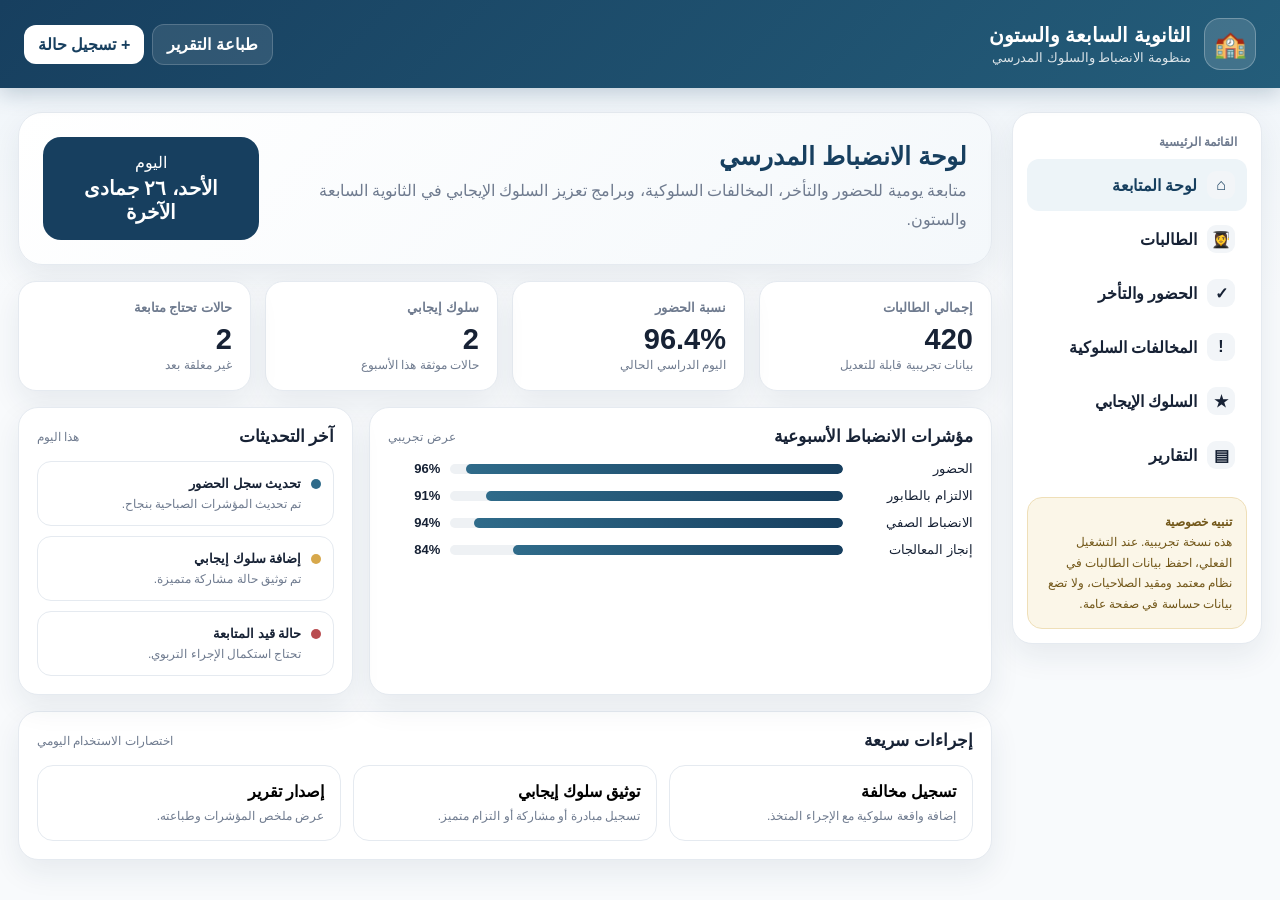
==== index.html @ 6b763555 "Add files via upload" ====
<!DOCTYPE html>
<html lang="ar" dir="rtl">
<head>
<meta charset="UTF-8" />
<meta name="viewport" content="width=device-width, initial-scale=1.0" />
<title>منظومة الانضباط المدرسي | الثانوية السابعة والستون</title>
<style>
  :root{
    --bg:#f4f7fb; --card:#ffffff; --text:#172235; --muted:#6f7b8f;
    --brand:#173f5f; --brand2:#2f6b8a; --accent:#d7a84b;
    --success:#2d8a60; --danger:#b94c50; --warning:#c78a26;
    --line:#e5eaf0; --shadow:0 12px 30px rgba(26,51,79,.08);
    --radius:20px;
  }
  *{box-sizing:border-box}
  body{margin:0;font-family:"Tajawal","Arial",sans-serif;background:linear-gradient(180deg,#eef4f9 0,#f8fafc 300px);color:var(--text)}
  button,input,select,textarea{font:inherit}
  .app{min-height:100vh}
  .topbar{
    background:linear-gradient(135deg,var(--brand),#245d7a);
    color:#fff;padding:18px 24px;position:sticky;top:0;z-index:20;
    box-shadow:0 6px 20px rgba(23,63,95,.22)
  }
  .topbar-inner{max-width:1300px;margin:auto;display:flex;align-items:center;justify-content:space-between;gap:16px}
  .brand{display:flex;align-items:center;gap:13px}
  .crest{width:52px;height:52px;border-radius:16px;background:rgba(255,255,255,.14);display:grid;place-items:center;border:1px solid rgba(255,255,255,.26);font-size:26px}
  .brand h1{font-size:20px;margin:0 0 3px;font-weight:800}
  .brand p{margin:0;font-size:13px;opacity:.84}
  .top-actions{display:flex;gap:8px;align-items:center}
  .btn{border:0;border-radius:12px;padding:10px 14px;cursor:pointer;transition:.2s;font-weight:700}
  .btn:hover{transform:translateY(-1px)}
  .btn-light{background:#fff;color:var(--brand)}
  .btn-ghost{background:rgba(255,255,255,.10);color:#fff;border:1px solid rgba(255,255,255,.18)}
  .layout{max-width:1300px;margin:24px auto;padding:0 18px;display:grid;grid-template-columns:250px 1fr;gap:20px}
  .sidebar{background:var(--card);border:1px solid var(--line);border-radius:var(--radius);padding:14px;box-shadow:var(--shadow);height:max-content;position:sticky;top:105px}
  .nav-title{font-size:12px;color:var(--muted);font-weight:800;padding:8px 10px}
  .nav button{width:100%;border:0;background:transparent;text-align:right;padding:12px 12px;border-radius:12px;color:var(--text);cursor:pointer;display:flex;align-items:center;gap:10px;font-weight:700;margin:2px 0}
  .nav button:hover,.nav button.active{background:#edf4f8;color:var(--brand)}
  .nav .ico{width:28px;height:28px;border-radius:9px;background:#f2f5f8;display:grid;place-items:center}
  .side-note{margin-top:16px;padding:14px;border-radius:15px;background:#fbf6e8;border:1px solid #efdfb8;color:#725719;font-size:12px;line-height:1.7}
  main{min-width:0}
  .hero{background:linear-gradient(135deg,#fff,#f4f8fb);border:1px solid var(--line);box-shadow:var(--shadow);border-radius:24px;padding:24px;display:flex;justify-content:space-between;gap:18px;align-items:center}
  .hero h2{margin:0 0 6px;font-size:25px;color:var(--brand)}
  .hero p{margin:0;color:var(--muted);line-height:1.8}
  .date-card{min-width:160px;background:var(--brand);color:#fff;border-radius:18px;padding:16px;text-align:center}
  .date-card b{display:block;font-size:20px;margin-top:4px}
  .cards{display:grid;grid-template-columns:repeat(4,1fr);gap:14px;margin-top:16px}
  .stat{background:var(--card);border:1px solid var(--line);border-radius:18px;padding:18px;box-shadow:var(--shadow)}
  .stat .label{color:var(--muted);font-size:13px;font-weight:700}
  .stat .value{font-size:29px;font-weight:900;margin:8px 0 2px}
  .stat .hint{font-size:12px;color:var(--muted)}
  .grid2{display:grid;grid-template-columns:1.3fr .7fr;gap:16px;margin-top:16px}
  .panel{background:var(--card);border:1px solid var(--line);border-radius:20px;padding:18px;box-shadow:var(--shadow)}
  .panel-head{display:flex;justify-content:space-between;align-items:center;gap:10px;margin-bottom:14px}
  .panel-head h3{margin:0;font-size:17px}
  .panel-head span{color:var(--muted);font-size:12px}
  .bars{display:grid;gap:12px}
  .bar-row{display:grid;grid-template-columns:120px 1fr 52px;gap:10px;align-items:center;font-size:13px}
  .track{height:10px;background:#eef1f4;border-radius:99px;overflow:hidden}
  .fill{height:100%;background:linear-gradient(90deg,var(--brand2),var(--brand));border-radius:99px}
  .feed{display:grid;gap:10px}
  .feed-item{padding:12px;border:1px solid var(--line);border-radius:14px;display:flex;gap:10px;align-items:flex-start}
  .dot{width:10px;height:10px;border-radius:50%;margin-top:5px;background:var(--brand2);flex:none}
  .feed-item b{font-size:13px}
  .feed-item p{font-size:12px;color:var(--muted);margin:3px 0 0;line-height:1.5}
  .toolbar{display:flex;gap:10px;flex-wrap:wrap;margin-bottom:14px}
  .field{border:1px solid var(--line);background:#fff;border-radius:12px;padding:10px 12px;min-width:180px;outline:none}
  .field:focus{border-color:#9eb9ca;box-shadow:0 0 0 3px rgba(47,107,138,.08)}
  .primary{background:var(--brand);color:#fff}
  .secondary{background:#edf4f8;color:var(--brand)}
  .danger{background:#fff0f0;color:var(--danger)}
  .success{background:#eaf6ef;color:var(--success)}
  table{width:100%;border-collapse:collapse;font-size:13px}
  th,td{padding:12px 10px;border-bottom:1px solid var(--line);text-align:right;white-space:nowrap}
  th{color:var(--muted);font-size:12px;background:#fafbfd}
  .table-wrap{overflow:auto;border:1px solid var(--line);border-radius:15px}
  .badge{display:inline-block;padding:5px 9px;border-radius:99px;font-size:11px;font-weight:800}
  .badge.green{background:#eaf6ef;color:#24704d}
  .badge.red{background:#fff0f0;color:#a33e44}
  .badge.amber{background:#fff7e8;color:#96691e}
  .badge.blue{background:#edf4f8;color:#285f7f}
  .section{display:none}
  .section.active{display:block}
  .empty{padding:28px;text-align:center;color:var(--muted)}
  .quick-grid{display:grid;grid-template-columns:repeat(3,1fr);gap:12px}
  .quick{padding:16px;border:1px solid var(--line);border-radius:16px;background:#fff;cursor:pointer;text-align:right}
  .quick:hover{border-color:#b9cbd7;box-shadow:0 8px 20px rgba(23,63,95,.07)}
  .quick b{display:block;margin-bottom:5px}
  .quick span{color:var(--muted);font-size:12px}
  .modal{position:fixed;inset:0;background:rgba(15,29,43,.46);display:none;align-items:center;justify-content:center;padding:18px;z-index:100}
  .modal.show{display:flex}
  .modal-card{width:min(560px,100%);background:#fff;border-radius:22px;padding:20px;box-shadow:0 25px 80px rgba(0,0,0,.25)}
  .modal-card h3{margin:0 0 14px}
  .form-grid{display:grid;grid-template-columns:1fr 1fr;gap:12px}
  .form-group{display:grid;gap:6px}
  .form-group.full{grid-column:1/-1}
  label{font-size:12px;font-weight:800;color:#526074}
  textarea.field{min-height:90px;resize:vertical}
  .modal-actions{display:flex;justify-content:flex-end;gap:8px;margin-top:16px}
  .print-only{display:none}
  @media (max-width:1000px){
    .layout{grid-template-columns:1fr}
    .sidebar{position:static;display:flex;overflow:auto;padding:8px}
    .nav-title,.side-note{display:none}
    .nav{display:flex;gap:4px}
    .nav button{min-width:max-content}
    .cards{grid-template-columns:repeat(2,1fr)}
    .grid2{grid-template-columns:1fr}
  }
  @media (max-width:650px){
    .topbar-inner{align-items:flex-start}
    .top-actions{display:none}
    .layout{margin-top:14px;padding:0 10px}
    .hero{align-items:flex-start;flex-direction:column}
    .date-card{width:100%}
    .cards{grid-template-columns:1fr 1fr;gap:8px}
    .stat{padding:14px}
    .stat .value{font-size:24px}
    .quick-grid{grid-template-columns:1fr}
    .form-grid{grid-template-columns:1fr}
    .form-group.full{grid-column:auto}
  }
  @media print{
    .topbar,.sidebar,.toolbar,.quick-grid,.btn,.side-note{display:none!important}
    .layout{display:block;max-width:none;margin:0;padding:0}
    body{background:#fff}
    .section{display:none!important}
    .section.active{display:block!important}
    .panel,.hero,.stat{box-shadow:none}
  }
</style>
</head>
<body>
<div class="app">
  <header class="topbar">
    <div class="topbar-inner">
      <div class="brand">
        <div class="crest">🏫</div>
        <div>
          <h1>الثانوية السابعة والستون</h1>
          <p>منظومة الانضباط والسلوك المدرسي</p>
        </div>
      </div>
      <div class="top-actions">
        <button class="btn btn-ghost" onclick="window.print()">طباعة التقرير</button>
        <button class="btn btn-light" onclick="openModal('incidentModal')">+ تسجيل حالة</button>
      </div>
    </div>
  </header>

  <div class="layout">
    <aside class="sidebar">
      <div class="nav-title">القائمة الرئيسية</div>
      <div class="nav" id="nav">
        <button class="active" data-section="dashboard"><span class="ico">⌂</span>لوحة المتابعة</button>
        <button data-section="students"><span class="ico">👩‍🎓</span>الطالبات</button>
        <button data-section="attendance"><span class="ico">✓</span>الحضور والتأخر</button>
        <button data-section="incidents"><span class="ico">!</span>المخالفات السلوكية</button>
        <button data-section="positive"><span class="ico">★</span>السلوك الإيجابي</button>
        <button data-section="reports"><span class="ico">▤</span>التقارير</button>
      </div>
      <div class="side-note">
        <b>تنبيه خصوصية</b><br>
        هذه نسخة تجريبية. عند التشغيل الفعلي، احفظ بيانات الطالبات في نظام معتمد ومقيد الصلاحيات، ولا تضع بيانات حساسة في صفحة عامة.
      </div>
    </aside>

    <main>
      <section id="dashboard" class="section active">
        <div class="hero">
          <div>
            <h2>لوحة الانضباط المدرسي</h2>
            <p>متابعة يومية للحضور والتأخر، المخالفات السلوكية، وبرامج تعزيز السلوك الإيجابي في الثانوية السابعة والستون.</p>
          </div>
          <div class="date-card">
            <span>اليوم</span>
            <b id="todayDate">—</b>
          </div>
        </div>

        <div class="cards">
          <div class="stat"><div class="label">إجمالي الطالبات</div><div class="value" id="kpiStudents">420</div><div class="hint">بيانات تجريبية قابلة للتعديل</div></div>
          <div class="stat"><div class="label">نسبة الحضور</div><div class="value">96.4%</div><div class="hint">اليوم الدراسي الحالي</div></div>
          <div class="stat"><div class="label">سلوك إيجابي</div><div class="value" id="kpiPositive">18</div><div class="hint">حالات موثقة هذا الأسبوع</div></div>
          <div class="stat"><div class="label">حالات تحتاج متابعة</div><div class="value" id="kpiOpen">4</div><div class="hint">غير مغلقة بعد</div></div>
        </div>

        <div class="grid2">
          <div class="panel">
            <div class="panel-head"><h3>مؤشرات الانضباط الأسبوعية</h3><span>عرض تجريبي</span></div>
            <div class="bars">
              <div class="bar-row"><span>الحضور</span><div class="track"><div class="fill" style="width:96%"></div></div><b>96%</b></div>
              <div class="bar-row"><span>الالتزام بالطابور</span><div class="track"><div class="fill" style="width:91%"></div></div><b>91%</b></div>
              <div class="bar-row"><span>الانضباط الصفي</span><div class="track"><div class="fill" style="width:94%"></div></div><b>94%</b></div>
              <div class="bar-row"><span>إنجاز المعالجات</span><div class="track"><div class="fill" style="width:84%"></div></div><b>84%</b></div>
            </div>
          </div>
          <div class="panel">
            <div class="panel-head"><h3>آخر التحديثات</h3><span>هذا اليوم</span></div>
            <div class="feed" id="feed">
              <div class="feed-item"><span class="dot"></span><div><b>تحديث سجل الحضور</b><p>تم تحديث المؤشرات الصباحية بنجاح.</p></div></div>
              <div class="feed-item"><span class="dot" style="background:#d7a84b"></span><div><b>إضافة سلوك إيجابي</b><p>تم توثيق حالة مشاركة متميزة.</p></div></div>
              <div class="feed-item"><span class="dot" style="background:#b94c50"></span><div><b>حالة قيد المتابعة</b><p>تحتاج استكمال الإجراء التربوي.</p></div></div>
            </div>
          </div>
        </div>

        <div class="panel" style="margin-top:16px">
          <div class="panel-head"><h3>إجراءات سريعة</h3><span>اختصارات الاستخدام اليومي</span></div>
          <div class="quick-grid">
            <button class="quick" onclick="openModal('incidentModal')"><b>تسجيل مخالفة</b><span>إضافة واقعة سلوكية مع الإجراء المتخذ.</span></button>
            <button class="quick" onclick="openModal('positiveModal')"><b>توثيق سلوك إيجابي</b><span>تسجيل مبادرة أو مشاركة أو التزام متميز.</span></button>
            <button class="quick" onclick="goTo('reports')"><b>إصدار تقرير</b><span>عرض ملخص المؤشرات وطباعته.</span></button>
          </div>
        </div>
      </section>

      <section id="students" class="section">
        <div class="panel">
          <div class="panel-head"><h3>سجل الطالبات</h3><span>نموذج تجريبي</span></div>
          <div class="toolbar">
            <input id="studentSearch" class="field" placeholder="بحث بالرقم أو الصف..." oninput="renderStudents()">
            <select id="classFilter" class="field" onchange="renderStudents()">
              <option value="">كل الصفوف</option><option>الأول الثانوي</option><option>الثاني الثانوي</option><option>الثالث الثانوي</option>
            </select>
          </div>
          <div class="table-wrap">
            <table>
              <thead><tr><th>رقم الطالبة</th><th>الصف</th><th>الفصل</th><th>الحضور</th><th>الحالة</th></tr></thead>
              <tbody id="studentsBody"></tbody>
            </table>
          </div>
        </div>
      </section>

      <section id="attendance" class="section">
        <div class="panel">
          <div class="panel-head"><h3>الحضور والتأخر</h3><span>المؤشرات اليومية</span></div>
          <div class="cards" style="margin:0 0 16px">
            <div class="stat"><div class="label">حاضرات</div><div class="value">405</div><div class="hint">من أصل 420</div></div>
            <div class="stat"><div class="label">غياب</div><div class="value">15</div><div class="hint">يحتاج توثيق العذر</div></div>
            <div class="stat"><div class="label">تأخر صباحي</div><div class="value">7</div><div class="hint">اليوم</div></div>
            <div class="stat"><div class="label">التزام الطابور</div><div class="value">91%</div><div class="hint">الأسبوع الحالي</div></div>
          </div>
          <div class="table-wrap">
            <table>
              <thead><tr><th>الرقم</th><th>الصف</th><th>الحالة</th><th>الوقت</th><th>ملاحظة</th></tr></thead>
              <tbody>
                <tr><td>ST-014</td><td>الثاني الثانوي</td><td><span class="badge amber">تأخر</span></td><td>07:19</td><td>متابعة أولية</td></tr>
                <tr><td>ST-031</td><td>الأول الثانوي</td><td><span class="badge red">غياب</span></td><td>—</td><td>بانتظار العذر</td></tr>
                <tr><td>ST-008</td><td>الثالث الثانوي</td><td><span class="badge green">حضور</span></td><td>06:56</td><td>—</td></tr>
              </tbody>
            </table>
          </div>
        </div>
      </section>

      <section id="incidents" class="section">
        <div class="panel">
          <div class="panel-head"><h3>المخالفات السلوكية</h3><button class="btn primary" onclick="openModal('incidentModal')">+ تسجيل مخالفة</button></div>
          <div class="toolbar">
            <input id="incidentSearch" class="field" placeholder="بحث..." oninput="renderIncidents()">
            <select id="incidentStatus" class="field" onchange="renderIncidents()"><option value="">كل الحالات</option><option>قيد المتابعة</option><option>مغلقة</option></select>
          </div>
          <div class="table-wrap">
            <table>
              <thead><tr><th>رقم الحالة</th><th>رقم الطالبة</th><th>التصنيف</th><th>الدرجة</th><th>الإجراء</th><th>الحالة</th></tr></thead>
              <tbody id="incidentsBody"></tbody>
            </table>
          </div>
        </div>
      </section>

      <section id="positive" class="section">
        <div class="panel">
          <div class="panel-head"><h3>السلوك الإيجابي</h3><button class="btn primary" onclick="openModal('positiveModal')">+ إضافة توثيق</button></div>
          <div class="table-wrap">
            <table>
              <thead><tr><th>رقم الطالبة</th><th>نوع السلوك</th><th>الوصف</th><th>التاريخ</th><th>نقاط تعزيز</th></tr></thead>
              <tbody id="positiveBody"></tbody>
            </table>
          </div>
        </div>
      </section>

      <section id="reports" class="section">
        <div class="hero">
          <div>
            <h2>ملخص التقرير التنفيذي</h2>
            <p>ملخص سريع للقيادة المدرسية حول الانضباط، الحضور، الحالات المفتوحة، والسلوك الإيجابي.</p>
          </div>
          <button class="btn primary" onclick="window.print()">طباعة / حفظ PDF</button>
        </div>
        <div class="cards">
          <div class="stat"><div class="label">نسبة الحضور</div><div class="value">96.4%</div><div class="hint">اليوم</div></div>
          <div class="stat"><div class="label">المخالفات المسجلة</div><div class="value" id="reportIncidents">6</div><div class="hint">الفترة الحالية</div></div>
          <div class="stat"><div class="label">المعالجة المنجزة</div><div class="value">84%</div><div class="hint">من الإجراءات المفتوحة</div></div>
          <div class="stat"><div class="label">السلوك الإيجابي</div><div class="value" id="reportPositive">18</div><div class="hint">هذا الأسبوع</div></div>
        </div>
        <div class="panel" style="margin-top:16px">
          <div class="panel-head"><h3>ملاحظات وتوصيات تشغيلية</h3><span>نموذج قابل للتخصيص</span></div>
          <ul style="line-height:2;color:#445267;margin:0;padding-right:22px">
            <li>متابعة حالات التأخر الصباحي المتكررة وفق الإجراء التربوي المعتمد.</li>
            <li>تعزيز السلوك الإيجابي عبر التوثيق المنتظم والتحفيز داخل الصف.</li>
            <li>مراجعة الحالات المفتوحة أسبوعيًا وإغلاق ما تم استكمال إجراءاته.</li>
            <li>إصدار تقرير دوري مختصر للإدارة المدرسية عن الاتجاهات والاحتياج.</li>
          </ul>
        </div>
      </section>
    </main>
  </div>
</div>

<!-- Incident modal -->
<div class="modal" id="incidentModal">
  <div class="modal-card">
    <h3>تسجيل مخالفة سلوكية</h3>
    <div class="form-grid">
      <div class="form-group"><label>رقم الطالبة</label><input id="iStudent" class="field" placeholder="مثال ST-021"></div>
      <div class="form-group"><label>التصنيف</label><select id="iType" class="field"><option>تأخر صباحي</option><option>عدم التزام بالتعليمات</option><option>سلوك صفي</option><option>أخرى</option></select></div>
      <div class="form-group"><label>درجة المخالفة</label><select id="iLevel" class="field"><option>الأولى</option><option>الثانية</option><option>الثالثة</option></select></div>
      <div class="form-group"><label>الحالة</label><select id="iStatus" class="field"><option>قيد المتابعة</option><option>مغلقة</option></select></div>
      <div class="form-group full"><label>الإجراء التربوي</label><textarea id="iAction" class="field" placeholder="اكتب الإجراء المتخذ..."></textarea></div>
    </div>
    <div class="modal-actions"><button class="btn secondary" onclick="closeModal('incidentModal')">إلغاء</button><button class="btn primary" onclick="addIncident()">حفظ الحالة</button></div>
  </div>
</div>

<!-- Positive modal -->
<div class="modal" id="positiveModal">
  <div class="modal-card">
    <h3>توثيق سلوك إيجابي</h3>
    <div class="form-grid">
      <div class="form-group"><label>رقم الطالبة</label><input id="pStudent" class="field" placeholder="مثال ST-011"></div>
      <div class="form-group"><label>نوع السلوك</label><select id="pType" class="field"><option>انضباط متميز</option><option>مبادرة</option><option>تعاون</option><option>مشاركة مدرسية</option><option>أخرى</option></select></div>
      <div class="form-group full"><label>الوصف</label><textarea id="pDesc" class="field" placeholder="وصف مختصر للسلوك..."></textarea></div>
      <div class="form-group"><label>نقاط التعزيز</label><input id="pPoints" class="field" type="number" min="1" max="20" value="5"></div>
    </div>
    <div class="modal-actions"><button class="btn secondary" onclick="closeModal('positiveModal')">إلغاء</button><button class="btn primary" onclick="addPositive()">حفظ التوثيق</button></div>
  </div>
</div>

<script>
const baseStudents = [
  {id:'ST-001',grade:'الأول الثانوي',cls:'1/1',attendance:'98%',status:'منتظمة'},
  {id:'ST-008',grade:'الثالث الثانوي',cls:'3/2',attendance:'97%',status:'منتظمة'},
  {id:'ST-014',grade:'الثاني الثانوي',cls:'2/1',attendance:'93%',status:'متابعة'},
  {id:'ST-021',grade:'الأول الثانوي',cls:'1/3',attendance:'96%',status:'منتظمة'},
  {id:'ST-031',grade:'الأول الثانوي',cls:'1/2',attendance:'91%',status:'متابعة'}
];

let incidents = JSON.parse(localStorage.getItem('s67_incidents') || 'null') || [
  {id:'INC-001',student:'ST-014',type:'تأخر صباحي',level:'الأولى',action:'تنبيه تربوي ومتابعة',status:'قيد المتابعة'},
  {id:'INC-002',student:'ST-031',type:'عدم التزام بالتعليمات',level:'الأولى',action:'جلسة توجيه فردية',status:'مغلقة'},
  {id:'INC-003',student:'ST-021',type:'سلوك صفي',level:'الأولى',action:'تعهد سلوكي ومتابعة',status:'قيد المتابعة'}
];

let positives = JSON.parse(localStorage.getItem('s67_positive') || 'null') || [
  {student:'ST-001',type:'انضباط متميز',desc:'التزام كامل بالحضور والطابور',date:new Date().toLocaleDateString('ar-SA'),points:5},
  {student:'ST-008',type:'مبادرة',desc:'المشاركة في تنظيم نشاط مدرسي',date:new Date().toLocaleDateString('ar-SA'),points:8}
];

function setDate(){
  const d=new Date();
  document.getElementById('todayDate').innerText=d.toLocaleDateString('ar-SA',{weekday:'long',day:'numeric',month:'long'});
}
function goTo(id){
  document.querySelectorAll('.section').forEach(s=>s.classList.remove('active'));
  document.getElementById(id).classList.add('active');
  document.querySelectorAll('.nav button').forEach(b=>b.classList.toggle('active',b.dataset.section===id));
  window.scrollTo({top:0,behavior:'smooth'});
}
document.querySelectorAll('.nav button').forEach(b=>b.addEventListener('click',()=>goTo(b.dataset.section)));

function renderStudents(){
  const q=(document.getElementById('studentSearch')?.value||'').trim();
  const f=document.getElementById('classFilter')?.value||'';
  const rows=baseStudents.filter(x=>(!q || [x.id,x.grade,x.cls].join(' ').includes(q)) && (!f||x.grade===f));
  document.getElementById('studentsBody').innerHTML=rows.map(x=>`
    <tr><td>${x.id}</td><td>${x.grade}</td><td>${x.cls}</td><td>${x.attendance}</td>
    <td><span class="badge ${x.status==='منتظمة'?'green':'amber'}">${x.status}</span></td></tr>`).join('') || '<tr><td colspan="5" class="empty">لا توجد نتائج</td></tr>';
}
function renderIncidents(){
  const q=(document.getElementById('incidentSearch')?.value||'').trim();
  const st=document.getElementById('incidentStatus')?.value||'';
  const rows=incidents.filter(x=>(!q || Object.values(x).join(' ').includes(q)) && (!st||x.status===st));
  document.getElementById('incidentsBody').innerHTML=rows.map(x=>`
    <tr><td>${x.id}</td><td>${x.student}</td><td>${x.type}</td><td>${x.level}</td><td>${x.action}</td>
    <td><span class="badge ${x.status==='مغلقة'?'green':'amber'}">${x.status}</span></td></tr>`).join('') || '<tr><td colspan="6" class="empty">لا توجد حالات</td></tr>';
  document.getElementById('reportIncidents').innerText=incidents.length;
  document.getElementById('kpiOpen').innerText=incidents.filter(x=>x.status==='قيد المتابعة').length;
}
function renderPositive(){
  document.getElementById('positiveBody').innerHTML=positives.map(x=>`
    <tr><td>${x.student}</td><td>${x.type}</td><td>${x.desc}</td><td>${x.date}</td><td><span class="badge blue">${x.points}</span></td></tr>`).join('') || '<tr><td colspan="5" class="empty">لا توجد سجلات</td></tr>';
  document.getElementById('reportPositive').innerText=positives.length;
  document.getElementById('kpiPositive').innerText=positives.length;
}
function openModal(id){document.getElementById(id).classList.add('show')}
function closeModal(id){document.getElementById(id).classList.remove('show')}
function addIncident(){
  const student=document.getElementById('iStudent').value.trim()||'غير محدد';
  const type=document.getElementById('iType').value;
  const level=document.getElementById('iLevel').value;
  const status=document.getElementById('iStatus').value;
  const action=document.getElementById('iAction').value.trim()||'قيد الاستكمال';
  incidents.unshift({id:'INC-'+String(incidents.length+1).padStart(3,'0'),student,type,level,action,status});
  localStorage.setItem('s67_incidents',JSON.stringify(incidents));
  renderIncidents(); closeModal('incidentModal'); goTo('incidents');
}
function addPositive(){
  const student=document.getElementById('pStudent').value.trim()||'غير محدد';
  const type=document.getElementById('pType').value;
  const desc=document.getElementById('pDesc').value.trim()||'توثيق سلوك إيجابي';
  const points=document.getElementById('pPoints').value||5;
  positives.unshift({student,type,desc,date:new Date().toLocaleDateString('ar-SA'),points});
  localStorage.setItem('s67_positive',JSON.stringify(positives));
  renderPositive(); closeModal('positiveModal'); goTo('positive');
}
window.addEventListener('click',e=>{ if(e.target.classList.contains('modal')) e.target.classList.remove('show'); });
setDate(); renderStudents(); renderIncidents(); renderPositive();
</script>
</body>
</html>
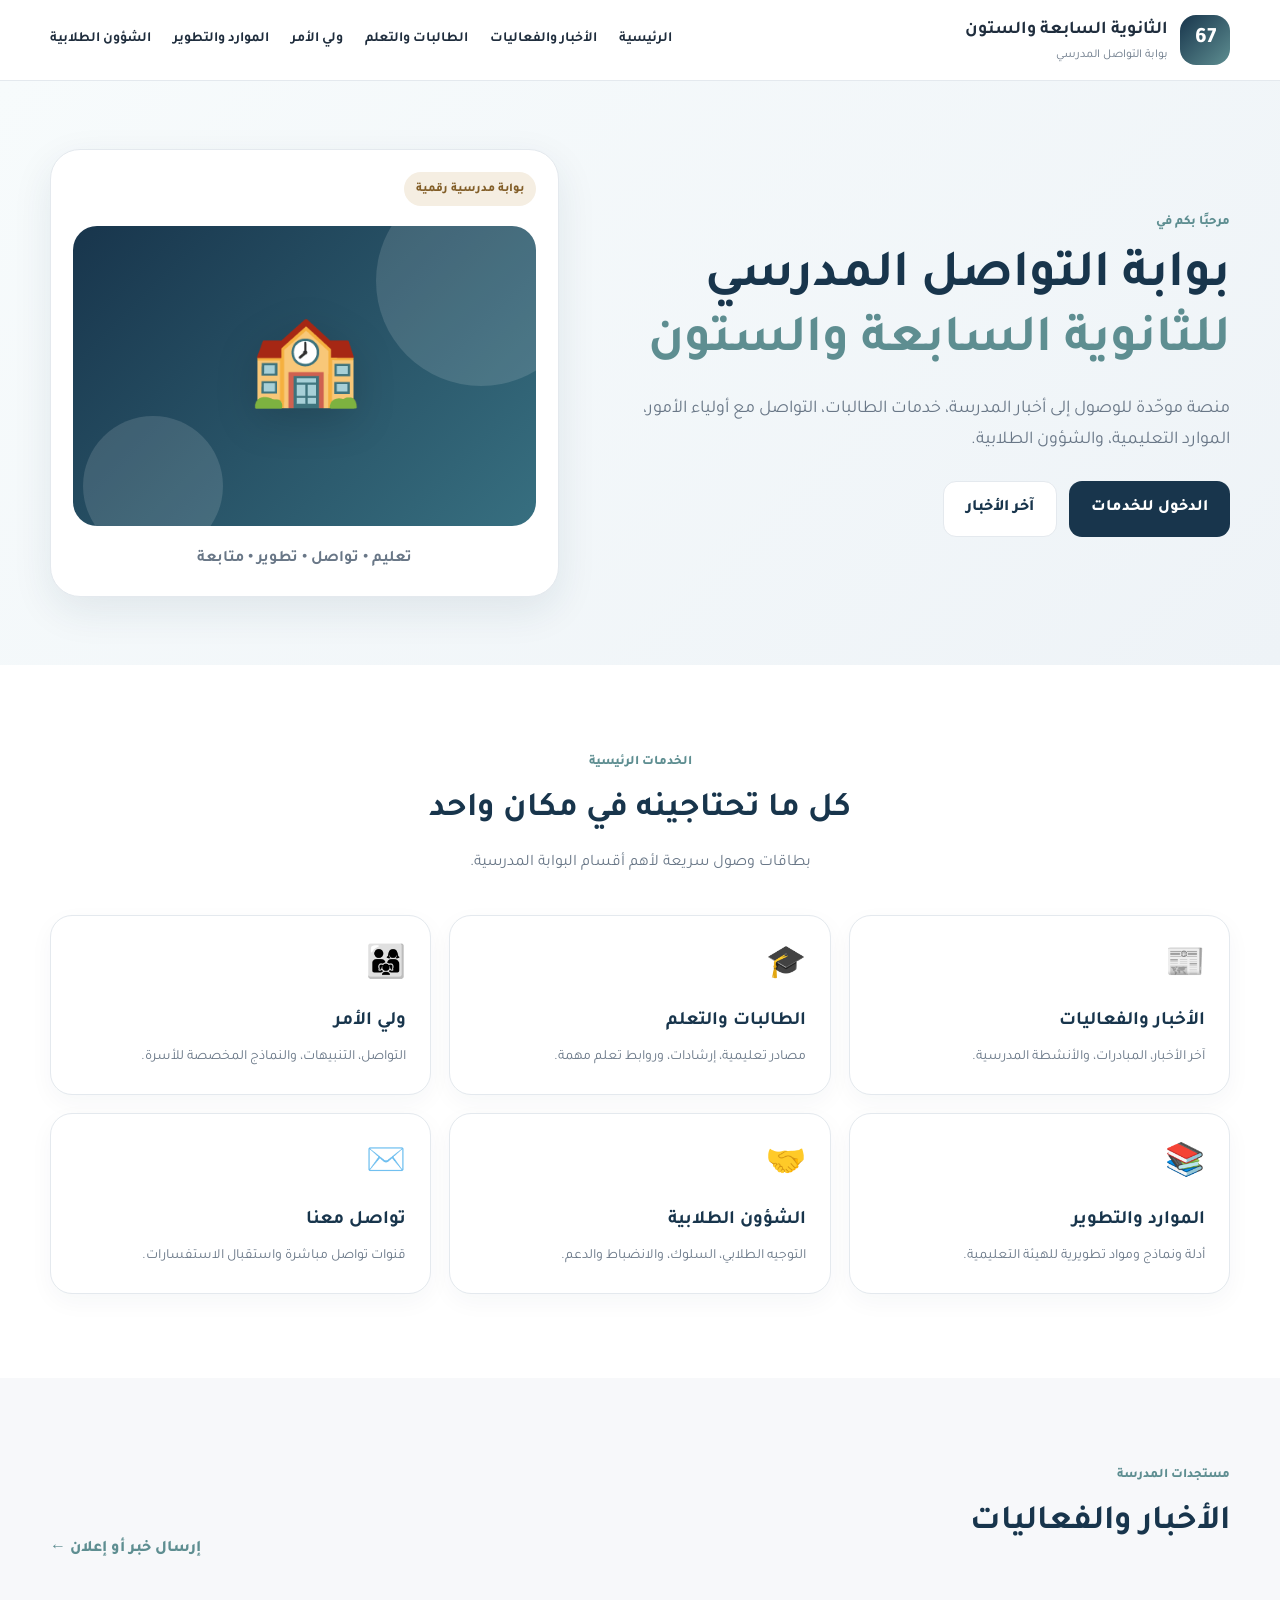
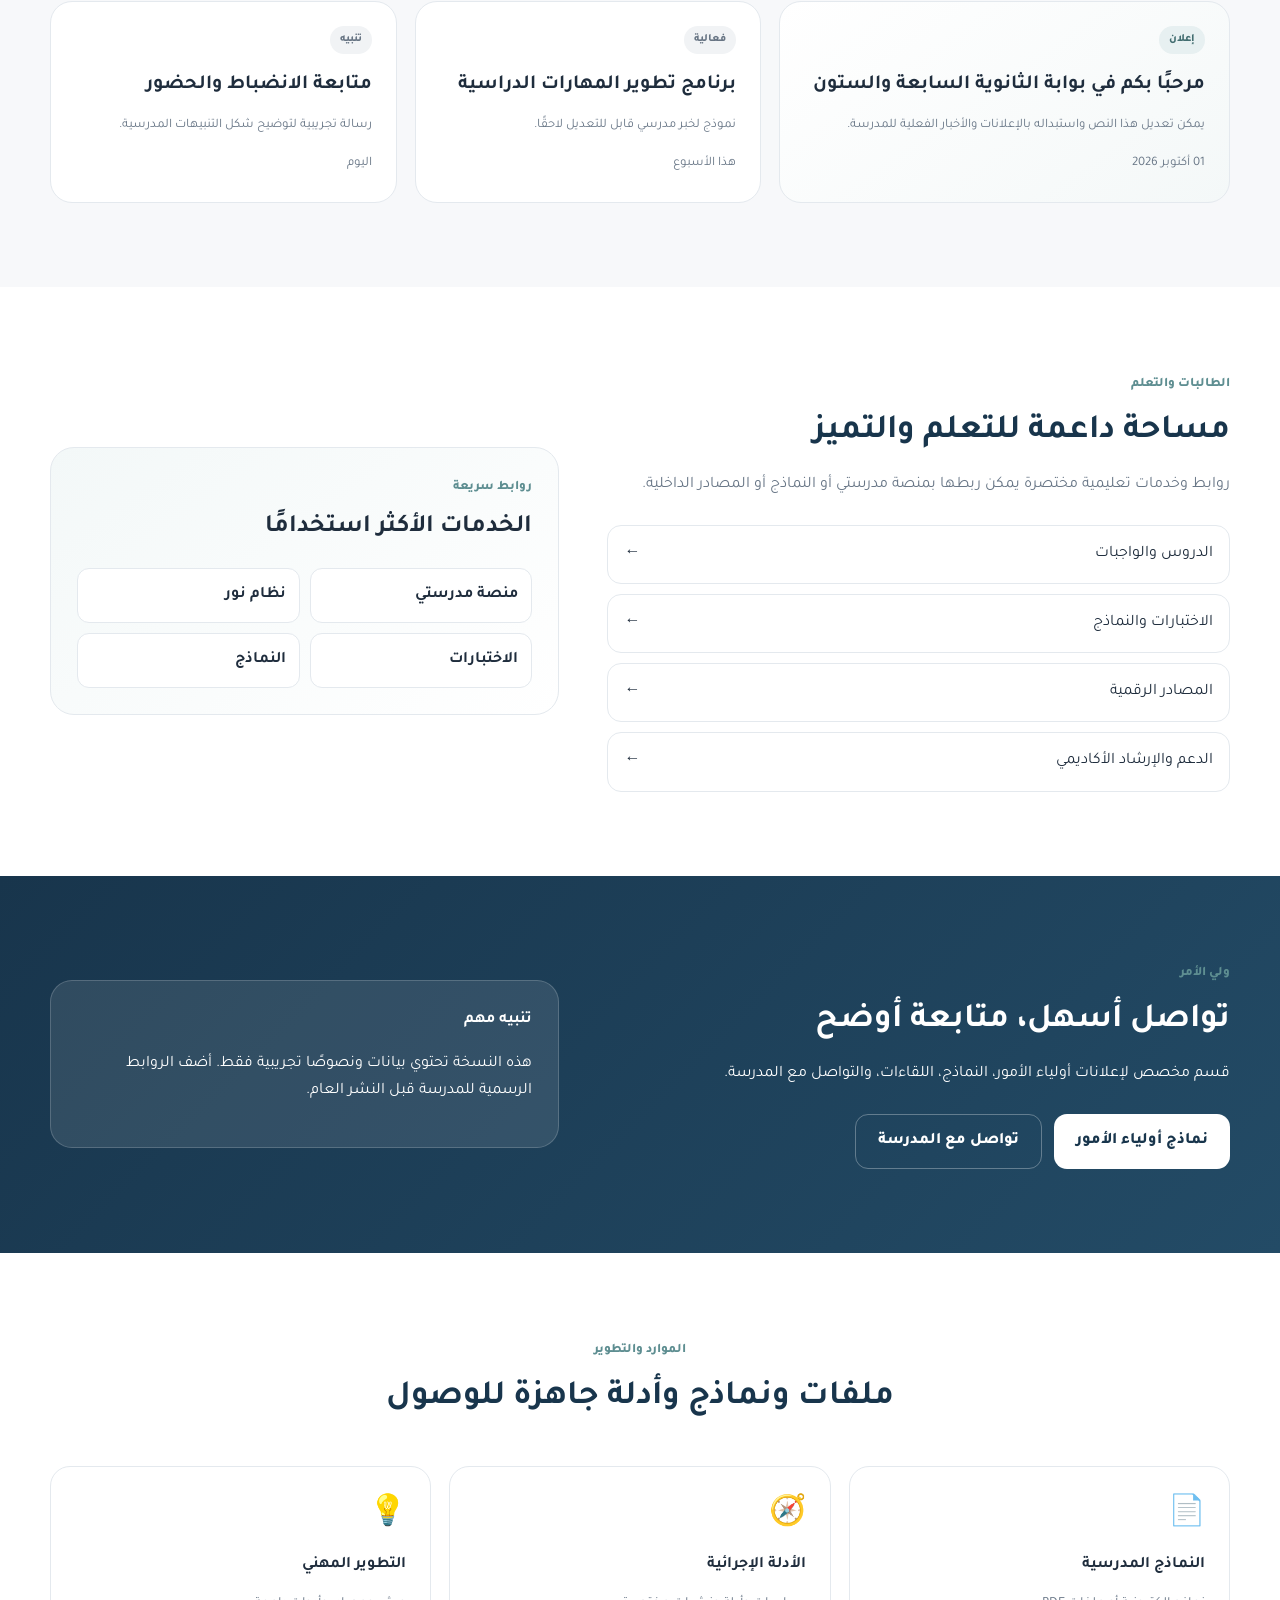
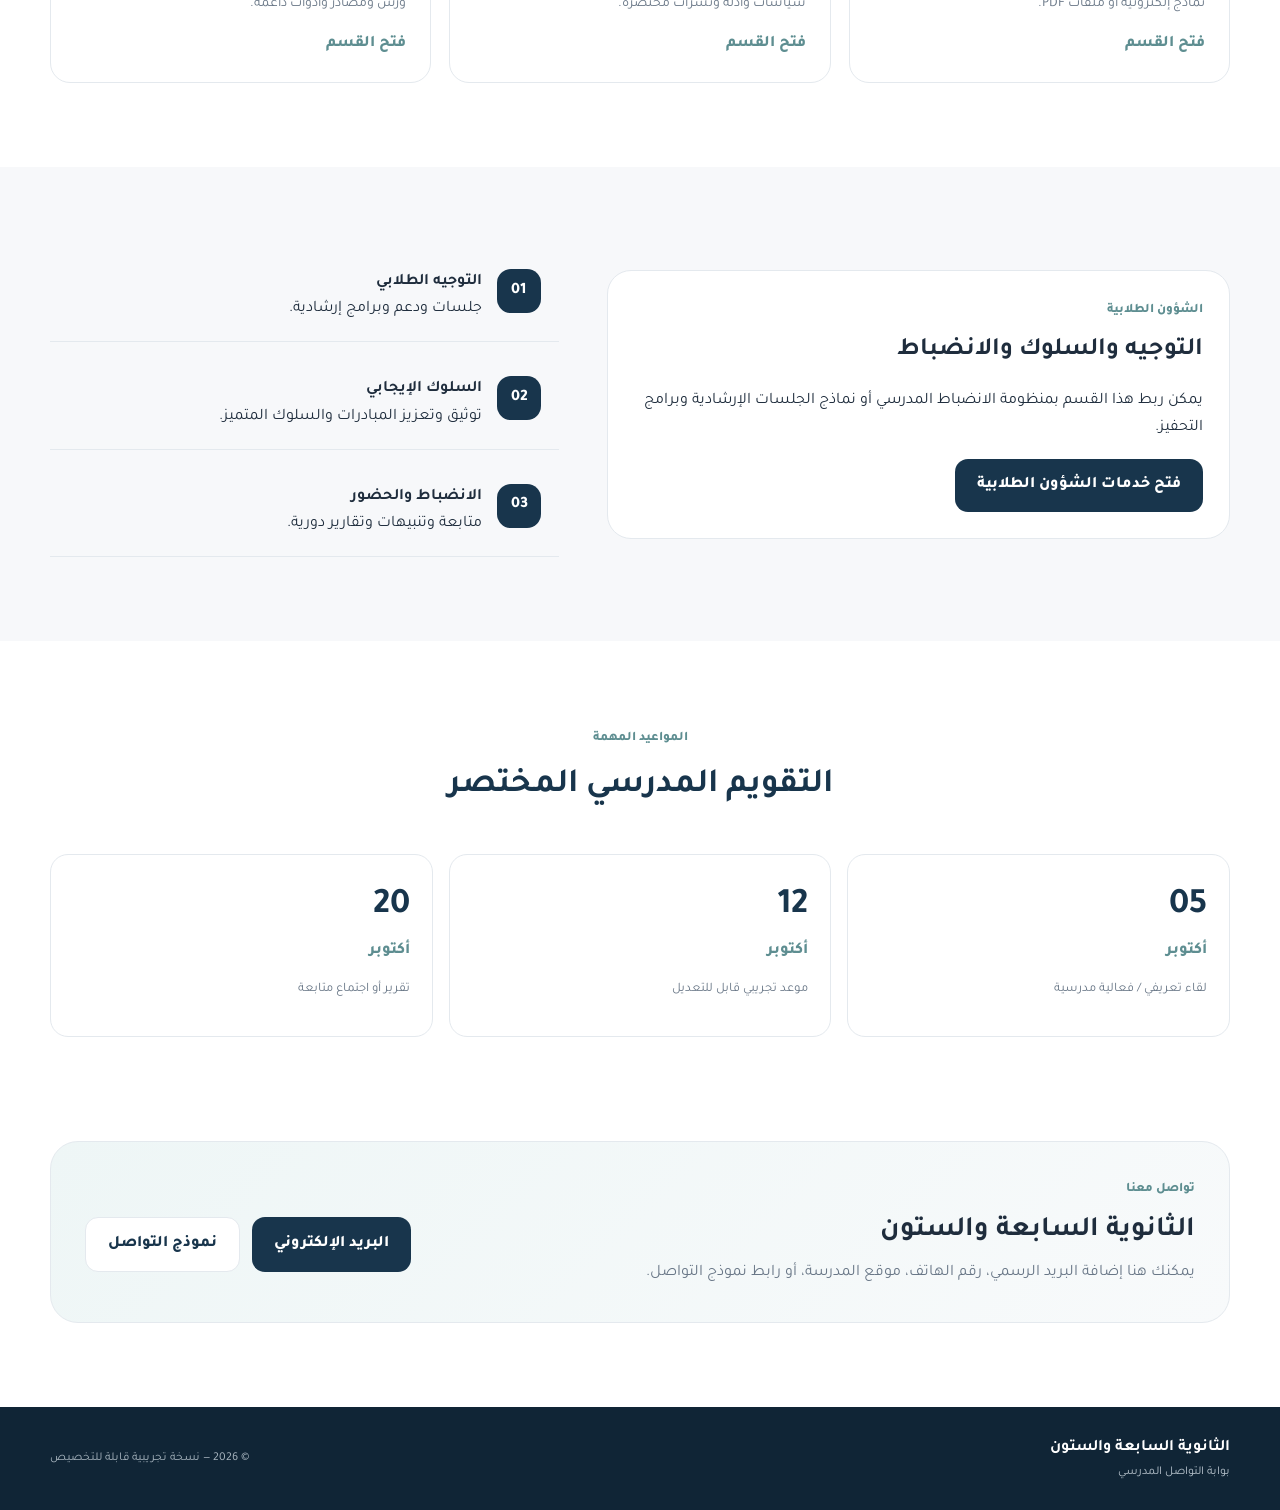
==== commit 47222dee: "Add files via upload" ====
--- a/index.html
+++ b/index.html
@@ -1,424 +1,143 @@
 <!DOCTYPE html>
 <html lang="ar" dir="rtl">
 <head>
-<meta charset="UTF-8" />
-<meta name="viewport" content="width=device-width, initial-scale=1.0" />
-<title>منظومة الانضباط المدرسي | الثانوية السابعة والستون</title>
-<style>
-  :root{
-    --bg:#f4f7fb; --card:#ffffff; --text:#172235; --muted:#6f7b8f;
-    --brand:#173f5f; --brand2:#2f6b8a; --accent:#d7a84b;
-    --success:#2d8a60; --danger:#b94c50; --warning:#c78a26;
-    --line:#e5eaf0; --shadow:0 12px 30px rgba(26,51,79,.08);
-    --radius:20px;
-  }
-  *{box-sizing:border-box}
-  body{margin:0;font-family:"Tajawal","Arial",sans-serif;background:linear-gradient(180deg,#eef4f9 0,#f8fafc 300px);color:var(--text)}
-  button,input,select,textarea{font:inherit}
-  .app{min-height:100vh}
-  .topbar{
-    background:linear-gradient(135deg,var(--brand),#245d7a);
-    color:#fff;padding:18px 24px;position:sticky;top:0;z-index:20;
-    box-shadow:0 6px 20px rgba(23,63,95,.22)
-  }
-  .topbar-inner{max-width:1300px;margin:auto;display:flex;align-items:center;justify-content:space-between;gap:16px}
-  .brand{display:flex;align-items:center;gap:13px}
-  .crest{width:52px;height:52px;border-radius:16px;background:rgba(255,255,255,.14);display:grid;place-items:center;border:1px solid rgba(255,255,255,.26);font-size:26px}
-  .brand h1{font-size:20px;margin:0 0 3px;font-weight:800}
-  .brand p{margin:0;font-size:13px;opacity:.84}
-  .top-actions{display:flex;gap:8px;align-items:center}
-  .btn{border:0;border-radius:12px;padding:10px 14px;cursor:pointer;transition:.2s;font-weight:700}
-  .btn:hover{transform:translateY(-1px)}
-  .btn-light{background:#fff;color:var(--brand)}
-  .btn-ghost{background:rgba(255,255,255,.10);color:#fff;border:1px solid rgba(255,255,255,.18)}
-  .layout{max-width:1300px;margin:24px auto;padding:0 18px;display:grid;grid-template-columns:250px 1fr;gap:20px}
-  .sidebar{background:var(--card);border:1px solid var(--line);border-radius:var(--radius);padding:14px;box-shadow:var(--shadow);height:max-content;position:sticky;top:105px}
-  .nav-title{font-size:12px;color:var(--muted);font-weight:800;padding:8px 10px}
-  .nav button{width:100%;border:0;background:transparent;text-align:right;padding:12px 12px;border-radius:12px;color:var(--text);cursor:pointer;display:flex;align-items:center;gap:10px;font-weight:700;margin:2px 0}
-  .nav button:hover,.nav button.active{background:#edf4f8;color:var(--brand)}
-  .nav .ico{width:28px;height:28px;border-radius:9px;background:#f2f5f8;display:grid;place-items:center}
-  .side-note{margin-top:16px;padding:14px;border-radius:15px;background:#fbf6e8;border:1px solid #efdfb8;color:#725719;font-size:12px;line-height:1.7}
-  main{min-width:0}
-  .hero{background:linear-gradient(135deg,#fff,#f4f8fb);border:1px solid var(--line);box-shadow:var(--shadow);border-radius:24px;padding:24px;display:flex;justify-content:space-between;gap:18px;align-items:center}
-  .hero h2{margin:0 0 6px;font-size:25px;color:var(--brand)}
-  .hero p{margin:0;color:var(--muted);line-height:1.8}
-  .date-card{min-width:160px;background:var(--brand);color:#fff;border-radius:18px;padding:16px;text-align:center}
-  .date-card b{display:block;font-size:20px;margin-top:4px}
-  .cards{display:grid;grid-template-columns:repeat(4,1fr);gap:14px;margin-top:16px}
-  .stat{background:var(--card);border:1px solid var(--line);border-radius:18px;padding:18px;box-shadow:var(--shadow)}
-  .stat .label{color:var(--muted);font-size:13px;font-weight:700}
-  .stat .value{font-size:29px;font-weight:900;margin:8px 0 2px}
-  .stat .hint{font-size:12px;color:var(--muted)}
-  .grid2{display:grid;grid-template-columns:1.3fr .7fr;gap:16px;margin-top:16px}
-  .panel{background:var(--card);border:1px solid var(--line);border-radius:20px;padding:18px;box-shadow:var(--shadow)}
-  .panel-head{display:flex;justify-content:space-between;align-items:center;gap:10px;margin-bottom:14px}
-  .panel-head h3{margin:0;font-size:17px}
-  .panel-head span{color:var(--muted);font-size:12px}
-  .bars{display:grid;gap:12px}
-  .bar-row{display:grid;grid-template-columns:120px 1fr 52px;gap:10px;align-items:center;font-size:13px}
-  .track{height:10px;background:#eef1f4;border-radius:99px;overflow:hidden}
-  .fill{height:100%;background:linear-gradient(90deg,var(--brand2),var(--brand));border-radius:99px}
-  .feed{display:grid;gap:10px}
-  .feed-item{padding:12px;border:1px solid var(--line);border-radius:14px;display:flex;gap:10px;align-items:flex-start}
-  .dot{width:10px;height:10px;border-radius:50%;margin-top:5px;background:var(--brand2);flex:none}
-  .feed-item b{font-size:13px}
-  .feed-item p{font-size:12px;color:var(--muted);margin:3px 0 0;line-height:1.5}
-  .toolbar{display:flex;gap:10px;flex-wrap:wrap;margin-bottom:14px}
-  .field{border:1px solid var(--line);background:#fff;border-radius:12px;padding:10px 12px;min-width:180px;outline:none}
-  .field:focus{border-color:#9eb9ca;box-shadow:0 0 0 3px rgba(47,107,138,.08)}
-  .primary{background:var(--brand);color:#fff}
-  .secondary{background:#edf4f8;color:var(--brand)}
-  .danger{background:#fff0f0;color:var(--danger)}
-  .success{background:#eaf6ef;color:var(--success)}
-  table{width:100%;border-collapse:collapse;font-size:13px}
-  th,td{padding:12px 10px;border-bottom:1px solid var(--line);text-align:right;white-space:nowrap}
-  th{color:var(--muted);font-size:12px;background:#fafbfd}
-  .table-wrap{overflow:auto;border:1px solid var(--line);border-radius:15px}
-  .badge{display:inline-block;padding:5px 9px;border-radius:99px;font-size:11px;font-weight:800}
-  .badge.green{background:#eaf6ef;color:#24704d}
-  .badge.red{background:#fff0f0;color:#a33e44}
-  .badge.amber{background:#fff7e8;color:#96691e}
-  .badge.blue{background:#edf4f8;color:#285f7f}
-  .section{display:none}
-  .section.active{display:block}
-  .empty{padding:28px;text-align:center;color:var(--muted)}
-  .quick-grid{display:grid;grid-template-columns:repeat(3,1fr);gap:12px}
-  .quick{padding:16px;border:1px solid var(--line);border-radius:16px;background:#fff;cursor:pointer;text-align:right}
-  .quick:hover{border-color:#b9cbd7;box-shadow:0 8px 20px rgba(23,63,95,.07)}
-  .quick b{display:block;margin-bottom:5px}
-  .quick span{color:var(--muted);font-size:12px}
-  .modal{position:fixed;inset:0;background:rgba(15,29,43,.46);display:none;align-items:center;justify-content:center;padding:18px;z-index:100}
-  .modal.show{display:flex}
-  .modal-card{width:min(560px,100%);background:#fff;border-radius:22px;padding:20px;box-shadow:0 25px 80px rgba(0,0,0,.25)}
-  .modal-card h3{margin:0 0 14px}
-  .form-grid{display:grid;grid-template-columns:1fr 1fr;gap:12px}
-  .form-group{display:grid;gap:6px}
-  .form-group.full{grid-column:1/-1}
-  label{font-size:12px;font-weight:800;color:#526074}
-  textarea.field{min-height:90px;resize:vertical}
-  .modal-actions{display:flex;justify-content:flex-end;gap:8px;margin-top:16px}
-  .print-only{display:none}
-  @media (max-width:1000px){
-    .layout{grid-template-columns:1fr}
-    .sidebar{position:static;display:flex;overflow:auto;padding:8px}
-    .nav-title,.side-note{display:none}
-    .nav{display:flex;gap:4px}
-    .nav button{min-width:max-content}
-    .cards{grid-template-columns:repeat(2,1fr)}
-    .grid2{grid-template-columns:1fr}
-  }
-  @media (max-width:650px){
-    .topbar-inner{align-items:flex-start}
-    .top-actions{display:none}
-    .layout{margin-top:14px;padding:0 10px}
-    .hero{align-items:flex-start;flex-direction:column}
-    .date-card{width:100%}
-    .cards{grid-template-columns:1fr 1fr;gap:8px}
-    .stat{padding:14px}
-    .stat .value{font-size:24px}
-    .quick-grid{grid-template-columns:1fr}
-    .form-grid{grid-template-columns:1fr}
-    .form-group.full{grid-column:auto}
-  }
-  @media print{
-    .topbar,.sidebar,.toolbar,.quick-grid,.btn,.side-note{display:none!important}
-    .layout{display:block;max-width:none;margin:0;padding:0}
-    body{background:#fff}
-    .section{display:none!important}
-    .section.active{display:block!important}
-    .panel,.hero,.stat{box-shadow:none}
-  }
-</style>
+  <meta charset="UTF-8">
+  <meta name="viewport" content="width=device-width, initial-scale=1.0">
+  <meta name="description" content="بوابة التواصل المدرسي - الثانوية السابعة والستون">
+  <title>الثانوية السابعة والستون | بوابة التواصل المدرسي</title>
+  <link rel="stylesheet" href="style.css">
 </head>
 <body>
-<div class="app">
-  <header class="topbar">
-    <div class="topbar-inner">
-      <div class="brand">
-        <div class="crest">🏫</div>
-        <div>
-          <h1>الثانوية السابعة والستون</h1>
-          <p>منظومة الانضباط والسلوك المدرسي</p>
-        </div>
-      </div>
-      <div class="top-actions">
-        <button class="btn btn-ghost" onclick="window.print()">طباعة التقرير</button>
-        <button class="btn btn-light" onclick="openModal('incidentModal')">+ تسجيل حالة</button>
+<header class="topbar">
+  <div class="container topbar-inner">
+    <div class="brand">
+      <div class="logo-mark">67</div>
+      <div><h1>الثانوية السابعة والستون</h1><p>بوابة التواصل المدرسي</p></div>
+    </div>
+    <button class="menu-btn" id="menuBtn">☰</button>
+    <nav id="mainNav">
+      <a href="#home">الرئيسية</a>
+      <a href="#news">الأخبار والفعاليات</a>
+      <a href="#students">الطالبات والتعلم</a>
+      <a href="#parents">ولي الأمر</a>
+      <a href="#resources">الموارد والتطوير</a>
+      <a href="#guidance">الشؤون الطلابية</a>
+    </nav>
+  </div>
+</header>
+
+<main>
+<section class="hero" id="home">
+  <div class="container hero-grid">
+    <div class="hero-copy">
+      <span class="eyebrow">مرحبًا بكم في</span>
+      <h2>بوابة التواصل المدرسي<br><strong>للثانوية السابعة والستون</strong></h2>
+      <p>منصة موحّدة للوصول إلى أخبار المدرسة، خدمات الطالبات، التواصل مع أولياء الأمور، الموارد التعليمية، والشؤون الطلابية.</p>
+      <div class="hero-actions">
+        <a class="btn primary" href="#services">الدخول للخدمات</a>
+        <a class="btn secondary" href="#news">آخر الأخبار</a>
       </div>
     </div>
-  </header>
+    <div class="hero-card">
+      <div class="hero-badge">بوابة مدرسية رقمية</div>
+      <div class="hero-visual"><div class="orb one"></div><div class="orb two"></div><div class="school-icon">🏫</div></div>
+      <div class="hero-note">تعليم • تواصل • تطوير • متابعة</div>
+    </div>
+  </div>
+</section>
 
-  <div class="layout">
-    <aside class="sidebar">
-      <div class="nav-title">القائمة الرئيسية</div>
-      <div class="nav" id="nav">
-        <button class="active" data-section="dashboard"><span class="ico">⌂</span>لوحة المتابعة</button>
-        <button data-section="students"><span class="ico">👩‍🎓</span>الطالبات</button>
-        <button data-section="attendance"><span class="ico">✓</span>الحضور والتأخر</button>
-        <button data-section="incidents"><span class="ico">!</span>المخالفات السلوكية</button>
-        <button data-section="positive"><span class="ico">★</span>السلوك الإيجابي</button>
-        <button data-section="reports"><span class="ico">▤</span>التقارير</button>
+<section class="section" id="services">
+  <div class="container">
+    <div class="section-head"><span>الخدمات الرئيسية</span><h3>كل ما تحتاجينه في مكان واحد</h3><p>بطاقات وصول سريعة لأهم أقسام البوابة المدرسية.</p></div>
+    <div class="service-grid">
+      <a class="service-card" href="#news"><div class="icon">📰</div><h4>الأخبار والفعاليات</h4><p>آخر الأخبار، المبادرات، والأنشطة المدرسية.</p></a>
+      <a class="service-card" href="#students"><div class="icon">🎓</div><h4>الطالبات والتعلم</h4><p>مصادر تعليمية، إرشادات، وروابط تعلم مهمة.</p></a>
+      <a class="service-card" href="#parents"><div class="icon">👨‍👩‍👧</div><h4>ولي الأمر</h4><p>التواصل، التنبيهات، والنماذج المخصصة للأسرة.</p></a>
+      <a class="service-card" href="#resources"><div class="icon">📚</div><h4>الموارد والتطوير</h4><p>أدلة ونماذج ومواد تطويرية للهيئة التعليمية.</p></a>
+      <a class="service-card" href="#guidance"><div class="icon">🤝</div><h4>الشؤون الطلابية</h4><p>التوجيه الطلابي، السلوك، والانضباط والدعم.</p></a>
+      <a class="service-card" href="#contact"><div class="icon">✉️</div><h4>تواصل معنا</h4><p>قنوات تواصل مباشرة واستقبال الاستفسارات.</p></a>
+    </div>
+  </div>
+</section>
+
+<section class="section alt" id="news">
+  <div class="container">
+    <div class="section-head inline"><div><span>مستجدات المدرسة</span><h3>الأخبار والفعاليات</h3></div><a class="text-link" href="#contact">إرسال خبر أو إعلان ←</a></div>
+    <div class="news-grid">
+      <article class="news-card featured"><div class="tag">إعلان</div><h4>مرحبًا بكم في بوابة الثانوية السابعة والستون</h4><p>يمكن تعديل هذا النص واستبداله بالإعلانات والأخبار الفعلية للمدرسة.</p><time>01 أكتوبر 2026</time></article>
+      <article class="news-card"><div class="tag muted">فعالية</div><h4>برنامج تطوير المهارات الدراسية</h4><p>نموذج لخبر مدرسي قابل للتعديل لاحقًا.</p><time>هذا الأسبوع</time></article>
+      <article class="news-card"><div class="tag muted">تنبيه</div><h4>متابعة الانضباط والحضور</h4><p>رسالة تجريبية لتوضيح شكل التنبيهات المدرسية.</p><time>اليوم</time></article>
+    </div>
+  </div>
+</section>
+
+<section class="section" id="students">
+  <div class="container split">
+    <div>
+      <div class="section-head compact"><span>الطالبات والتعلم</span><h3>مساحة داعمة للتعلم والتميز</h3><p>روابط وخدمات تعليمية مختصرة يمكن ربطها بمنصة مدرستي أو النماذج أو المصادر الداخلية.</p></div>
+      <div class="link-list">
+        <a href="#">الدروس والواجبات <b>←</b></a>
+        <a href="#">الاختبارات والنماذج <b>←</b></a>
+        <a href="#">المصادر الرقمية <b>←</b></a>
+        <a href="#">الدعم والإرشاد الأكاديمي <b>←</b></a>
       </div>
-      <div class="side-note">
-        <b>تنبيه خصوصية</b><br>
-        هذه نسخة تجريبية. عند التشغيل الفعلي، احفظ بيانات الطالبات في نظام معتمد ومقيد الصلاحيات، ولا تضع بيانات حساسة في صفحة عامة.
-      </div>
-    </aside>
+    </div>
+    <div class="info-card"><span class="mini">روابط سريعة</span><h4>الخدمات الأكثر استخدامًا</h4><div class="quick-grid"><a href="#">منصة مدرستي</a><a href="#">نظام نور</a><a href="#">الاختبارات</a><a href="#">النماذج</a></div></div>
+  </div>
+</section>
 
-    <main>
-      <section id="dashboard" class="section active">
-        <div class="hero">
-          <div>
-            <h2>لوحة الانضباط المدرسي</h2>
-            <p>متابعة يومية للحضور والتأخر، المخالفات السلوكية، وبرامج تعزيز السلوك الإيجابي في الثانوية السابعة والستون.</p>
-          </div>
-          <div class="date-card">
-            <span>اليوم</span>
-            <b id="todayDate">—</b>
-          </div>
-        </div>
+<section class="section dark" id="parents">
+  <div class="container split">
+    <div>
+      <div class="section-head compact light"><span>ولي الأمر</span><h3>تواصل أسهل، متابعة أوضح</h3><p>قسم مخصص لإعلانات أولياء الأمور، النماذج، اللقاءات، والتواصل مع المدرسة.</p></div>
+      <div class="parent-actions"><a class="btn lightbtn" href="#">نماذج أولياء الأمور</a><a class="btn ghost" href="#contact">تواصل مع المدرسة</a></div>
+    </div>
+    <div class="notice-box"><b>تنبيه مهم</b><p>هذه النسخة تحتوي بيانات ونصوصًا تجريبية فقط. أضف الروابط الرسمية للمدرسة قبل النشر العام.</p></div>
+  </div>
+</section>
 
-        <div class="cards">
-          <div class="stat"><div class="label">إجمالي الطالبات</div><div class="value" id="kpiStudents">420</div><div class="hint">بيانات تجريبية قابلة للتعديل</div></div>
-          <div class="stat"><div class="label">نسبة الحضور</div><div class="value">96.4%</div><div class="hint">اليوم الدراسي الحالي</div></div>
-          <div class="stat"><div class="label">سلوك إيجابي</div><div class="value" id="kpiPositive">18</div><div class="hint">حالات موثقة هذا الأسبوع</div></div>
-          <div class="stat"><div class="label">حالات تحتاج متابعة</div><div class="value" id="kpiOpen">4</div><div class="hint">غير مغلقة بعد</div></div>
-        </div>
+<section class="section" id="resources">
+  <div class="container">
+    <div class="section-head"><span>الموارد والتطوير</span><h3>ملفات ونماذج وأدلة جاهزة للوصول</h3></div>
+    <div class="resource-grid">
+      <div class="resource-card"><b>📄</b><h4>النماذج المدرسية</h4><p>نماذج إلكترونية أو ملفات PDF.</p><a href="#">فتح القسم</a></div>
+      <div class="resource-card"><b>🧭</b><h4>الأدلة الإجرائية</h4><p>سياسات وأدلة ونشرات مختصرة.</p><a href="#">فتح القسم</a></div>
+      <div class="resource-card"><b>💡</b><h4>التطوير المهني</h4><p>ورش ومصادر وأدوات داعمة.</p><a href="#">فتح القسم</a></div>
+    </div>
+  </div>
+</section>
 
-        <div class="grid2">
-          <div class="panel">
-            <div class="panel-head"><h3>مؤشرات الانضباط الأسبوعية</h3><span>عرض تجريبي</span></div>
-            <div class="bars">
-              <div class="bar-row"><span>الحضور</span><div class="track"><div class="fill" style="width:96%"></div></div><b>96%</b></div>
-              <div class="bar-row"><span>الالتزام بالطابور</span><div class="track"><div class="fill" style="width:91%"></div></div><b>91%</b></div>
-              <div class="bar-row"><span>الانضباط الصفي</span><div class="track"><div class="fill" style="width:94%"></div></div><b>94%</b></div>
-              <div class="bar-row"><span>إنجاز المعالجات</span><div class="track"><div class="fill" style="width:84%"></div></div><b>84%</b></div>
-            </div>
-          </div>
-          <div class="panel">
-            <div class="panel-head"><h3>آخر التحديثات</h3><span>هذا اليوم</span></div>
-            <div class="feed" id="feed">
-              <div class="feed-item"><span class="dot"></span><div><b>تحديث سجل الحضور</b><p>تم تحديث المؤشرات الصباحية بنجاح.</p></div></div>
-              <div class="feed-item"><span class="dot" style="background:#d7a84b"></span><div><b>إضافة سلوك إيجابي</b><p>تم توثيق حالة مشاركة متميزة.</p></div></div>
-              <div class="feed-item"><span class="dot" style="background:#b94c50"></span><div><b>حالة قيد المتابعة</b><p>تحتاج استكمال الإجراء التربوي.</p></div></div>
-            </div>
-          </div>
-        </div>
+<section class="section alt" id="guidance">
+  <div class="container split">
+    <div class="info-card flat"><span class="mini">الشؤون الطلابية</span><h4>التوجيه والسلوك والانضباط</h4><p>يمكن ربط هذا القسم بمنظومة الانضباط المدرسي أو نماذج الجلسات الإرشادية وبرامج التحفيز.</p><a class="btn primary" href="#">فتح خدمات الشؤون الطلابية</a></div>
+    <div class="timeline">
+      <div><span>01</span><p><b>التوجيه الطلابي</b><br>جلسات ودعم وبرامج إرشادية.</p></div>
+      <div><span>02</span><p><b>السلوك الإيجابي</b><br>توثيق وتعزيز المبادرات والسلوك المتميز.</p></div>
+      <div><span>03</span><p><b>الانضباط والحضور</b><br>متابعة وتنبيهات وتقارير دورية.</p></div>
+    </div>
+  </div>
+</section>
 
-        <div class="panel" style="margin-top:16px">
-          <div class="panel-head"><h3>إجراءات سريعة</h3><span>اختصارات الاستخدام اليومي</span></div>
-          <div class="quick-grid">
-            <button class="quick" onclick="openModal('incidentModal')"><b>تسجيل مخالفة</b><span>إضافة واقعة سلوكية مع الإجراء المتخذ.</span></button>
-            <button class="quick" onclick="openModal('positiveModal')"><b>توثيق سلوك إيجابي</b><span>تسجيل مبادرة أو مشاركة أو التزام متميز.</span></button>
-            <button class="quick" onclick="goTo('reports')"><b>إصدار تقرير</b><span>عرض ملخص المؤشرات وطباعته.</span></button>
-          </div>
-        </div>
-      </section>
+<section class="section" id="calendar">
+  <div class="container">
+    <div class="section-head"><span>المواعيد المهمة</span><h3>التقويم المدرسي المختصر</h3></div>
+    <div class="calendar-grid">
+      <div class="date-card"><strong>05</strong><span>أكتوبر</span><p>لقاء تعريفي / فعالية مدرسية</p></div>
+      <div class="date-card"><strong>12</strong><span>أكتوبر</span><p>موعد تجريبي قابل للتعديل</p></div>
+      <div class="date-card"><strong>20</strong><span>أكتوبر</span><p>تقرير أو اجتماع متابعة</p></div>
+    </div>
+  </div>
+</section>
 
-      <section id="students" class="section">
-        <div class="panel">
-          <div class="panel-head"><h3>سجل الطالبات</h3><span>نموذج تجريبي</span></div>
-          <div class="toolbar">
-            <input id="studentSearch" class="field" placeholder="بحث بالرقم أو الصف..." oninput="renderStudents()">
-            <select id="classFilter" class="field" onchange="renderStudents()">
-              <option value="">كل الصفوف</option><option>الأول الثانوي</option><option>الثاني الثانوي</option><option>الثالث الثانوي</option>
-            </select>
-          </div>
-          <div class="table-wrap">
-            <table>
-              <thead><tr><th>رقم الطالبة</th><th>الصف</th><th>الفصل</th><th>الحضور</th><th>الحالة</th></tr></thead>
-              <tbody id="studentsBody"></tbody>
-            </table>
-          </div>
-        </div>
-      </section>
+<section class="section contact" id="contact">
+  <div class="container contact-box">
+    <div><span>تواصل معنا</span><h3>الثانوية السابعة والستون</h3><p>يمكنك هنا إضافة البريد الرسمي، رقم الهاتف، موقع المدرسة، أو رابط نموذج التواصل.</p></div>
+    <div class="contact-actions"><a class="btn primary" href="mailto:school@example.com">البريد الإلكتروني</a><a class="btn secondary" href="#">نموذج التواصل</a></div>
+  </div>
+</section>
+</main>
 
-      <section id="attendance" class="section">
-        <div class="panel">
-          <div class="panel-head"><h3>الحضور والتأخر</h3><span>المؤشرات اليومية</span></div>
-          <div class="cards" style="margin:0 0 16px">
-            <div class="stat"><div class="label">حاضرات</div><div class="value">405</div><div class="hint">من أصل 420</div></div>
-            <div class="stat"><div class="label">غياب</div><div class="value">15</div><div class="hint">يحتاج توثيق العذر</div></div>
-            <div class="stat"><div class="label">تأخر صباحي</div><div class="value">7</div><div class="hint">اليوم</div></div>
-            <div class="stat"><div class="label">التزام الطابور</div><div class="value">91%</div><div class="hint">الأسبوع الحالي</div></div>
-          </div>
-          <div class="table-wrap">
-            <table>
-              <thead><tr><th>الرقم</th><th>الصف</th><th>الحالة</th><th>الوقت</th><th>ملاحظة</th></tr></thead>
-              <tbody>
-                <tr><td>ST-014</td><td>الثاني الثانوي</td><td><span class="badge amber">تأخر</span></td><td>07:19</td><td>متابعة أولية</td></tr>
-                <tr><td>ST-031</td><td>الأول الثانوي</td><td><span class="badge red">غياب</span></td><td>—</td><td>بانتظار العذر</td></tr>
-                <tr><td>ST-008</td><td>الثالث الثانوي</td><td><span class="badge green">حضور</span></td><td>06:56</td><td>—</td></tr>
-              </tbody>
-            </table>
-          </div>
-        </div>
-      </section>
-
-      <section id="incidents" class="section">
-        <div class="panel">
-          <div class="panel-head"><h3>المخالفات السلوكية</h3><button class="btn primary" onclick="openModal('incidentModal')">+ تسجيل مخالفة</button></div>
-          <div class="toolbar">
-            <input id="incidentSearch" class="field" placeholder="بحث..." oninput="renderIncidents()">
-            <select id="incidentStatus" class="field" onchange="renderIncidents()"><option value="">كل الحالات</option><option>قيد المتابعة</option><option>مغلقة</option></select>
-          </div>
-          <div class="table-wrap">
-            <table>
-              <thead><tr><th>رقم الحالة</th><th>رقم الطالبة</th><th>التصنيف</th><th>الدرجة</th><th>الإجراء</th><th>الحالة</th></tr></thead>
-              <tbody id="incidentsBody"></tbody>
-            </table>
-          </div>
-        </div>
-      </section>
-
-      <section id="positive" class="section">
-        <div class="panel">
-          <div class="panel-head"><h3>السلوك الإيجابي</h3><button class="btn primary" onclick="openModal('positiveModal')">+ إضافة توثيق</button></div>
-          <div class="table-wrap">
-            <table>
-              <thead><tr><th>رقم الطالبة</th><th>نوع السلوك</th><th>الوصف</th><th>التاريخ</th><th>نقاط تعزيز</th></tr></thead>
-              <tbody id="positiveBody"></tbody>
-            </table>
-          </div>
-        </div>
-      </section>
-
-      <section id="reports" class="section">
-        <div class="hero">
-          <div>
-            <h2>ملخص التقرير التنفيذي</h2>
-            <p>ملخص سريع للقيادة المدرسية حول الانضباط، الحضور، الحالات المفتوحة، والسلوك الإيجابي.</p>
-          </div>
-          <button class="btn primary" onclick="window.print()">طباعة / حفظ PDF</button>
-        </div>
-        <div class="cards">
-          <div class="stat"><div class="label">نسبة الحضور</div><div class="value">96.4%</div><div class="hint">اليوم</div></div>
-          <div class="stat"><div class="label">المخالفات المسجلة</div><div class="value" id="reportIncidents">6</div><div class="hint">الفترة الحالية</div></div>
-          <div class="stat"><div class="label">المعالجة المنجزة</div><div class="value">84%</div><div class="hint">من الإجراءات المفتوحة</div></div>
-          <div class="stat"><div class="label">السلوك الإيجابي</div><div class="value" id="reportPositive">18</div><div class="hint">هذا الأسبوع</div></div>
-        </div>
-        <div class="panel" style="margin-top:16px">
-          <div class="panel-head"><h3>ملاحظات وتوصيات تشغيلية</h3><span>نموذج قابل للتخصيص</span></div>
-          <ul style="line-height:2;color:#445267;margin:0;padding-right:22px">
-            <li>متابعة حالات التأخر الصباحي المتكررة وفق الإجراء التربوي المعتمد.</li>
-            <li>تعزيز السلوك الإيجابي عبر التوثيق المنتظم والتحفيز داخل الصف.</li>
-            <li>مراجعة الحالات المفتوحة أسبوعيًا وإغلاق ما تم استكمال إجراءاته.</li>
-            <li>إصدار تقرير دوري مختصر للإدارة المدرسية عن الاتجاهات والاحتياج.</li>
-          </ul>
-        </div>
-      </section>
-    </main>
-  </div>
-</div>
-
-<!-- Incident modal -->
-<div class="modal" id="incidentModal">
-  <div class="modal-card">
-    <h3>تسجيل مخالفة سلوكية</h3>
-    <div class="form-grid">
-      <div class="form-group"><label>رقم الطالبة</label><input id="iStudent" class="field" placeholder="مثال ST-021"></div>
-      <div class="form-group"><label>التصنيف</label><select id="iType" class="field"><option>تأخر صباحي</option><option>عدم التزام بالتعليمات</option><option>سلوك صفي</option><option>أخرى</option></select></div>
-      <div class="form-group"><label>درجة المخالفة</label><select id="iLevel" class="field"><option>الأولى</option><option>الثانية</option><option>الثالثة</option></select></div>
-      <div class="form-group"><label>الحالة</label><select id="iStatus" class="field"><option>قيد المتابعة</option><option>مغلقة</option></select></div>
-      <div class="form-group full"><label>الإجراء التربوي</label><textarea id="iAction" class="field" placeholder="اكتب الإجراء المتخذ..."></textarea></div>
-    </div>
-    <div class="modal-actions"><button class="btn secondary" onclick="closeModal('incidentModal')">إلغاء</button><button class="btn primary" onclick="addIncident()">حفظ الحالة</button></div>
-  </div>
-</div>
-
-<!-- Positive modal -->
-<div class="modal" id="positiveModal">
-  <div class="modal-card">
-    <h3>توثيق سلوك إيجابي</h3>
-    <div class="form-grid">
-      <div class="form-group"><label>رقم الطالبة</label><input id="pStudent" class="field" placeholder="مثال ST-011"></div>
-      <div class="form-group"><label>نوع السلوك</label><select id="pType" class="field"><option>انضباط متميز</option><option>مبادرة</option><option>تعاون</option><option>مشاركة مدرسية</option><option>أخرى</option></select></div>
-      <div class="form-group full"><label>الوصف</label><textarea id="pDesc" class="field" placeholder="وصف مختصر للسلوك..."></textarea></div>
-      <div class="form-group"><label>نقاط التعزيز</label><input id="pPoints" class="field" type="number" min="1" max="20" value="5"></div>
-    </div>
-    <div class="modal-actions"><button class="btn secondary" onclick="closeModal('positiveModal')">إلغاء</button><button class="btn primary" onclick="addPositive()">حفظ التوثيق</button></div>
-  </div>
-</div>
-
-<script>
-const baseStudents = [
-  {id:'ST-001',grade:'الأول الثانوي',cls:'1/1',attendance:'98%',status:'منتظمة'},
-  {id:'ST-008',grade:'الثالث الثانوي',cls:'3/2',attendance:'97%',status:'منتظمة'},
-  {id:'ST-014',grade:'الثاني الثانوي',cls:'2/1',attendance:'93%',status:'متابعة'},
-  {id:'ST-021',grade:'الأول الثانوي',cls:'1/3',attendance:'96%',status:'منتظمة'},
-  {id:'ST-031',grade:'الأول الثانوي',cls:'1/2',attendance:'91%',status:'متابعة'}
-];
-
-let incidents = JSON.parse(localStorage.getItem('s67_incidents') || 'null') || [
-  {id:'INC-001',student:'ST-014',type:'تأخر صباحي',level:'الأولى',action:'تنبيه تربوي ومتابعة',status:'قيد المتابعة'},
-  {id:'INC-002',student:'ST-031',type:'عدم التزام بالتعليمات',level:'الأولى',action:'جلسة توجيه فردية',status:'مغلقة'},
-  {id:'INC-003',student:'ST-021',type:'سلوك صفي',level:'الأولى',action:'تعهد سلوكي ومتابعة',status:'قيد المتابعة'}
-];
-
-let positives = JSON.parse(localStorage.getItem('s67_positive') || 'null') || [
-  {student:'ST-001',type:'انضباط متميز',desc:'التزام كامل بالحضور والطابور',date:new Date().toLocaleDateString('ar-SA'),points:5},
-  {student:'ST-008',type:'مبادرة',desc:'المشاركة في تنظيم نشاط مدرسي',date:new Date().toLocaleDateString('ar-SA'),points:8}
-];
-
-function setDate(){
-  const d=new Date();
-  document.getElementById('todayDate').innerText=d.toLocaleDateString('ar-SA',{weekday:'long',day:'numeric',month:'long'});
-}
-function goTo(id){
-  document.querySelectorAll('.section').forEach(s=>s.classList.remove('active'));
-  document.getElementById(id).classList.add('active');
-  document.querySelectorAll('.nav button').forEach(b=>b.classList.toggle('active',b.dataset.section===id));
-  window.scrollTo({top:0,behavior:'smooth'});
-}
-document.querySelectorAll('.nav button').forEach(b=>b.addEventListener('click',()=>goTo(b.dataset.section)));
-
-function renderStudents(){
-  const q=(document.getElementById('studentSearch')?.value||'').trim();
-  const f=document.getElementById('classFilter')?.value||'';
-  const rows=baseStudents.filter(x=>(!q || [x.id,x.grade,x.cls].join(' ').includes(q)) && (!f||x.grade===f));
-  document.getElementById('studentsBody').innerHTML=rows.map(x=>`
-    <tr><td>${x.id}</td><td>${x.grade}</td><td>${x.cls}</td><td>${x.attendance}</td>
-    <td><span class="badge ${x.status==='منتظمة'?'green':'amber'}">${x.status}</span></td></tr>`).join('') || '<tr><td colspan="5" class="empty">لا توجد نتائج</td></tr>';
-}
-function renderIncidents(){
-  const q=(document.getElementById('incidentSearch')?.value||'').trim();
-  const st=document.getElementById('incidentStatus')?.value||'';
-  const rows=incidents.filter(x=>(!q || Object.values(x).join(' ').includes(q)) && (!st||x.status===st));
-  document.getElementById('incidentsBody').innerHTML=rows.map(x=>`
-    <tr><td>${x.id}</td><td>${x.student}</td><td>${x.type}</td><td>${x.level}</td><td>${x.action}</td>
-    <td><span class="badge ${x.status==='مغلقة'?'green':'amber'}">${x.status}</span></td></tr>`).join('') || '<tr><td colspan="6" class="empty">لا توجد حالات</td></tr>';
-  document.getElementById('reportIncidents').innerText=incidents.length;
-  document.getElementById('kpiOpen').innerText=incidents.filter(x=>x.status==='قيد المتابعة').length;
-}
-function renderPositive(){
-  document.getElementById('positiveBody').innerHTML=positives.map(x=>`
-    <tr><td>${x.student}</td><td>${x.type}</td><td>${x.desc}</td><td>${x.date}</td><td><span class="badge blue">${x.points}</span></td></tr>`).join('') || '<tr><td colspan="5" class="empty">لا توجد سجلات</td></tr>';
-  document.getElementById('reportPositive').innerText=positives.length;
-  document.getElementById('kpiPositive').innerText=positives.length;
-}
-function openModal(id){document.getElementById(id).classList.add('show')}
-function closeModal(id){document.getElementById(id).classList.remove('show')}
-function addIncident(){
-  const student=document.getElementById('iStudent').value.trim()||'غير محدد';
-  const type=document.getElementById('iType').value;
-  const level=document.getElementById('iLevel').value;
-  const status=document.getElementById('iStatus').value;
-  const action=document.getElementById('iAction').value.trim()||'قيد الاستكمال';
-  incidents.unshift({id:'INC-'+String(incidents.length+1).padStart(3,'0'),student,type,level,action,status});
-  localStorage.setItem('s67_incidents',JSON.stringify(incidents));
-  renderIncidents(); closeModal('incidentModal'); goTo('incidents');
-}
-function addPositive(){
-  const student=document.getElementById('pStudent').value.trim()||'غير محدد';
-  const type=document.getElementById('pType').value;
-  const desc=document.getElementById('pDesc').value.trim()||'توثيق سلوك إيجابي';
-  const points=document.getElementById('pPoints').value||5;
-  positives.unshift({student,type,desc,date:new Date().toLocaleDateString('ar-SA'),points});
-  localStorage.setItem('s67_positive',JSON.stringify(positives));
-  renderPositive(); closeModal('positiveModal'); goTo('positive');
-}
-window.addEventListener('click',e=>{ if(e.target.classList.contains('modal')) e.target.classList.remove('show'); });
-setDate(); renderStudents(); renderIncidents(); renderPositive();
-</script>
+<footer><div class="container footer-inner"><div><b>الثانوية السابعة والستون</b><span>بوابة التواصل المدرسي</span></div><p>© 2026 — نسخة تجريبية قابلة للتخصيص</p></div></footer>
+<script src="script.js"></script>
 </body>
-</html>+</html>
--- a/style.css
+++ b/style.css
@@ -0,0 +1,15 @@
+@import url('https://fonts.googleapis.com/css2?family=Tajawal:wght@400;500;700;800&display=swap');
+:root{--navy:#18354c;--navy2:#244e69;--teal:#5e8e91;--gold:#c99b50;--paper:#f7f8fa;--white:#fff;--text:#1f2d3d;--muted:#697787;--line:#e4e9ee;--soft:#eef4f5;--shadow:0 14px 40px rgba(24,53,76,.09);--radius:22px}
+*{box-sizing:border-box}html{scroll-behavior:smooth}body{margin:0;font-family:"Tajawal",Arial,sans-serif;color:var(--text);background:#fff;line-height:1.7}a{text-decoration:none;color:inherit}.container{width:min(1180px,calc(100% - 32px));margin:auto}
+.topbar{position:sticky;top:0;z-index:50;background:rgba(255,255,255,.96);backdrop-filter:blur(12px);border-bottom:1px solid var(--line)}.topbar-inner{min-height:80px;display:flex;align-items:center;justify-content:space-between;gap:24px}.brand{display:flex;align-items:center;gap:12px}.logo-mark{width:50px;height:50px;border-radius:16px;background:linear-gradient(135deg,var(--navy),var(--teal));color:#fff;display:grid;place-items:center;font-weight:800;font-size:22px}.brand h1{font-size:18px;margin:0}.brand p{font-size:12px;color:var(--muted);margin:0}nav{display:flex;gap:22px;font-size:14px;font-weight:700}nav a:hover{color:var(--teal)}.menu-btn{display:none;border:0;background:var(--soft);border-radius:12px;padding:10px 13px;font-size:20px}
+.hero{padding:68px 0;background:linear-gradient(135deg,#f7fbfc,#eef3f7)}.hero-grid,.split{display:grid;grid-template-columns:1.1fr .9fr;gap:48px;align-items:center}.eyebrow,.section-head span,.mini,.contact-box>div>span{color:var(--teal);font-weight:800;font-size:13px}.hero h2{font-size:52px;line-height:1.25;margin:10px 0 18px;color:var(--navy)}.hero h2 strong{color:var(--teal)}.hero p{color:var(--muted);font-size:18px;max-width:650px}.hero-actions,.parent-actions,.contact-actions{display:flex;gap:12px;flex-wrap:wrap;margin-top:26px}.btn{display:inline-flex;align-items:center;justify-content:center;padding:13px 22px;border-radius:13px;font-weight:800}.primary{background:var(--navy);color:#fff}.primary:hover{background:#102b3e}.secondary{background:#fff;border:1px solid var(--line);color:var(--navy)}
+.hero-card{background:#fff;border:1px solid var(--line);border-radius:30px;padding:22px;box-shadow:var(--shadow)}.hero-badge{display:inline-block;background:#f5eee2;color:#825e28;padding:7px 12px;border-radius:999px;font-size:12px;font-weight:800}.hero-visual{height:300px;margin:20px 0;border-radius:24px;position:relative;overflow:hidden;background:linear-gradient(135deg,var(--navy),#376f80)}.school-icon{position:absolute;inset:0;display:grid;place-items:center;font-size:90px;filter:drop-shadow(0 10px 20px rgba(0,0,0,.15))}.orb{position:absolute;border-radius:50%;background:rgba(255,255,255,.13)}.orb.one{width:210px;height:210px;right:-50px;top:-50px}.orb.two{width:140px;height:140px;left:10px;bottom:-30px}.hero-note{text-align:center;color:var(--muted);font-weight:700}
+.section{padding:84px 0}.alt{background:var(--paper)}.dark{background:linear-gradient(135deg,var(--navy),#234b66);color:#fff}.section-head{text-align:center;max-width:700px;margin:0 auto 38px}.section-head.inline{max-width:none;display:flex;justify-content:space-between;align-items:end;text-align:right}.section-head.compact{text-align:right;margin:0 0 26px}.section-head.light p,.section-head.light h3{color:#fff}.section-head h3{font-size:34px;margin:6px 0 10px;color:var(--navy)}.section-head p{color:var(--muted);margin:0}
+.service-grid{display:grid;grid-template-columns:repeat(3,1fr);gap:18px}.service-card{padding:24px;border:1px solid var(--line);border-radius:var(--radius);background:#fff;transition:.2s;box-shadow:0 8px 24px rgba(24,53,76,.04)}.service-card:hover{transform:translateY(-4px);box-shadow:var(--shadow)}.icon{font-size:32px;margin-bottom:12px}.service-card h4{margin:0 0 8px;font-size:19px;color:var(--navy)}.service-card p{margin:0;color:var(--muted);font-size:14px}
+.news-grid{display:grid;grid-template-columns:1.3fr 1fr 1fr;gap:18px}.news-card{background:#fff;border:1px solid var(--line);border-radius:var(--radius);padding:24px}.news-card.featured{background:linear-gradient(145deg,#fff,#f4f8f8)}.tag{display:inline-block;padding:5px 10px;border-radius:999px;background:#e7f0f1;color:#426d70;font-size:11px;font-weight:800}.tag.muted{background:#f1f3f5;color:#687584}.news-card h4{font-size:20px;margin:14px 0 8px}.news-card p,.news-card time{color:var(--muted);font-size:13px}.text-link{font-weight:800;color:var(--teal)}
+.link-list{display:grid;gap:10px}.link-list a{padding:15px 16px;border:1px solid var(--line);border-radius:14px;display:flex;justify-content:space-between;background:#fff}.link-list a:hover{border-color:#b8cbcd}.info-card{background:linear-gradient(145deg,#f3f8f8,#fff);border:1px solid var(--line);border-radius:24px;padding:26px}.info-card h4{font-size:25px;margin:6px 0 10px}.quick-grid{display:grid;grid-template-columns:1fr 1fr;gap:10px;margin-top:18px}.quick-grid a{background:#fff;border:1px solid var(--line);border-radius:12px;padding:13px;font-weight:700}
+.lightbtn{background:#fff;color:var(--navy)}.ghost{border:1px solid rgba(255,255,255,.3);color:#fff}.notice-box{background:rgba(255,255,255,.1);border:1px solid rgba(255,255,255,.18);padding:26px;border-radius:22px}.resource-grid{display:grid;grid-template-columns:repeat(3,1fr);gap:18px}.resource-card{padding:24px;border:1px solid var(--line);border-radius:20px}.resource-card b{font-size:30px}.resource-card h4{margin:10px 0 6px}.resource-card p{color:var(--muted);font-size:14px}.resource-card a{color:var(--teal);font-weight:800}
+.flat{background:#fff}.timeline{display:grid;gap:16px}.timeline>div{display:flex;gap:15px;align-items:flex-start;padding:18px;border-bottom:1px solid var(--line)}.timeline span{width:44px;height:44px;border-radius:14px;background:var(--navy);color:#fff;display:grid;place-items:center;font-weight:800}.timeline p{margin:0}.calendar-grid{display:grid;grid-template-columns:repeat(3,1fr);gap:16px}.date-card{padding:22px;border-radius:18px;border:1px solid var(--line);background:#fff}.date-card strong{font-size:36px;color:var(--navy)}.date-card span{display:block;color:var(--teal);font-weight:800}.date-card p{color:var(--muted);font-size:13px}
+.contact{padding-top:20px}.contact-box{background:linear-gradient(135deg,#eef6f6,#f8fafb);border:1px solid var(--line);border-radius:28px;padding:34px;display:flex;justify-content:space-between;align-items:center;gap:22px}.contact-box h3{font-size:28px;margin:5px 0}.contact-box p{margin:0;color:var(--muted)}footer{background:#102536;color:#fff;padding:28px 0}.footer-inner{display:flex;justify-content:space-between;align-items:center;gap:20px}.footer-inner span{display:block;font-size:12px;color:#b9c5ce}.footer-inner p{font-size:12px;color:#aab7c1}
+@media(max-width:900px){nav{display:none;position:absolute;top:80px;right:16px;left:16px;background:#fff;border:1px solid var(--line);border-radius:18px;padding:12px;box-shadow:var(--shadow);flex-direction:column}nav.open{display:flex}.menu-btn{display:block}.hero-grid,.split{grid-template-columns:1fr}.hero h2{font-size:40px}.service-grid{grid-template-columns:1fr 1fr}.news-grid{grid-template-columns:1fr}.resource-grid,.calendar-grid{grid-template-columns:1fr 1fr}}
+@media(max-width:600px){.container{width:min(100% - 22px,1180px)}.topbar-inner{min-height:70px}.brand h1{font-size:15px}.logo-mark{width:44px;height:44px}.hero{padding:44px 0}.hero h2{font-size:32px}.hero p{font-size:15px}.hero-visual{height:230px}.section{padding:58px 0}.section-head h3{font-size:28px}.service-grid,.resource-grid,.calendar-grid{grid-template-columns:1fr}.section-head.inline,.contact-box,.footer-inner{display:block}.text-link{display:inline-block;margin-top:12px}.contact-actions{margin-top:20px}.quick-grid{grid-template-columns:1fr 1fr}}
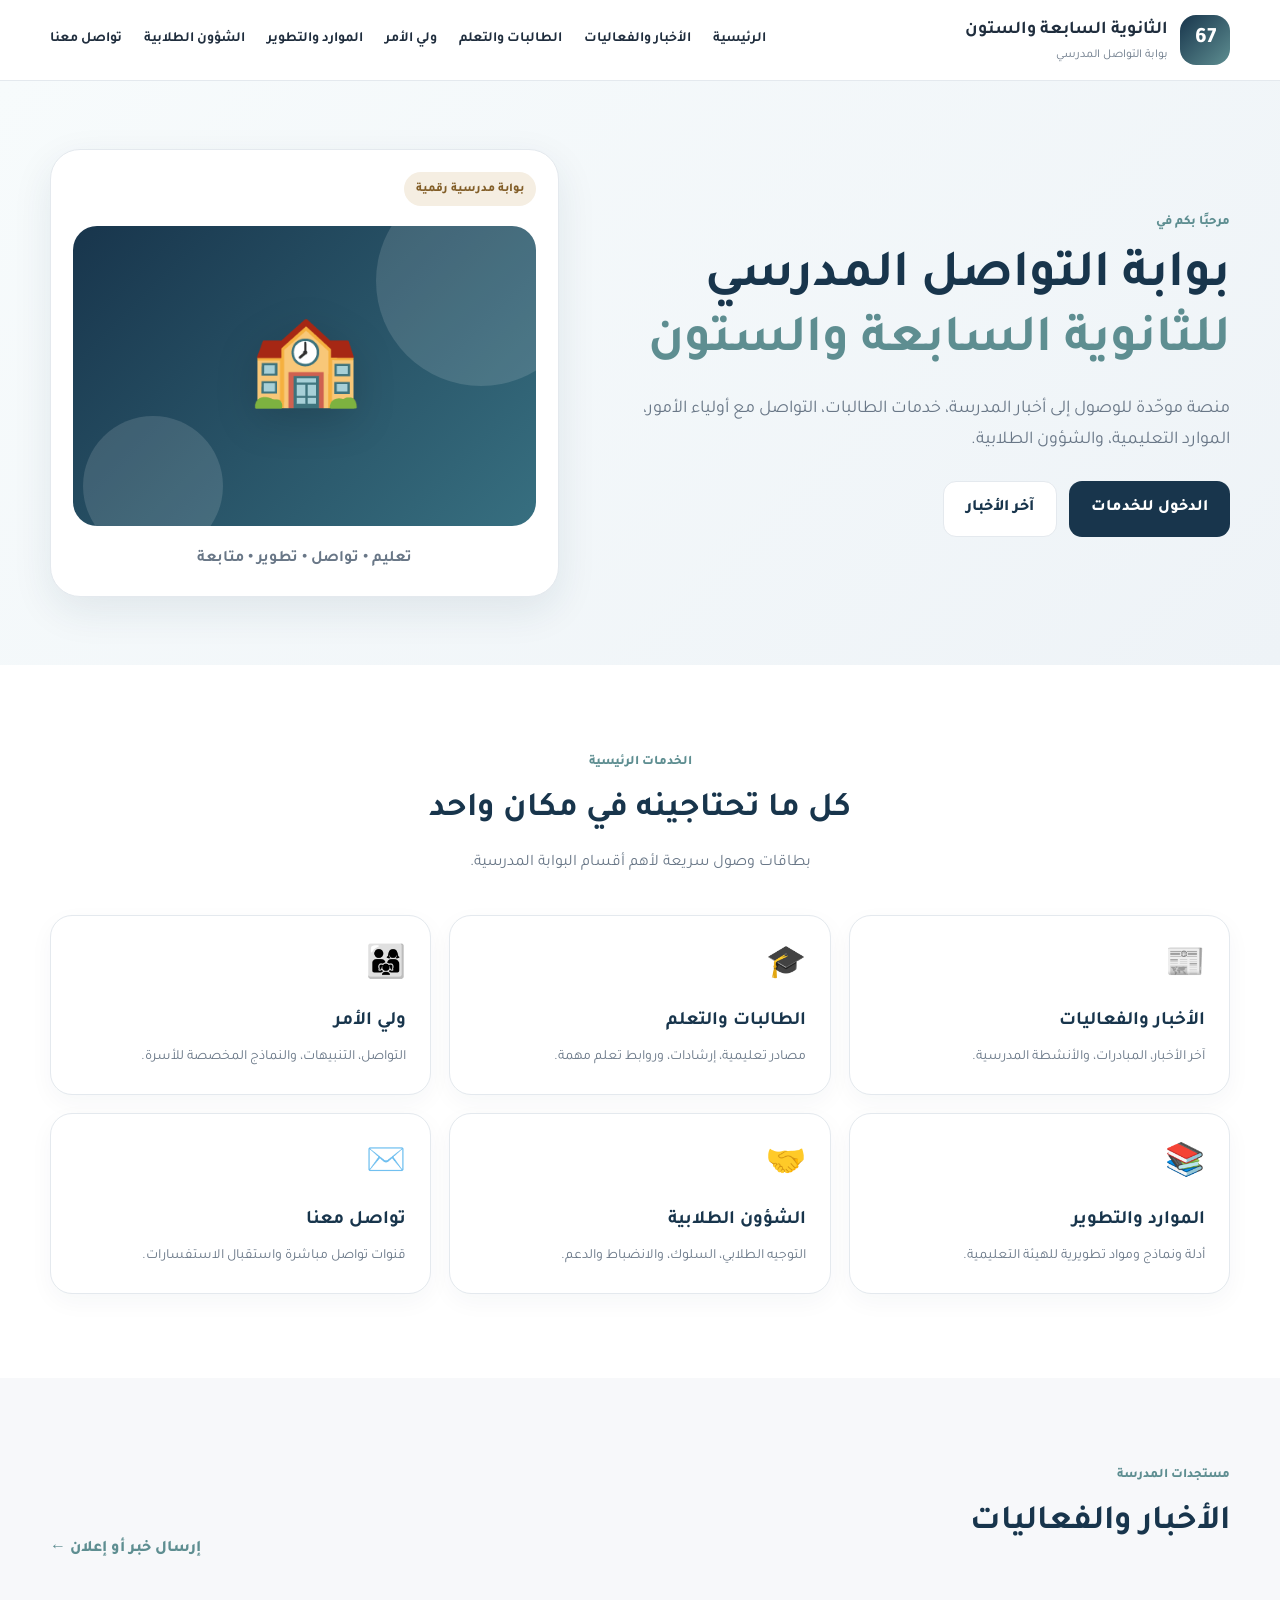
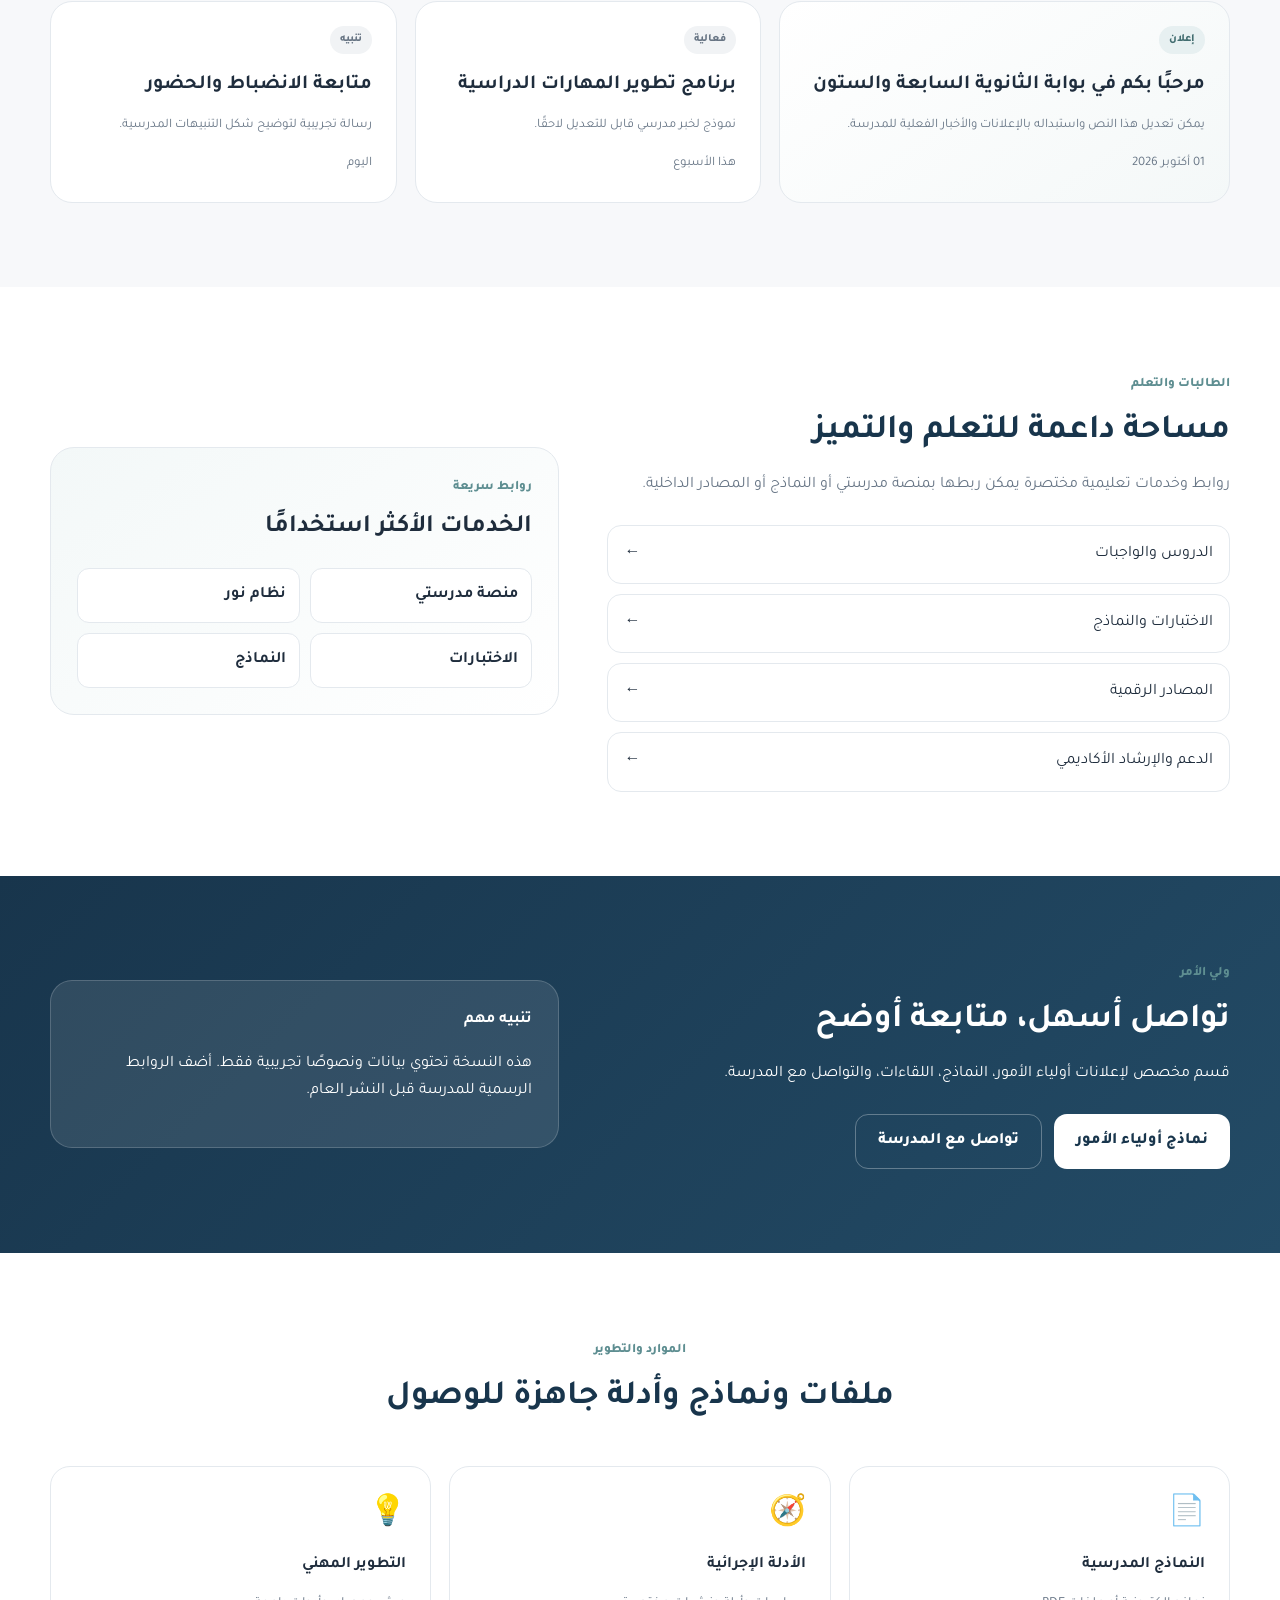
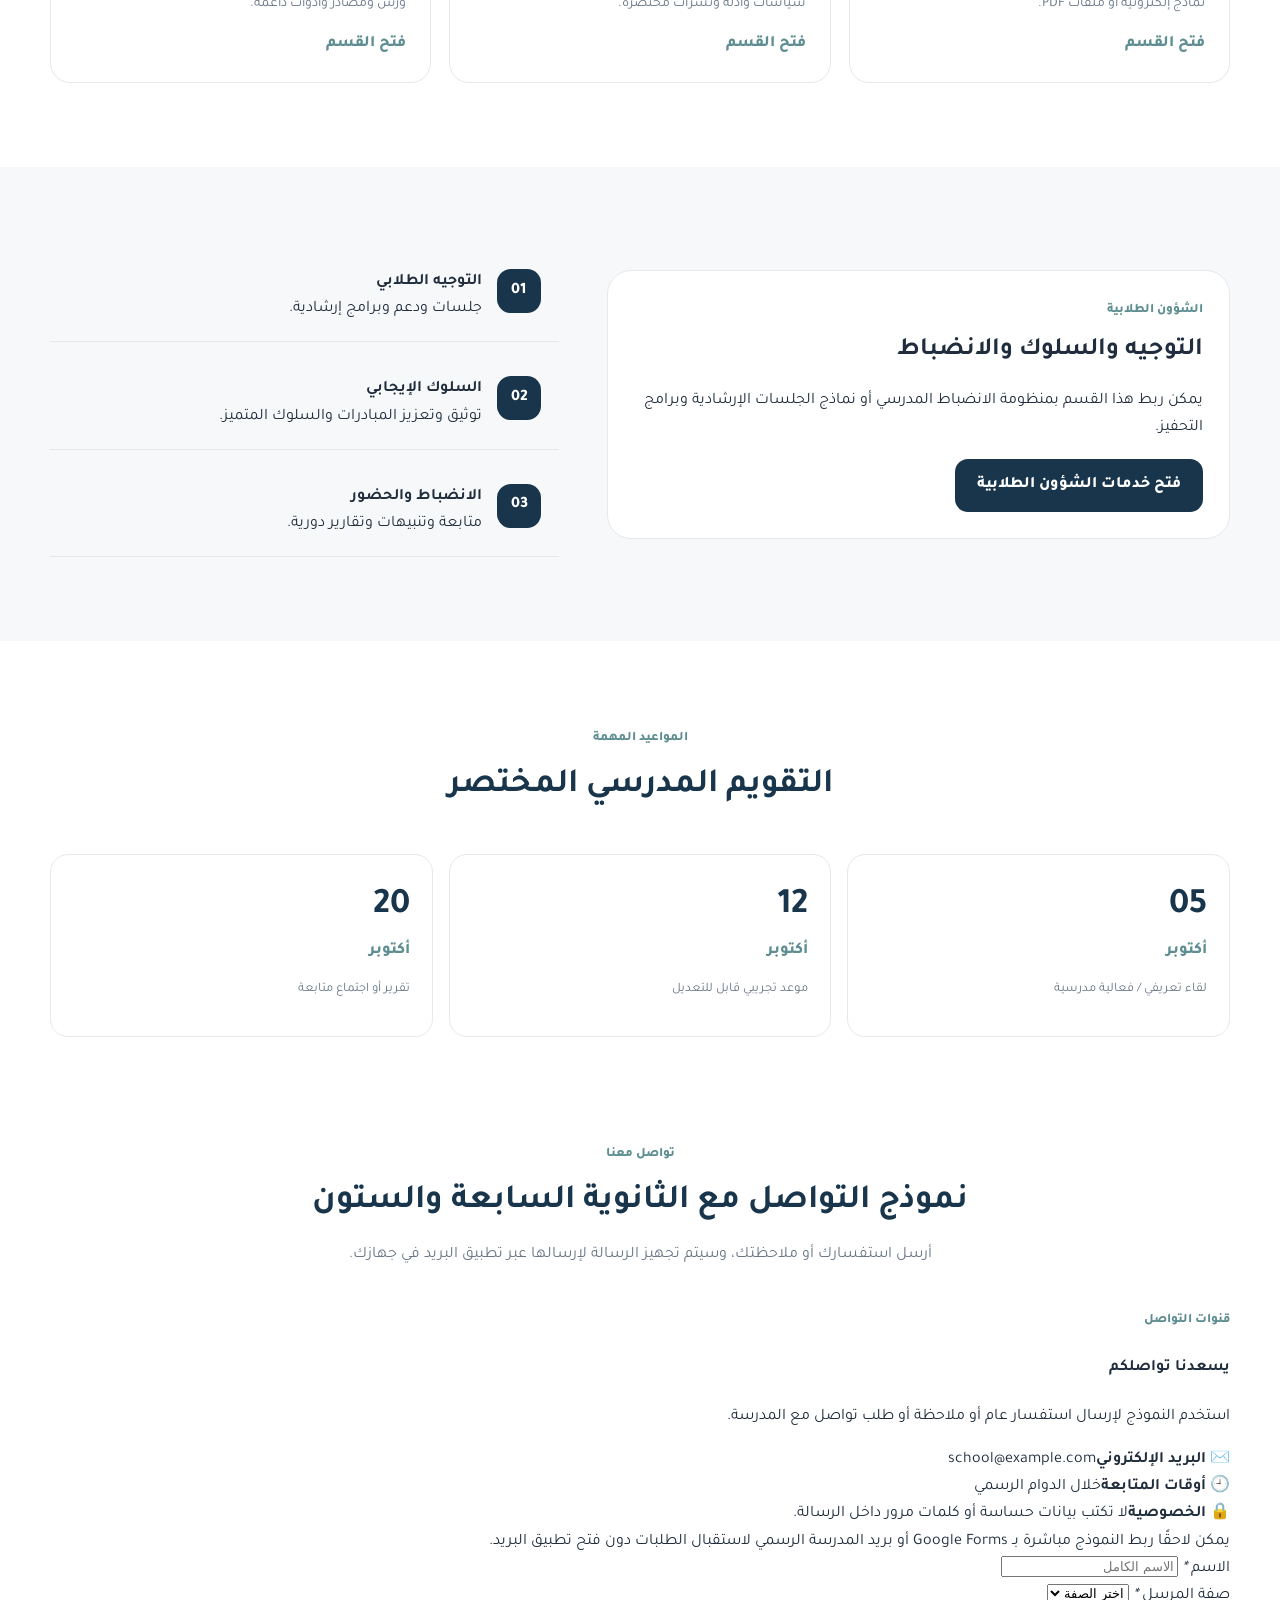
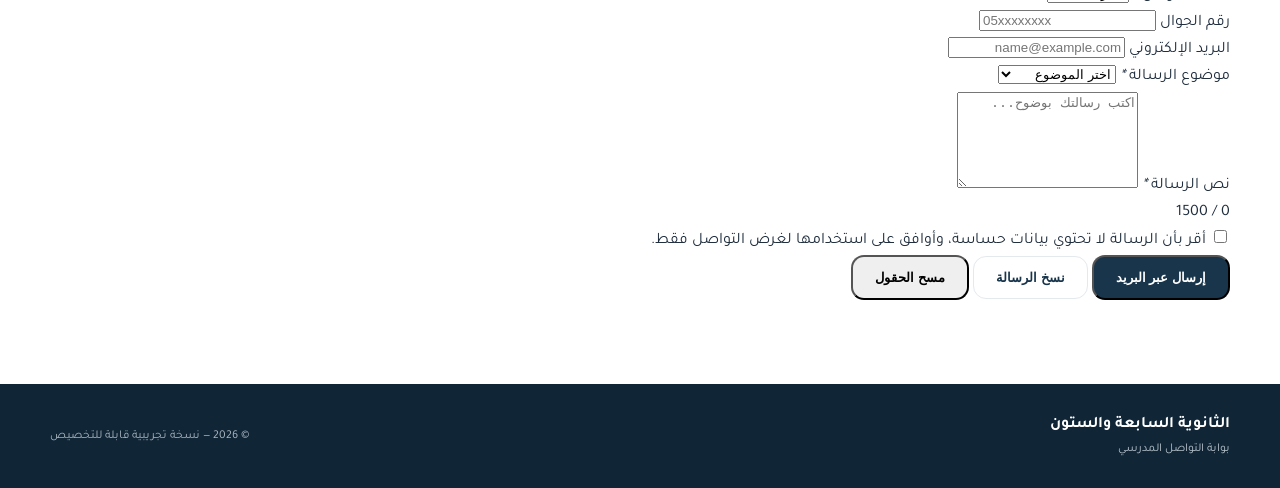
==== commit d2a963bc: "Add working contact form" ====
--- a/index.html
+++ b/index.html
@@ -22,6 +22,7 @@
       <a href="#parents">ولي الأمر</a>
       <a href="#resources">الموارد والتطوير</a>
       <a href="#guidance">الشؤون الطلابية</a>
+      <a href="#contact">تواصل معنا</a>
     </nav>
   </div>
 </header>
@@ -130,9 +131,95 @@
 </section>
 
 <section class="section contact" id="contact">
-  <div class="container contact-box">
-    <div><span>تواصل معنا</span><h3>الثانوية السابعة والستون</h3><p>يمكنك هنا إضافة البريد الرسمي، رقم الهاتف، موقع المدرسة، أو رابط نموذج التواصل.</p></div>
-    <div class="contact-actions"><a class="btn primary" href="mailto:school@example.com">البريد الإلكتروني</a><a class="btn secondary" href="#">نموذج التواصل</a></div>
+  <div class="container">
+    <div class="section-head">
+      <span>تواصل معنا</span>
+      <h3>نموذج التواصل مع الثانوية السابعة والستون</h3>
+      <p>أرسل استفسارك أو ملاحظتك، وسيتم تجهيز الرسالة لإرسالها عبر تطبيق البريد في جهازك.</p>
+    </div>
+
+    <div class="contact-layout">
+      <div class="contact-info-card">
+        <span class="mini">قنوات التواصل</span>
+        <h4>يسعدنا تواصلكم</h4>
+        <p>استخدم النموذج لإرسال استفسار عام أو ملاحظة أو طلب تواصل مع المدرسة.</p>
+
+        <div class="contact-points">
+          <div><b>✉️ البريد الإلكتروني</b><span id="schoolEmailLabel">school@example.com</span></div>
+          <div><b>🕘 أوقات المتابعة</b><span>خلال الدوام الرسمي</span></div>
+          <div><b>🔒 الخصوصية</b><span>لا تكتب بيانات حساسة أو كلمات مرور داخل الرسالة.</span></div>
+        </div>
+
+        <div class="contact-tip">
+          يمكن لاحقًا ربط النموذج مباشرة بـ Google Forms أو بريد المدرسة الرسمي لاستقبال الطلبات دون فتح تطبيق البريد.
+        </div>
+      </div>
+
+      <form class="contact-form" id="contactForm" novalidate>
+        <div class="form-grid">
+          <div class="form-group">
+            <label for="contactName">الاسم <em>*</em></label>
+            <input id="contactName" name="name" type="text" placeholder="الاسم الكامل" required>
+          </div>
+
+          <div class="form-group">
+            <label for="contactRole">صفة المرسل <em>*</em></label>
+            <select id="contactRole" name="role" required>
+              <option value="">اختر الصفة</option>
+              <option>طالبة</option>
+              <option>ولي أمر</option>
+              <option>معلمة</option>
+              <option>إدارية</option>
+              <option>زائرة</option>
+              <option>أخرى</option>
+            </select>
+          </div>
+
+          <div class="form-group">
+            <label for="contactPhone">رقم الجوال</label>
+            <input id="contactPhone" name="phone" type="tel" inputmode="tel" placeholder="05xxxxxxxx">
+          </div>
+
+          <div class="form-group">
+            <label for="contactEmail">البريد الإلكتروني</label>
+            <input id="contactEmail" name="email" type="email" placeholder="name@example.com">
+          </div>
+
+          <div class="form-group full">
+            <label for="contactSubject">موضوع الرسالة <em>*</em></label>
+            <select id="contactSubject" name="subject" required>
+              <option value="">اختر الموضوع</option>
+              <option>استفسار عام</option>
+              <option>شؤون الطالبات</option>
+              <option>التوجيه الطلابي</option>
+              <option>الحضور والانضباط</option>
+              <option>مقترح أو ملاحظة</option>
+              <option>طلب موعد</option>
+              <option>أخرى</option>
+            </select>
+          </div>
+
+          <div class="form-group full">
+            <label for="contactMessage">نص الرسالة <em>*</em></label>
+            <textarea id="contactMessage" name="message" rows="6" maxlength="1500" placeholder="اكتب رسالتك بوضوح..." required></textarea>
+            <div class="field-meta"><span id="messageCount">0</span> / 1500</div>
+          </div>
+
+          <label class="privacy-check full">
+            <input id="contactConsent" type="checkbox" required>
+            <span>أقر بأن الرسالة لا تحتوي بيانات حساسة، وأوافق على استخدامها لغرض التواصل فقط.</span>
+          </label>
+        </div>
+
+        <div class="form-actions">
+          <button class="btn primary" type="submit">إرسال عبر البريد</button>
+          <button class="btn secondary" type="button" id="copyMessageBtn">نسخ الرسالة</button>
+          <button class="btn linkbtn" type="reset">مسح الحقول</button>
+        </div>
+
+        <div class="form-status" id="contactStatus" role="status" aria-live="polite"></div>
+      </form>
+    </div>
   </div>
 </section>
 </main>
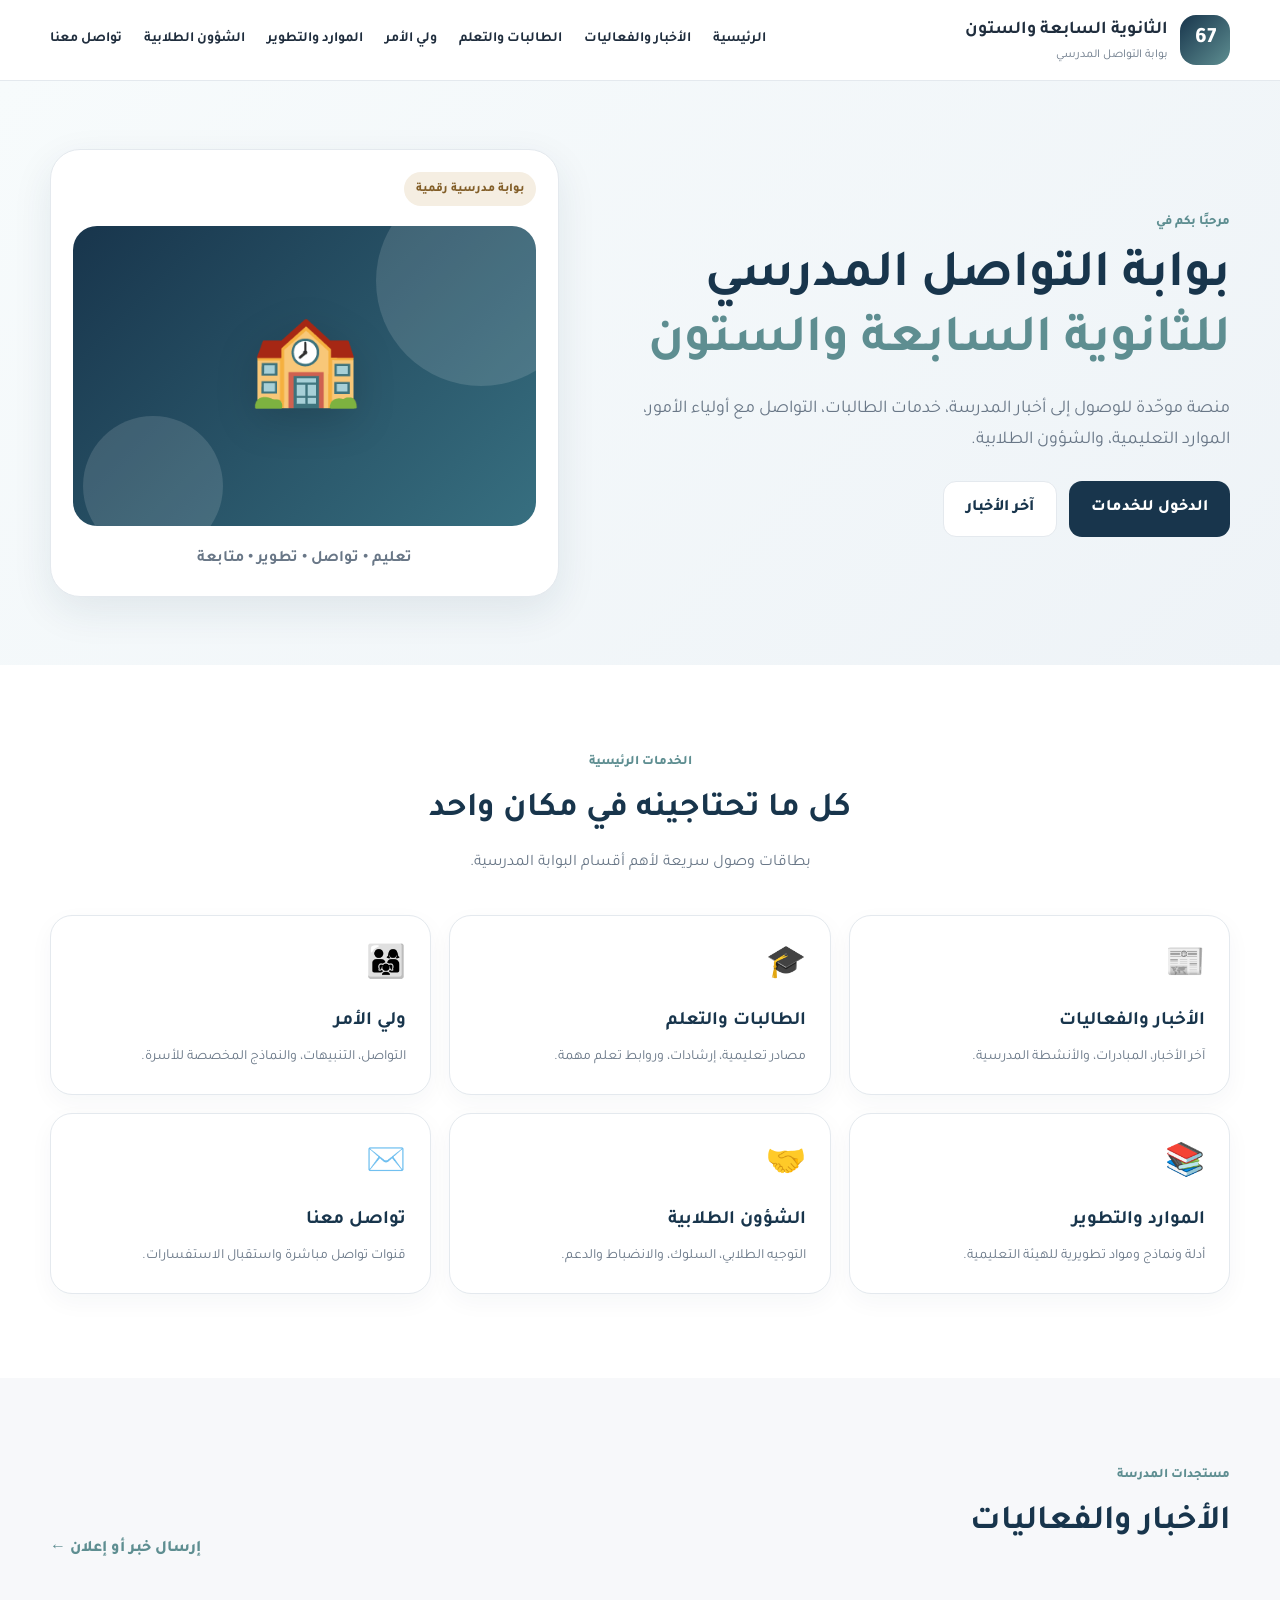
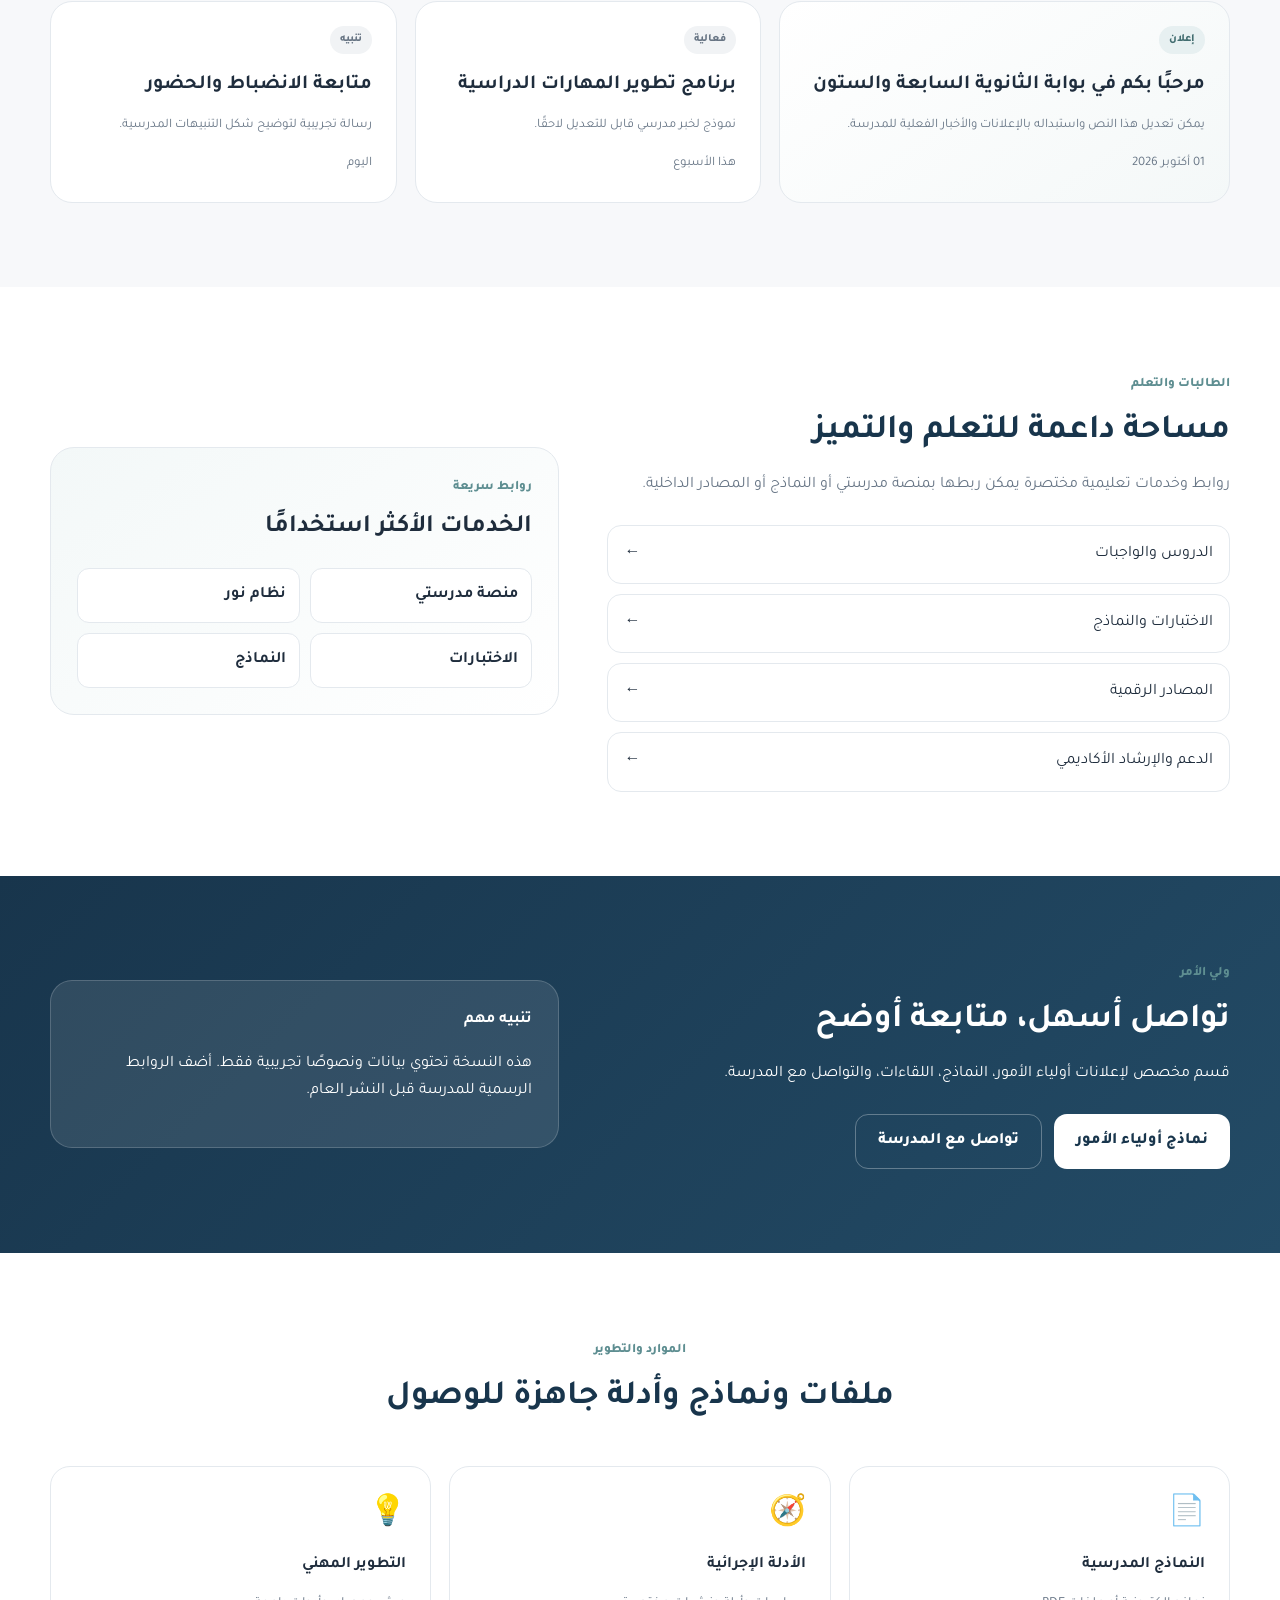
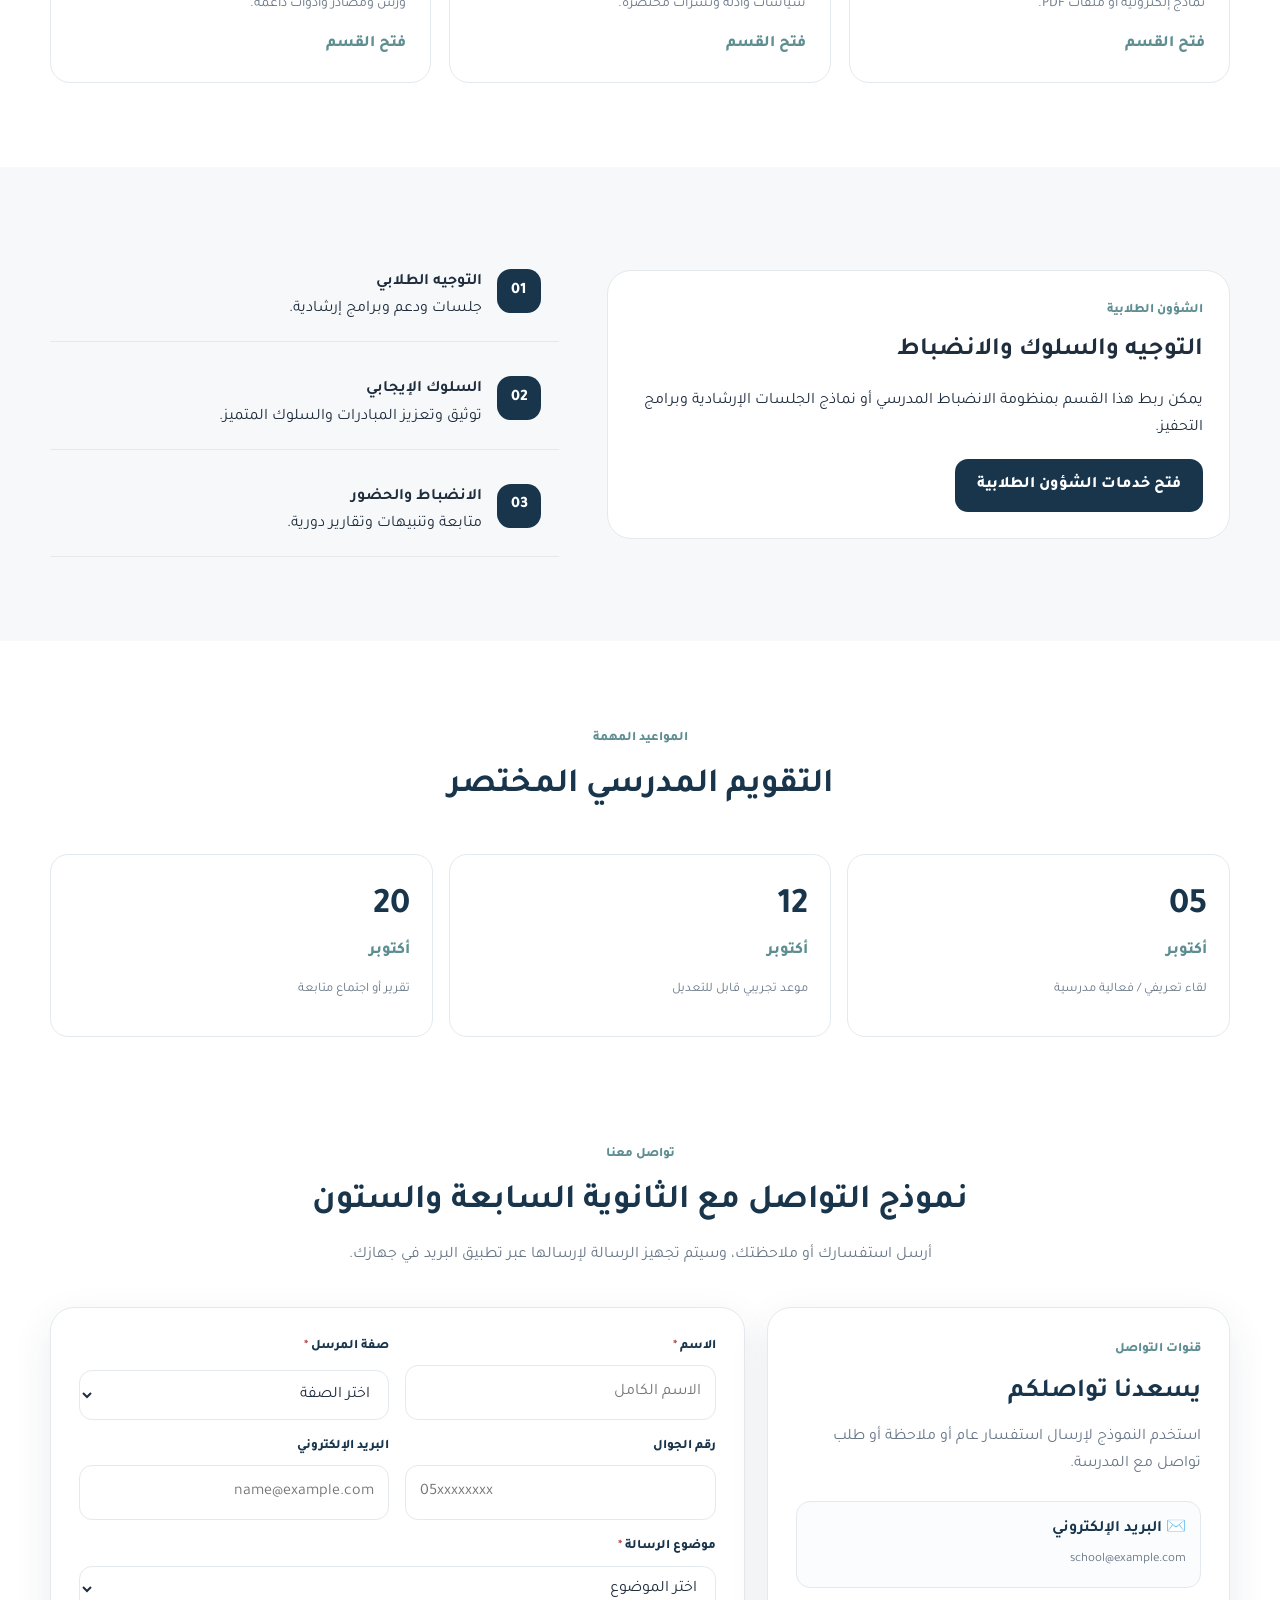
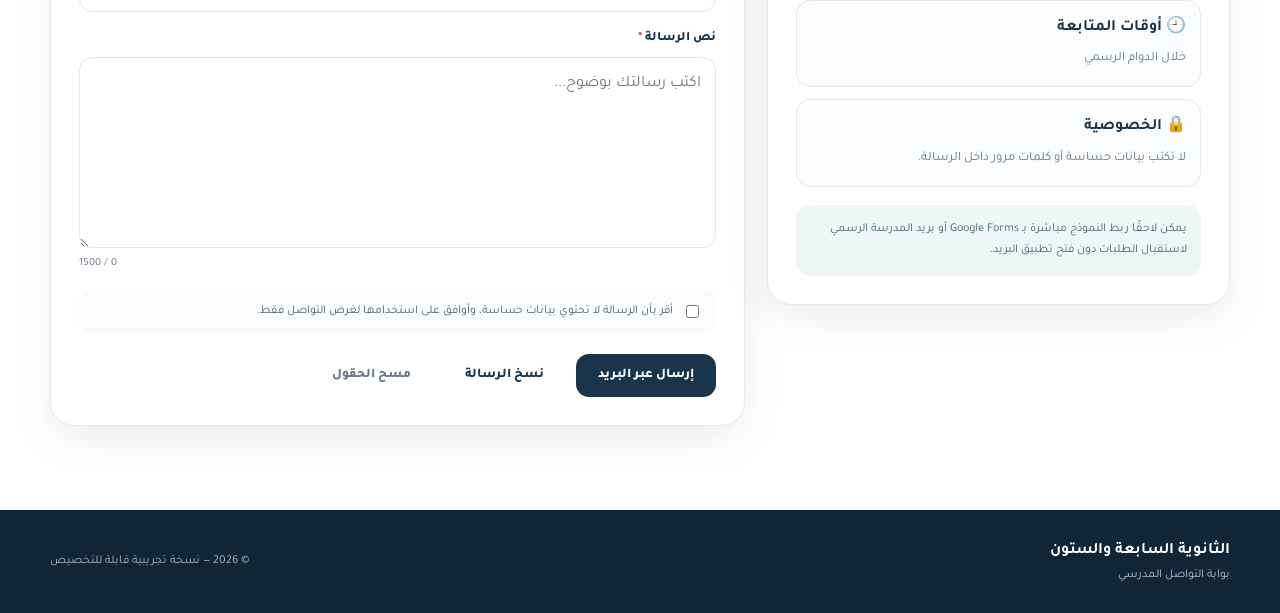
==== commit 83e39c67: "Fix contact navigation on mobile" ====
--- a/index.html
+++ b/index.html
@@ -56,14 +56,14 @@
       <a class="service-card" href="#parents"><div class="icon">👨‍👩‍👧</div><h4>ولي الأمر</h4><p>التواصل، التنبيهات، والنماذج المخصصة للأسرة.</p></a>
       <a class="service-card" href="#resources"><div class="icon">📚</div><h4>الموارد والتطوير</h4><p>أدلة ونماذج ومواد تطويرية للهيئة التعليمية.</p></a>
       <a class="service-card" href="#guidance"><div class="icon">🤝</div><h4>الشؤون الطلابية</h4><p>التوجيه الطلابي، السلوك، والانضباط والدعم.</p></a>
-      <a class="service-card" href="#contact"><div class="icon">✉️</div><h4>تواصل معنا</h4><p>قنوات تواصل مباشرة واستقبال الاستفسارات.</p></a>
+      <a class="service-card" href="#contact" class="service-card contact-jump"><div class="icon">✉️</div><h4>تواصل معنا</h4><p>قنوات تواصل مباشرة واستقبال الاستفسارات.</p></a>
     </div>
   </div>
 </section>
 
 <section class="section alt" id="news">
   <div class="container">
-    <div class="section-head inline"><div><span>مستجدات المدرسة</span><h3>الأخبار والفعاليات</h3></div><a class="text-link" href="#contact">إرسال خبر أو إعلان ←</a></div>
+    <div class="section-head inline"><div><span>مستجدات المدرسة</span><h3>الأخبار والفعاليات</h3></div><a class="text-link" href="#contact" class="text-link contact-jump">إرسال خبر أو إعلان ←</a></div>
     <div class="news-grid">
       <article class="news-card featured"><div class="tag">إعلان</div><h4>مرحبًا بكم في بوابة الثانوية السابعة والستون</h4><p>يمكن تعديل هذا النص واستبداله بالإعلانات والأخبار الفعلية للمدرسة.</p><time>01 أكتوبر 2026</time></article>
       <article class="news-card"><div class="tag muted">فعالية</div><h4>برنامج تطوير المهارات الدراسية</h4><p>نموذج لخبر مدرسي قابل للتعديل لاحقًا.</p><time>هذا الأسبوع</time></article>
@@ -91,7 +91,7 @@
   <div class="container split">
     <div>
       <div class="section-head compact light"><span>ولي الأمر</span><h3>تواصل أسهل، متابعة أوضح</h3><p>قسم مخصص لإعلانات أولياء الأمور، النماذج، اللقاءات، والتواصل مع المدرسة.</p></div>
-      <div class="parent-actions"><a class="btn lightbtn" href="#">نماذج أولياء الأمور</a><a class="btn ghost" href="#contact">تواصل مع المدرسة</a></div>
+      <div class="parent-actions"><a class="btn lightbtn" href="#">نماذج أولياء الأمور</a><a class="btn ghost" href="#contact" class="btn ghost contact-jump">تواصل مع المدرسة</a></div>
     </div>
     <div class="notice-box"><b>تنبيه مهم</b><p>هذه النسخة تحتوي بيانات ونصوصًا تجريبية فقط. أضف الروابط الرسمية للمدرسة قبل النشر العام.</p></div>
   </div>
@@ -130,7 +130,7 @@
   </div>
 </section>
 
-<section class="section contact" id="contact">
+<section class="section contact" id="contact" tabindex="-1">
   <div class="container">
     <div class="section-head">
       <span>تواصل معنا</span>
--- a/style.css
+++ b/style.css
@@ -13,3 +13,33 @@
 .contact{padding-top:20px}.contact-box{background:linear-gradient(135deg,#eef6f6,#f8fafb);border:1px solid var(--line);border-radius:28px;padding:34px;display:flex;justify-content:space-between;align-items:center;gap:22px}.contact-box h3{font-size:28px;margin:5px 0}.contact-box p{margin:0;color:var(--muted)}footer{background:#102536;color:#fff;padding:28px 0}.footer-inner{display:flex;justify-content:space-between;align-items:center;gap:20px}.footer-inner span{display:block;font-size:12px;color:#b9c5ce}.footer-inner p{font-size:12px;color:#aab7c1}
 @media(max-width:900px){nav{display:none;position:absolute;top:80px;right:16px;left:16px;background:#fff;border:1px solid var(--line);border-radius:18px;padding:12px;box-shadow:var(--shadow);flex-direction:column}nav.open{display:flex}.menu-btn{display:block}.hero-grid,.split{grid-template-columns:1fr}.hero h2{font-size:40px}.service-grid{grid-template-columns:1fr 1fr}.news-grid{grid-template-columns:1fr}.resource-grid,.calendar-grid{grid-template-columns:1fr 1fr}}
 @media(max-width:600px){.container{width:min(100% - 22px,1180px)}.topbar-inner{min-height:70px}.brand h1{font-size:15px}.logo-mark{width:44px;height:44px}.hero{padding:44px 0}.hero h2{font-size:32px}.hero p{font-size:15px}.hero-visual{height:230px}.section{padding:58px 0}.section-head h3{font-size:28px}.service-grid,.resource-grid,.calendar-grid{grid-template-columns:1fr}.section-head.inline,.contact-box,.footer-inner{display:block}.text-link{display:inline-block;margin-top:12px}.contact-actions{margin-top:20px}.quick-grid{grid-template-columns:1fr 1fr}}
+
+/* نموذج التواصل */
+.contact-layout{display:grid;grid-template-columns:.8fr 1.2fr;gap:22px;align-items:start}
+.contact-info-card,.contact-form{background:#fff;border:1px solid var(--line);border-radius:24px;box-shadow:var(--shadow)}
+.contact-info-card{padding:28px;position:sticky;top:110px}
+.contact-info-card h4{font-size:26px;margin:7px 0 10px;color:var(--navy)}
+.contact-info-card>p{color:var(--muted);margin:0 0 22px}
+.contact-points{display:grid;gap:12px}
+.contact-points>div{padding:14px;border:1px solid var(--line);border-radius:14px;background:#fafcfd}
+.contact-points b{display:block;color:var(--navy);margin-bottom:3px}
+.contact-points span{font-size:13px;color:var(--muted)}
+.contact-tip{margin-top:18px;padding:14px;border-radius:14px;background:#eef6f6;color:#46676a;font-size:12px;line-height:1.8}
+.contact-form{padding:28px}
+.form-grid{display:grid;grid-template-columns:1fr 1fr;gap:16px}
+.form-group{display:grid;gap:7px}.form-group.full,.privacy-check.full{grid-column:1/-1}
+.form-group label{font-size:13px;font-weight:800;color:var(--navy)}
+.form-group label em{color:#b94c50;font-style:normal}
+.form-group input,.form-group select,.form-group textarea{width:100%;border:1px solid var(--line);border-radius:13px;background:#fff;padding:13px 14px;font:inherit;color:var(--text);outline:none;transition:.2s}
+.form-group input:focus,.form-group select:focus,.form-group textarea:focus{border-color:#8eb1b3;box-shadow:0 0 0 4px rgba(94,142,145,.10)}
+.form-group textarea{resize:vertical;min-height:150px}
+.field-meta{text-align:left;color:var(--muted);font-size:11px}
+.privacy-check{display:flex;align-items:flex-start;gap:9px;padding:12px 14px;border-radius:13px;background:#fafbfd;color:#52606e;font-size:12px}
+.privacy-check input{margin-top:4px;accent-color:var(--navy)}
+.form-actions{display:flex;gap:10px;flex-wrap:wrap;margin-top:20px}
+.form-actions button{border:0;cursor:pointer;font-family:inherit}
+.linkbtn{background:transparent;color:var(--muted)}
+.form-status{display:none;margin-top:16px;padding:13px 14px;border-radius:13px;font-size:13px;font-weight:700}
+.form-status.show{display:block}.form-status.success{background:#eaf6ef;color:#286846}.form-status.error{background:#fff0f0;color:#9c3f43}.form-status.info{background:#eef4f8;color:#285f7f}
+@media(max-width:900px){.contact-layout{grid-template-columns:1fr}.contact-info-card{position:static}}
+@media(max-width:600px){.contact-form,.contact-info-card{padding:20px}.form-grid{grid-template-columns:1fr}.form-group.full,.privacy-check.full{grid-column:auto}.form-actions .btn{width:100%}}
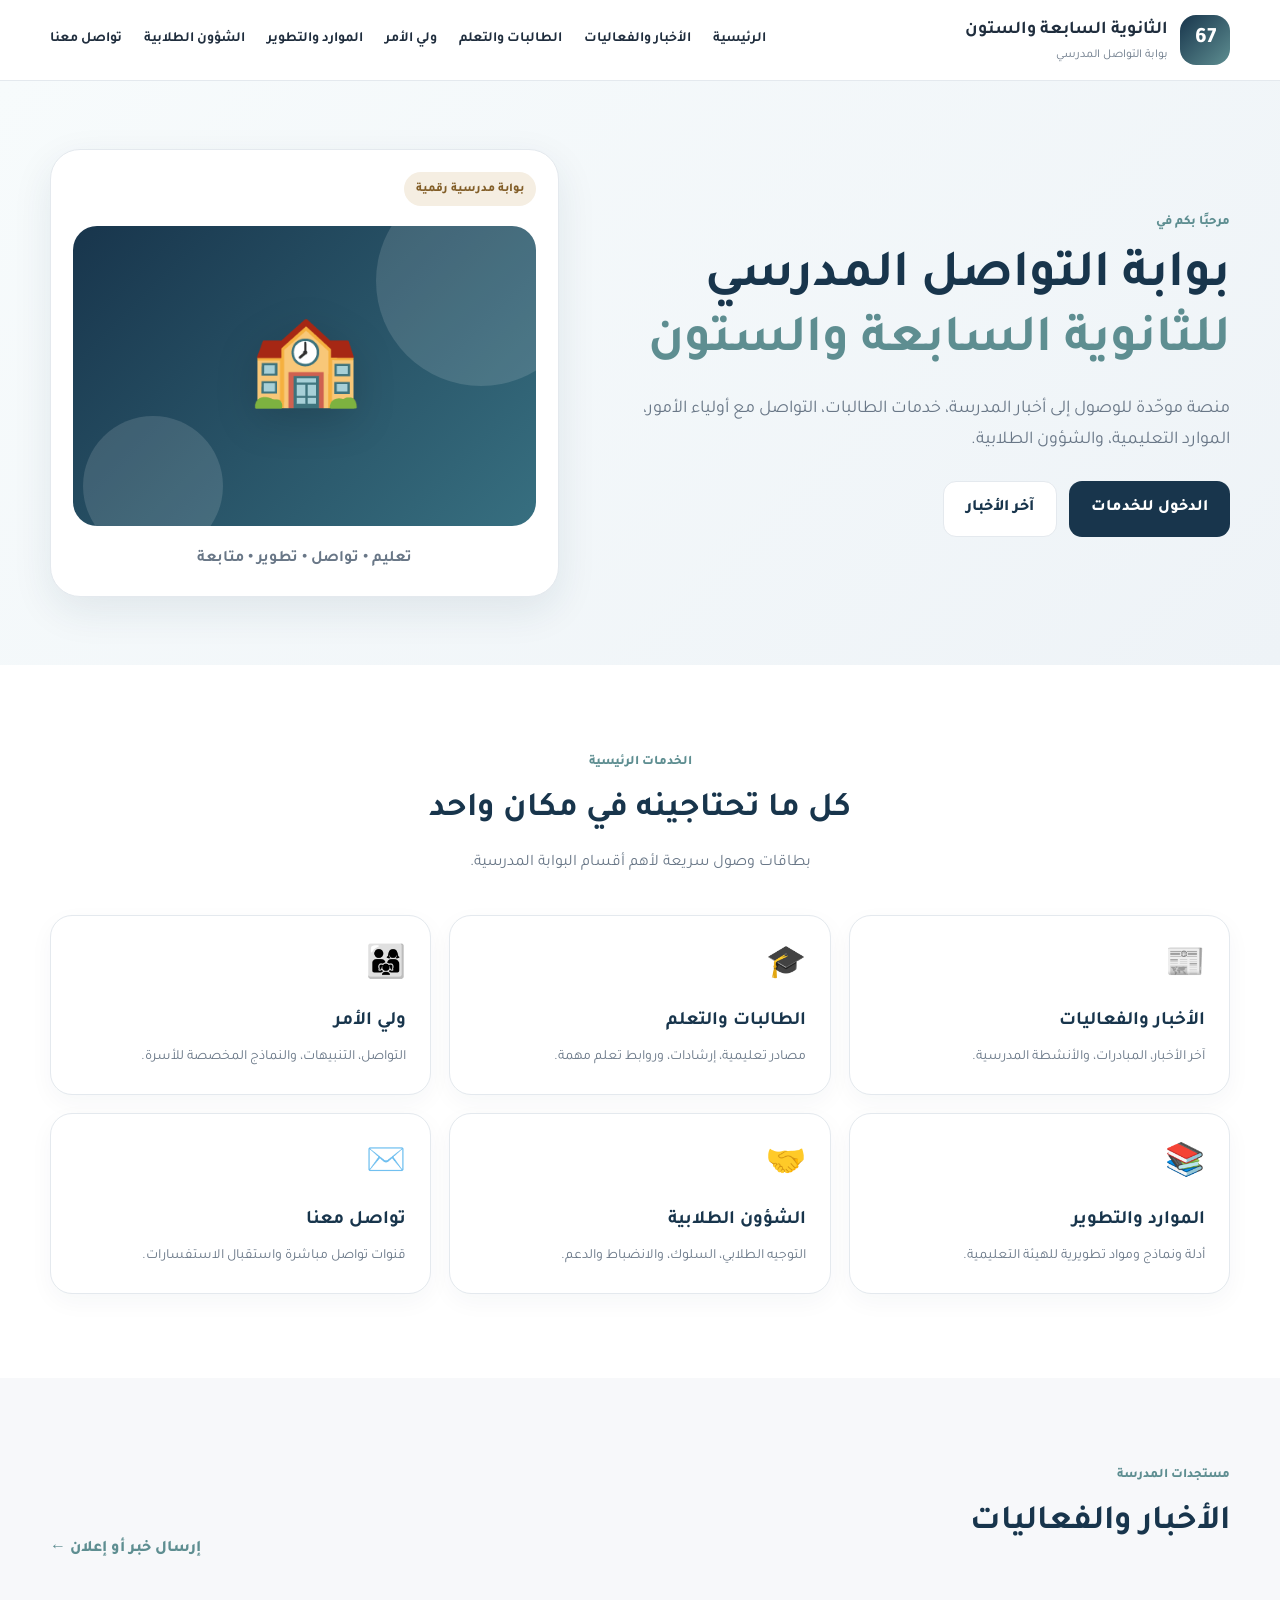
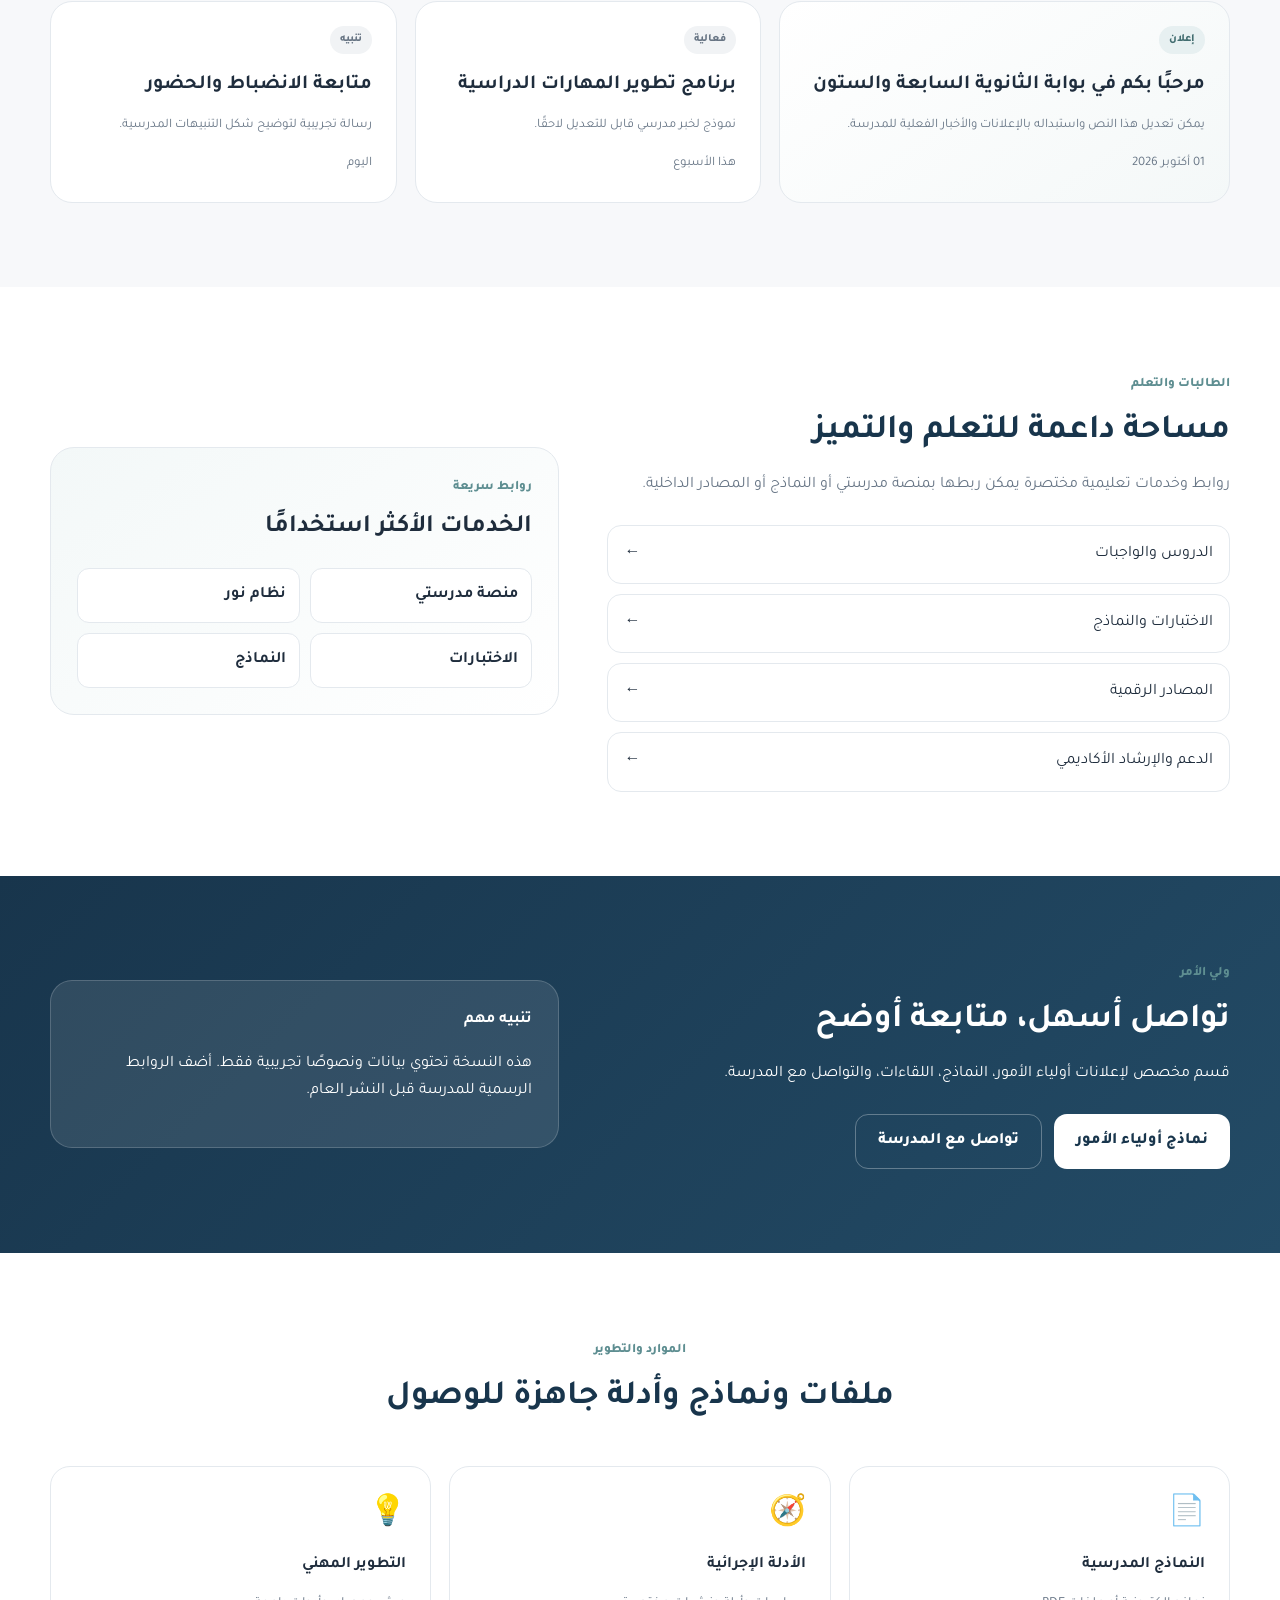
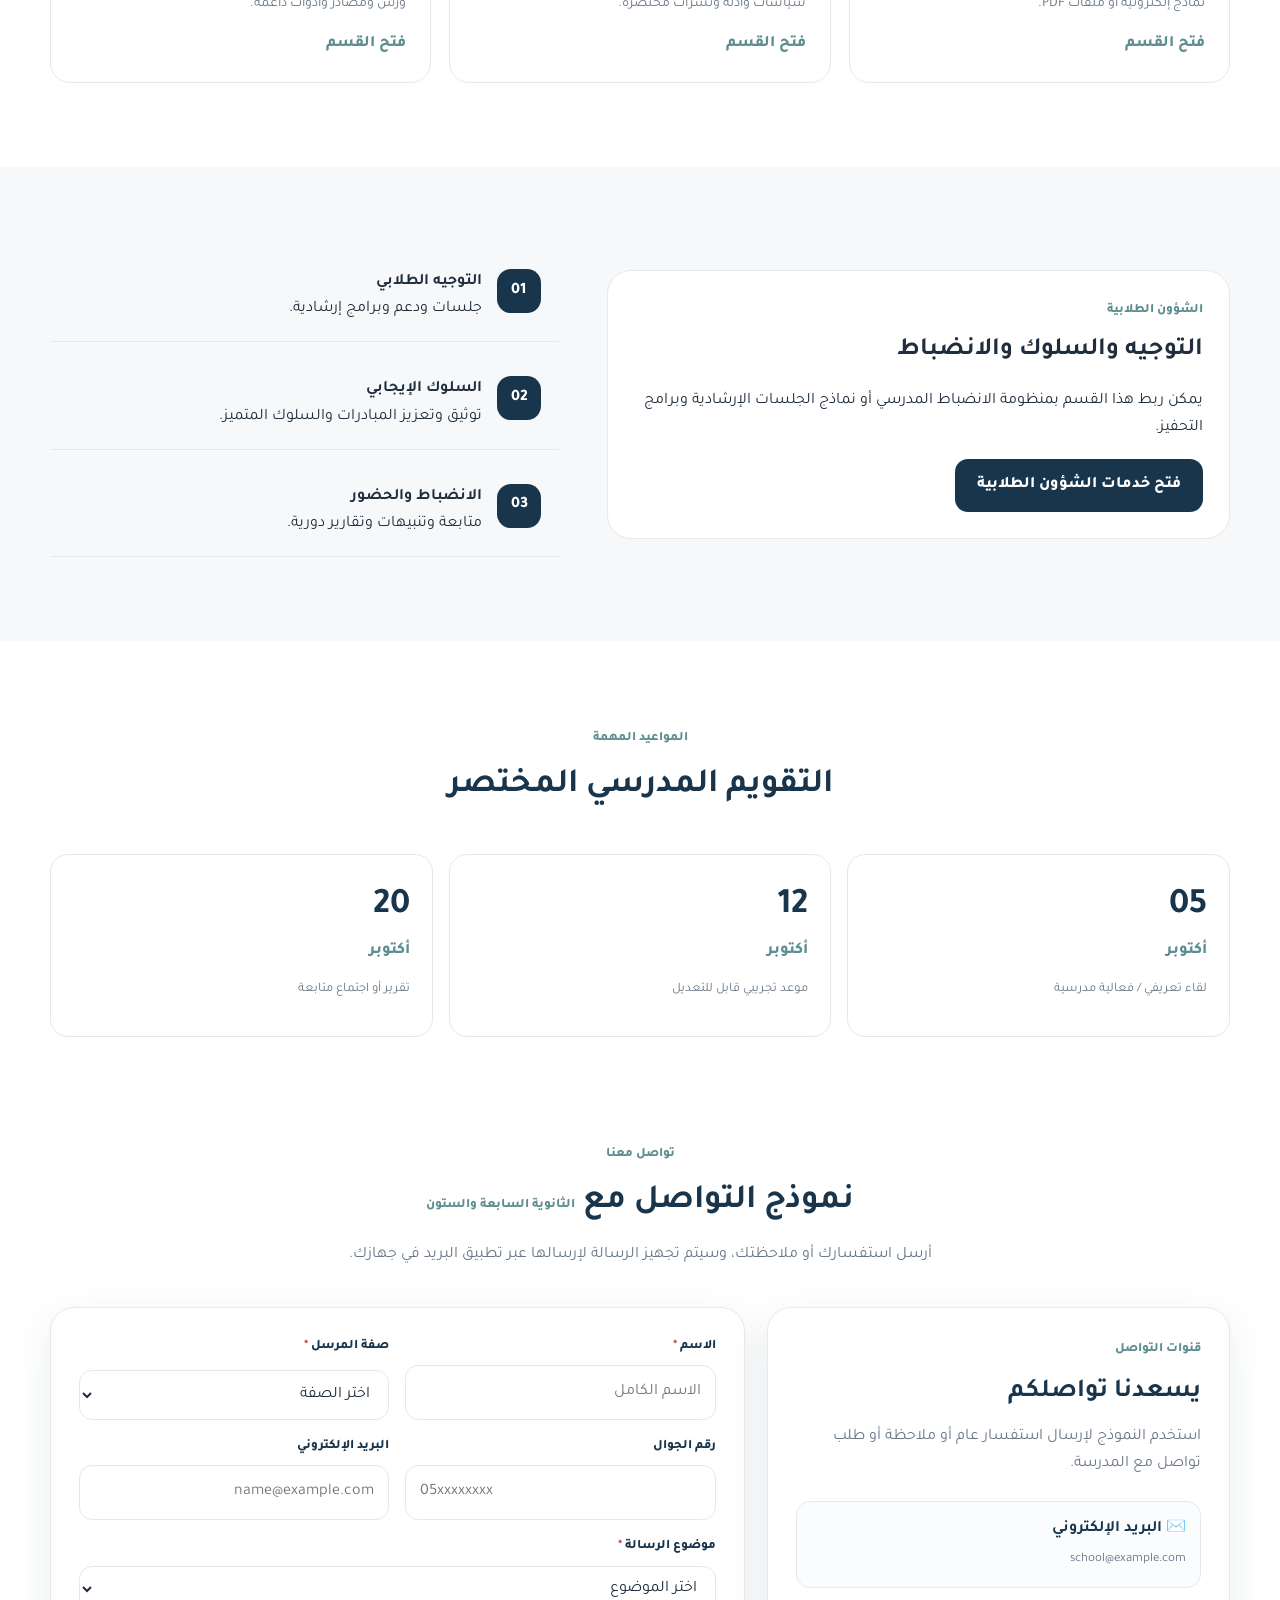
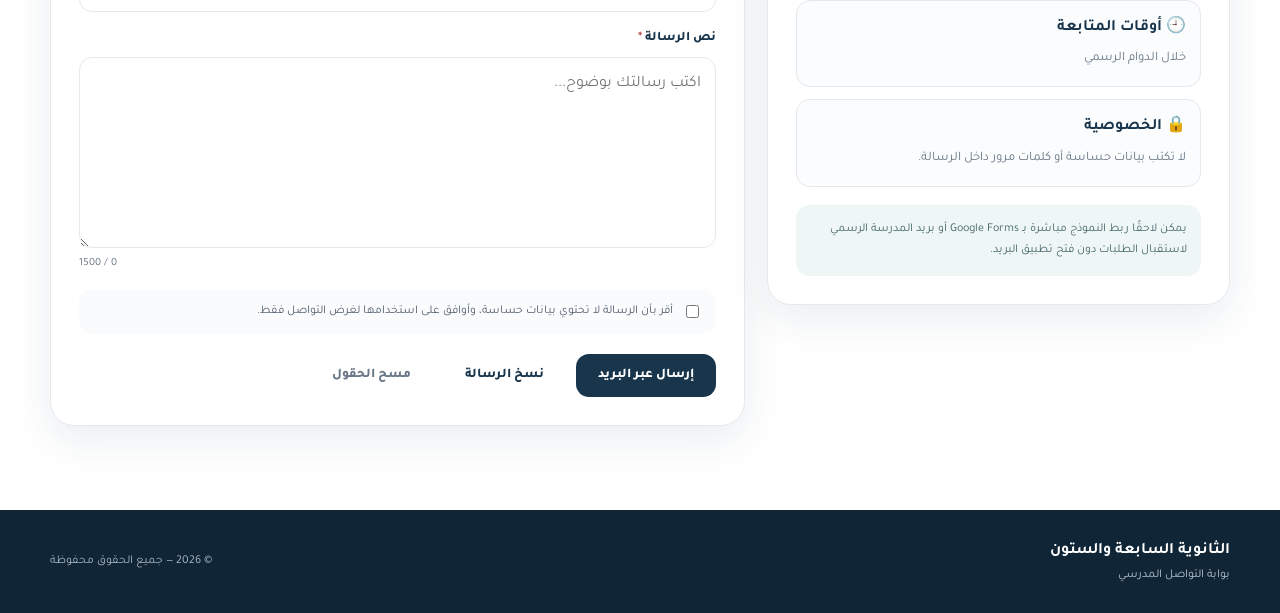
==== commit c22dd703: "Connect portal to CMS content" ====
--- a/index.html
+++ b/index.html
@@ -12,7 +12,7 @@
   <div class="container topbar-inner">
     <div class="brand">
       <div class="logo-mark">67</div>
-      <div><h1>الثانوية السابعة والستون</h1><p>بوابة التواصل المدرسي</p></div>
+      <div><h1 id="schoolName">الثانوية السابعة والستون</h1><p id="portalTitle">بوابة التواصل المدرسي</p></div>
     </div>
     <button class="menu-btn" id="menuBtn">☰</button>
     <nav id="mainNav">
@@ -32,8 +32,8 @@
   <div class="container hero-grid">
     <div class="hero-copy">
       <span class="eyebrow">مرحبًا بكم في</span>
-      <h2>بوابة التواصل المدرسي<br><strong>للثانوية السابعة والستون</strong></h2>
-      <p>منصة موحّدة للوصول إلى أخبار المدرسة، خدمات الطالبات، التواصل مع أولياء الأمور، الموارد التعليمية، والشؤون الطلابية.</p>
+      <h2><span id="heroTitle">بوابة التواصل المدرسي</span><br><strong id="heroSubtitle">للثانوية السابعة والستون</strong></h2>
+      <p id="heroText">منصة موحّدة للوصول إلى أخبار المدرسة، خدمات الطالبات، التواصل مع أولياء الأمور، الموارد التعليمية، والشؤون الطلابية.</p>
       <div class="hero-actions">
         <a class="btn primary" href="#services">الدخول للخدمات</a>
         <a class="btn secondary" href="#news">آخر الأخبار</a>
@@ -56,15 +56,15 @@
       <a class="service-card" href="#parents"><div class="icon">👨‍👩‍👧</div><h4>ولي الأمر</h4><p>التواصل، التنبيهات، والنماذج المخصصة للأسرة.</p></a>
       <a class="service-card" href="#resources"><div class="icon">📚</div><h4>الموارد والتطوير</h4><p>أدلة ونماذج ومواد تطويرية للهيئة التعليمية.</p></a>
       <a class="service-card" href="#guidance"><div class="icon">🤝</div><h4>الشؤون الطلابية</h4><p>التوجيه الطلابي، السلوك، والانضباط والدعم.</p></a>
-      <a class="service-card" href="#contact" class="service-card contact-jump"><div class="icon">✉️</div><h4>تواصل معنا</h4><p>قنوات تواصل مباشرة واستقبال الاستفسارات.</p></a>
+      <a class="service-card contact-jump" href="#contact"><div class="icon">✉️</div><h4>تواصل معنا</h4><p>قنوات تواصل مباشرة واستقبال الاستفسارات.</p></a>
     </div>
   </div>
 </section>
 
 <section class="section alt" id="news">
   <div class="container">
-    <div class="section-head inline"><div><span>مستجدات المدرسة</span><h3>الأخبار والفعاليات</h3></div><a class="text-link" href="#contact" class="text-link contact-jump">إرسال خبر أو إعلان ←</a></div>
-    <div class="news-grid">
+    <div class="section-head inline"><div><span>مستجدات المدرسة</span><h3>الأخبار والفعاليات</h3></div><a class="text-link contact-jump" href="#contact">إرسال خبر أو إعلان ←</a></div>
+    <div class="news-grid" id="newsGrid">
       <article class="news-card featured"><div class="tag">إعلان</div><h4>مرحبًا بكم في بوابة الثانوية السابعة والستون</h4><p>يمكن تعديل هذا النص واستبداله بالإعلانات والأخبار الفعلية للمدرسة.</p><time>01 أكتوبر 2026</time></article>
       <article class="news-card"><div class="tag muted">فعالية</div><h4>برنامج تطوير المهارات الدراسية</h4><p>نموذج لخبر مدرسي قابل للتعديل لاحقًا.</p><time>هذا الأسبوع</time></article>
       <article class="news-card"><div class="tag muted">تنبيه</div><h4>متابعة الانضباط والحضور</h4><p>رسالة تجريبية لتوضيح شكل التنبيهات المدرسية.</p><time>اليوم</time></article>
@@ -83,7 +83,7 @@
         <a href="#">الدعم والإرشاد الأكاديمي <b>←</b></a>
       </div>
     </div>
-    <div class="info-card"><span class="mini">روابط سريعة</span><h4>الخدمات الأكثر استخدامًا</h4><div class="quick-grid"><a href="#">منصة مدرستي</a><a href="#">نظام نور</a><a href="#">الاختبارات</a><a href="#">النماذج</a></div></div>
+    <div class="info-card"><span class="mini">روابط سريعة</span><h4>الخدمات الأكثر استخدامًا</h4><div class="quick-grid" id="quickLinksGrid"><a href="#">منصة مدرستي</a><a href="#">نظام نور</a><a href="#">الاختبارات</a><a href="#">النماذج</a></div></div>
   </div>
 </section>
 
@@ -91,7 +91,7 @@
   <div class="container split">
     <div>
       <div class="section-head compact light"><span>ولي الأمر</span><h3>تواصل أسهل، متابعة أوضح</h3><p>قسم مخصص لإعلانات أولياء الأمور، النماذج، اللقاءات، والتواصل مع المدرسة.</p></div>
-      <div class="parent-actions"><a class="btn lightbtn" href="#">نماذج أولياء الأمور</a><a class="btn ghost" href="#contact" class="btn ghost contact-jump">تواصل مع المدرسة</a></div>
+      <div class="parent-actions"><a class="btn lightbtn" href="#">نماذج أولياء الأمور</a><a class="btn ghost contact-jump" href="#contact">تواصل مع المدرسة</a></div>
     </div>
     <div class="notice-box"><b>تنبيه مهم</b><p>هذه النسخة تحتوي بيانات ونصوصًا تجريبية فقط. أضف الروابط الرسمية للمدرسة قبل النشر العام.</p></div>
   </div>
@@ -100,7 +100,7 @@
 <section class="section" id="resources">
   <div class="container">
     <div class="section-head"><span>الموارد والتطوير</span><h3>ملفات ونماذج وأدلة جاهزة للوصول</h3></div>
-    <div class="resource-grid">
+    <div class="resource-grid" id="resourceGrid">
       <div class="resource-card"><b>📄</b><h4>النماذج المدرسية</h4><p>نماذج إلكترونية أو ملفات PDF.</p><a href="#">فتح القسم</a></div>
       <div class="resource-card"><b>🧭</b><h4>الأدلة الإجرائية</h4><p>سياسات وأدلة ونشرات مختصرة.</p><a href="#">فتح القسم</a></div>
       <div class="resource-card"><b>💡</b><h4>التطوير المهني</h4><p>ورش ومصادر وأدوات داعمة.</p><a href="#">فتح القسم</a></div>
@@ -122,7 +122,7 @@
 <section class="section" id="calendar">
   <div class="container">
     <div class="section-head"><span>المواعيد المهمة</span><h3>التقويم المدرسي المختصر</h3></div>
-    <div class="calendar-grid">
+    <div class="calendar-grid" id="calendarGrid">
       <div class="date-card"><strong>05</strong><span>أكتوبر</span><p>لقاء تعريفي / فعالية مدرسية</p></div>
       <div class="date-card"><strong>12</strong><span>أكتوبر</span><p>موعد تجريبي قابل للتعديل</p></div>
       <div class="date-card"><strong>20</strong><span>أكتوبر</span><p>تقرير أو اجتماع متابعة</p></div>
@@ -134,7 +134,7 @@
   <div class="container">
     <div class="section-head">
       <span>تواصل معنا</span>
-      <h3>نموذج التواصل مع الثانوية السابعة والستون</h3>
+      <h3>نموذج التواصل مع <span id="contactSchoolName">الثانوية السابعة والستون</span></h3>
       <p>أرسل استفسارك أو ملاحظتك، وسيتم تجهيز الرسالة لإرسالها عبر تطبيق البريد في جهازك.</p>
     </div>
 
@@ -224,7 +224,7 @@
 </section>
 </main>
 
-<footer><div class="container footer-inner"><div><b>الثانوية السابعة والستون</b><span>بوابة التواصل المدرسي</span></div><p>© 2026 — نسخة تجريبية قابلة للتخصيص</p></div></footer>
+<footer><div class="container footer-inner"><div><b id="footerSchoolName">الثانوية السابعة والستون</b><span id="footerText">بوابة التواصل المدرسي</span></div><p>© 2026 — جميع الحقوق محفوظة</p></div></footer>
 <script src="script.js"></script>
 </body>
 </html>
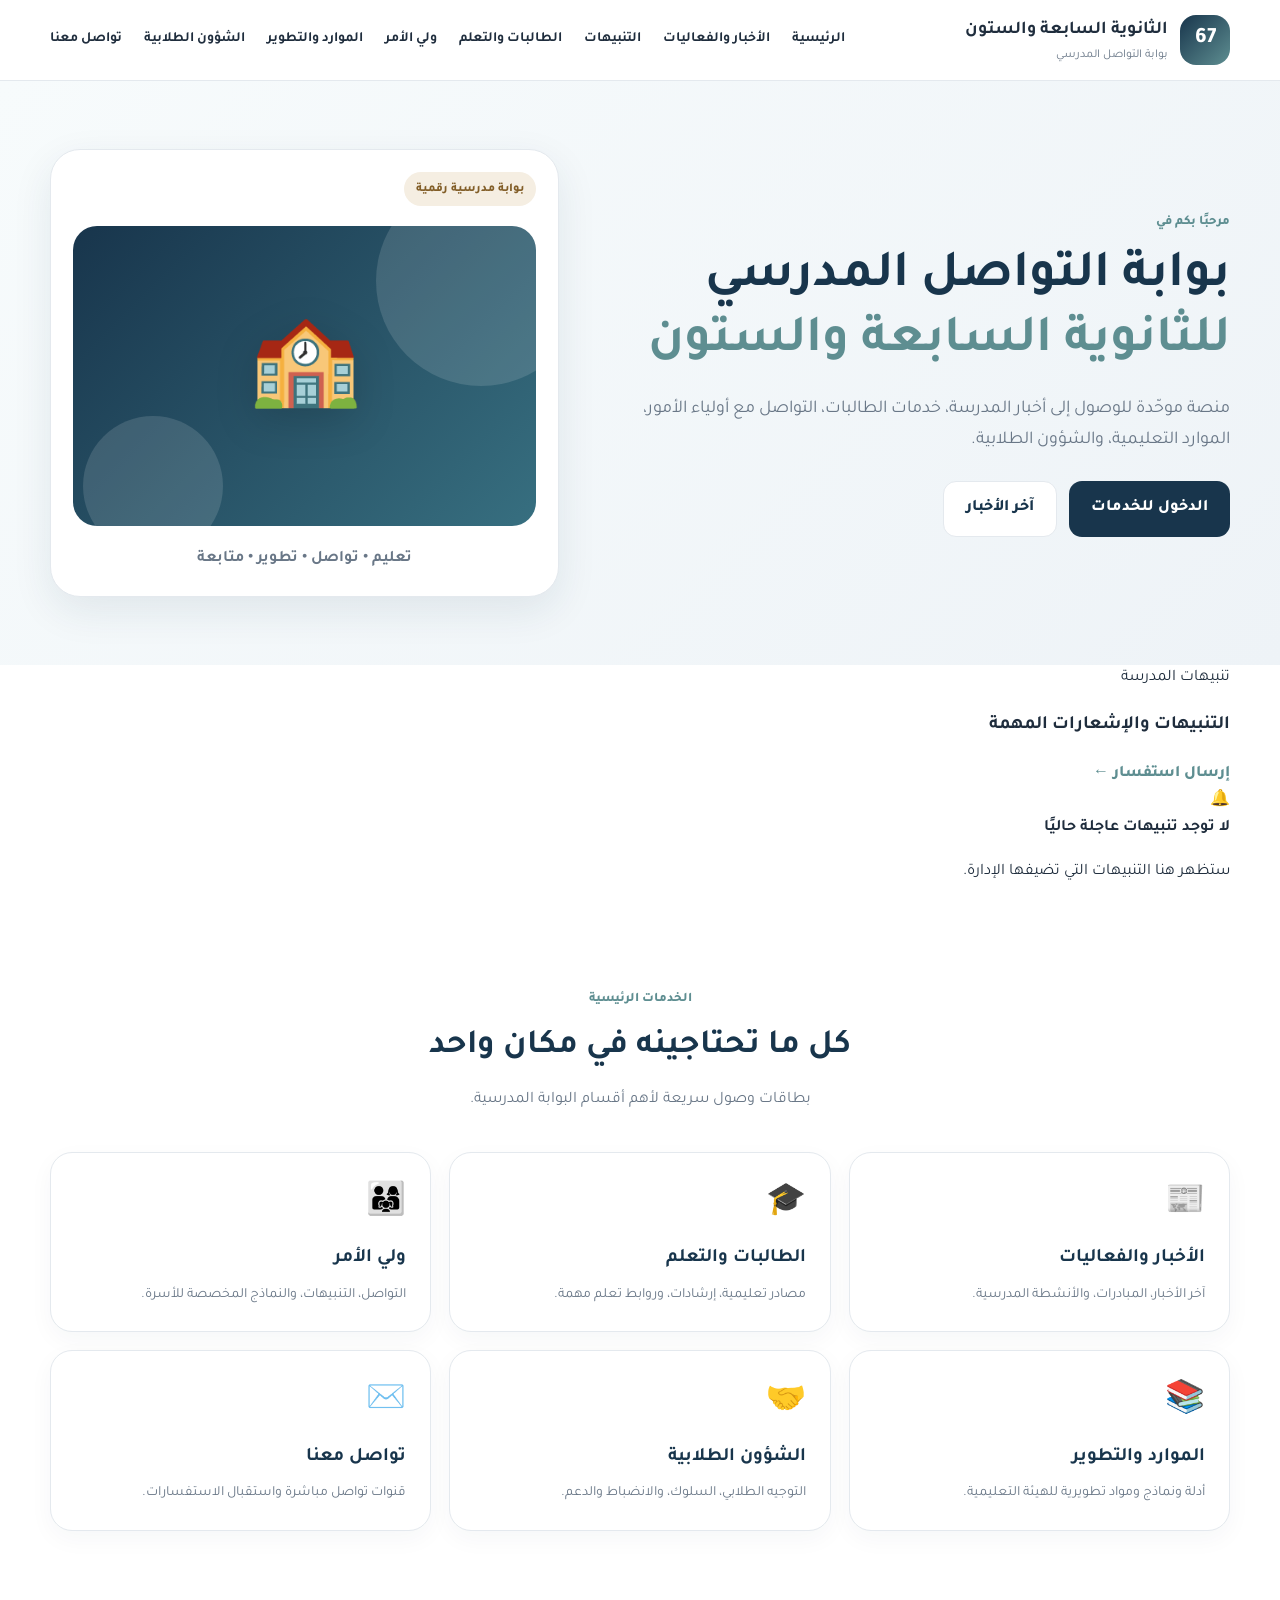
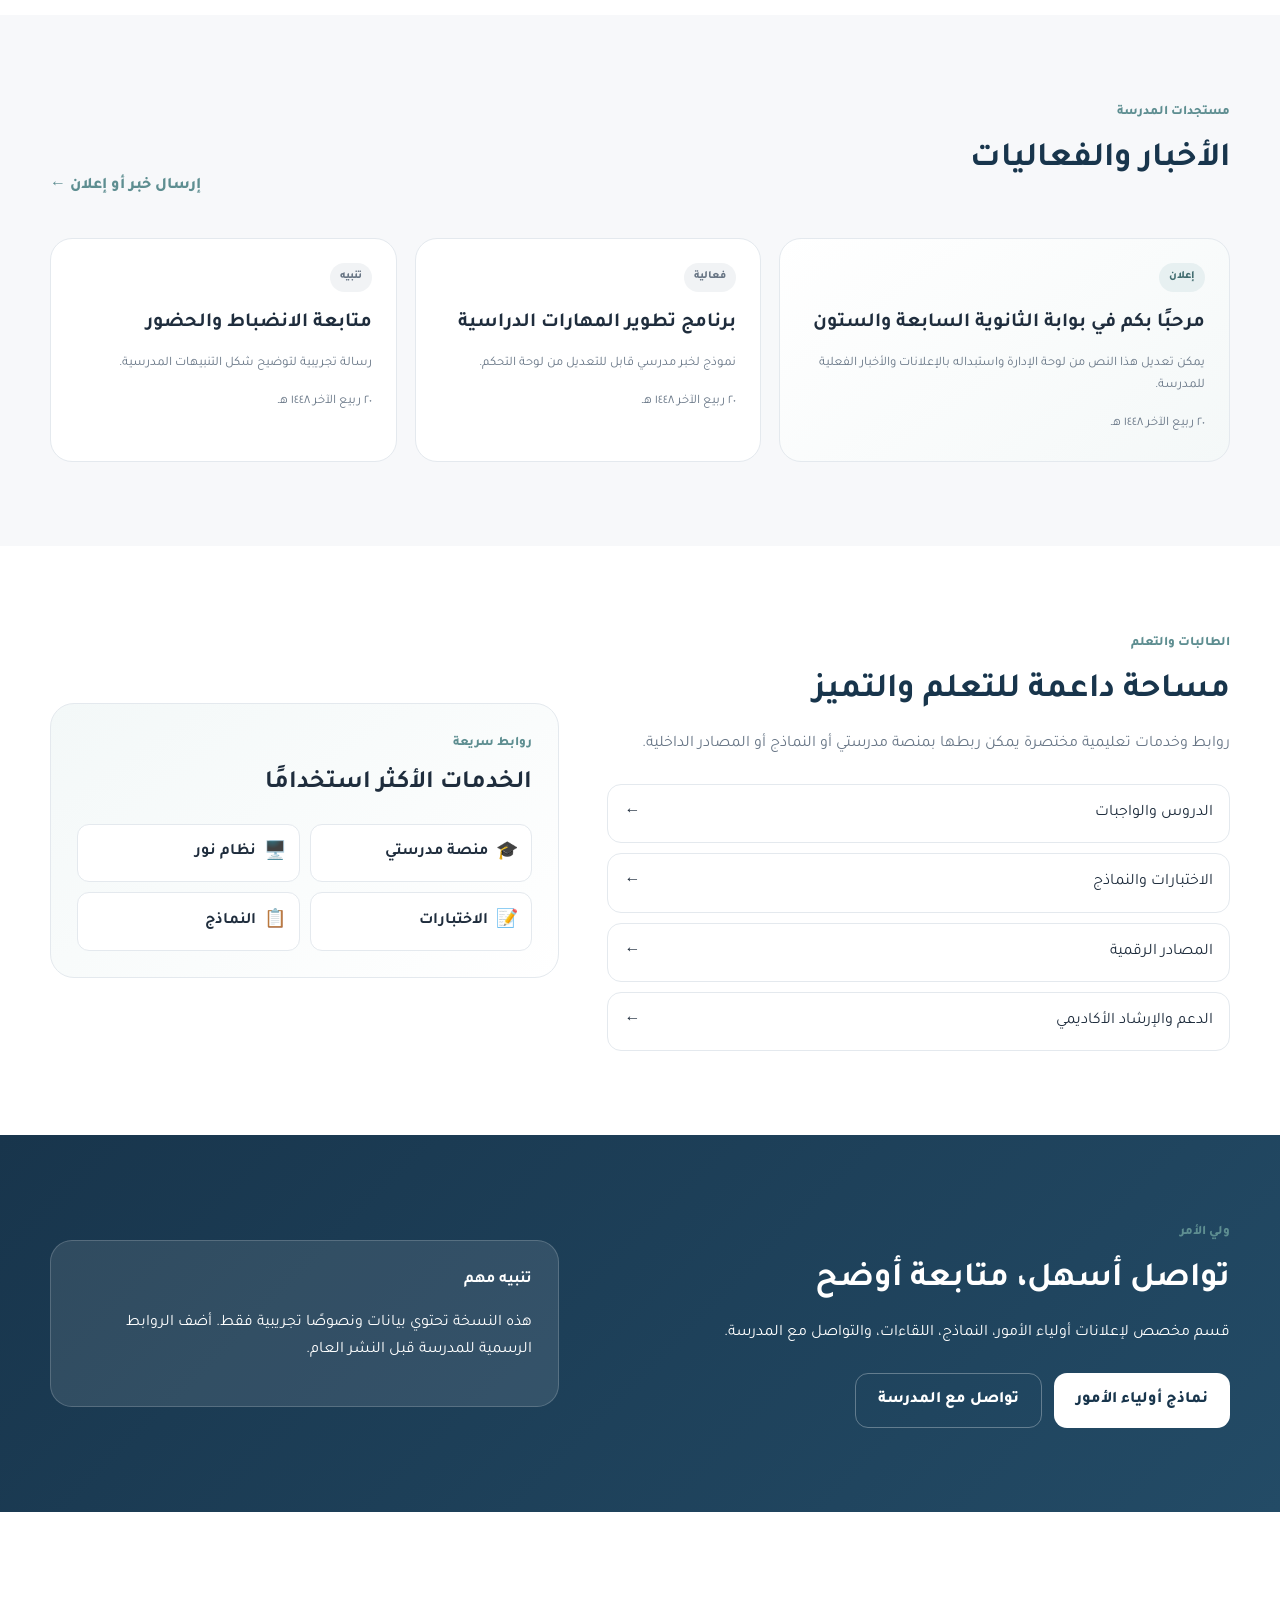
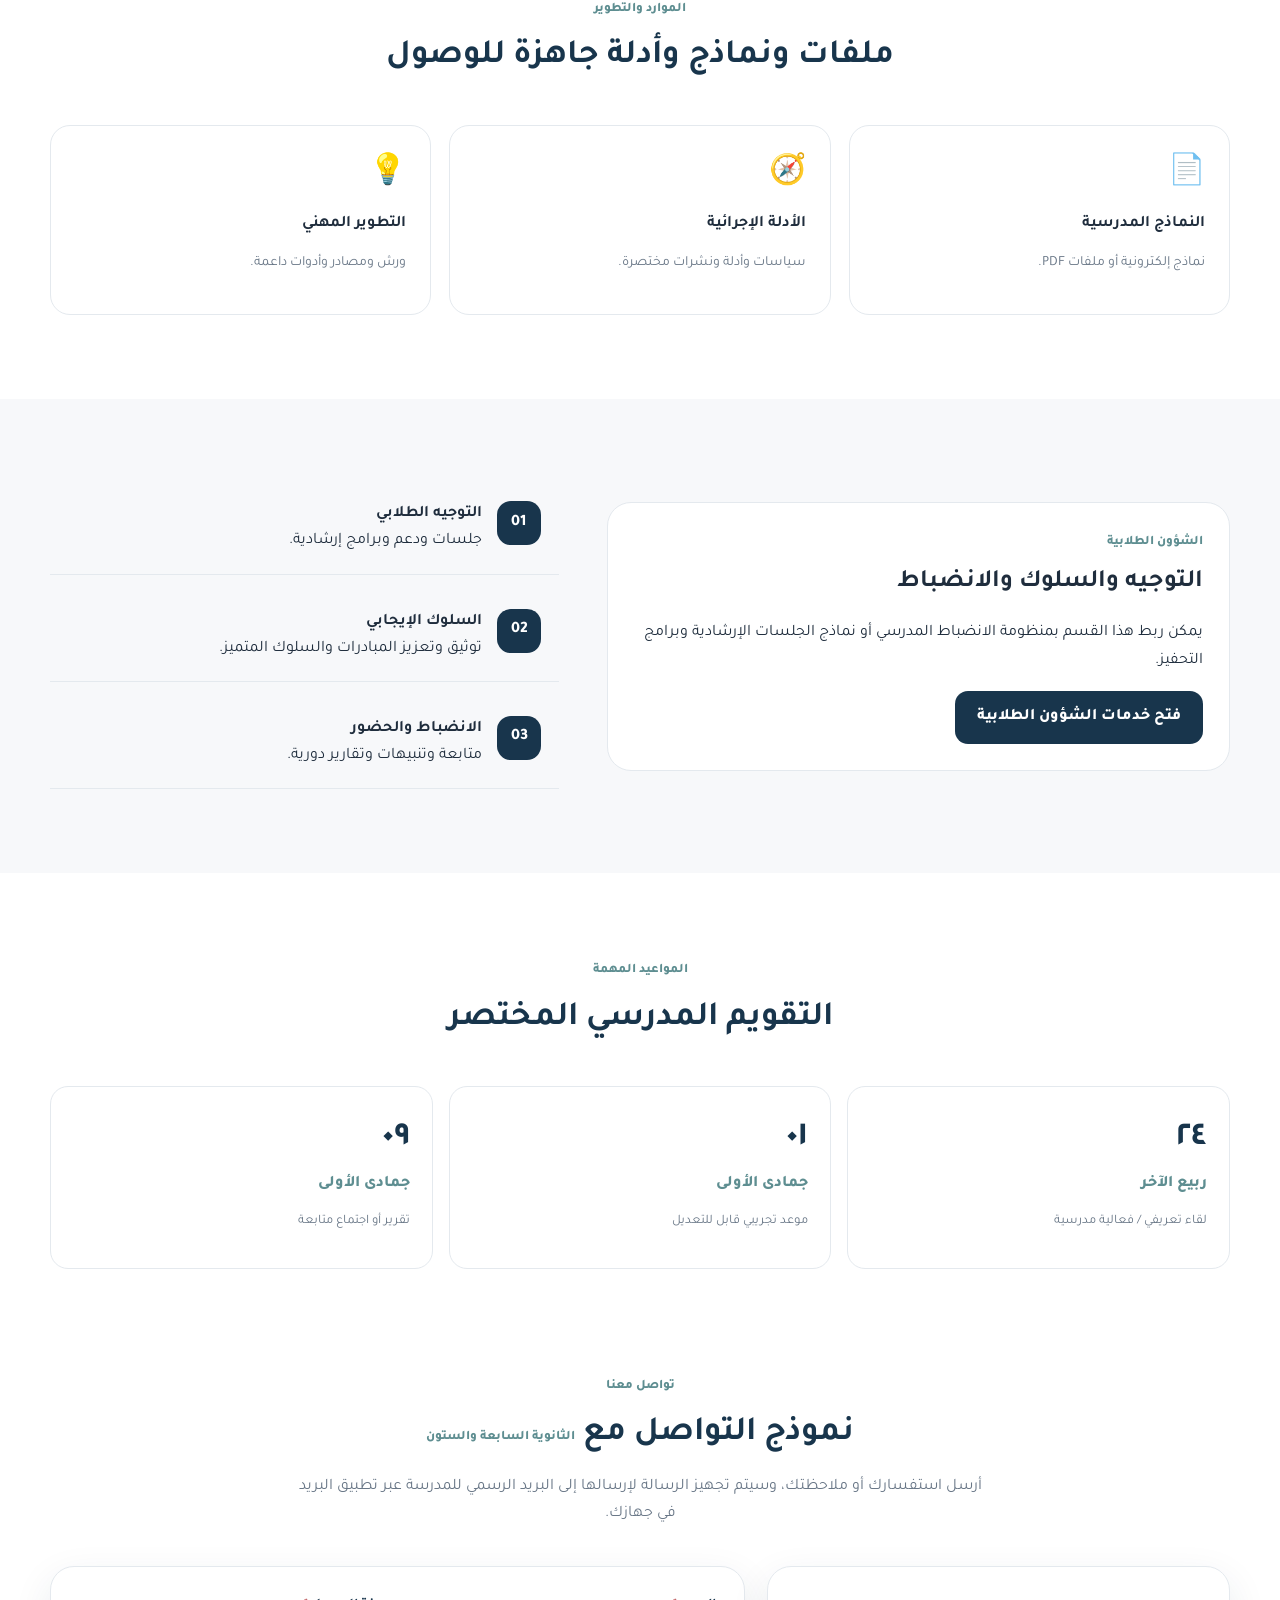
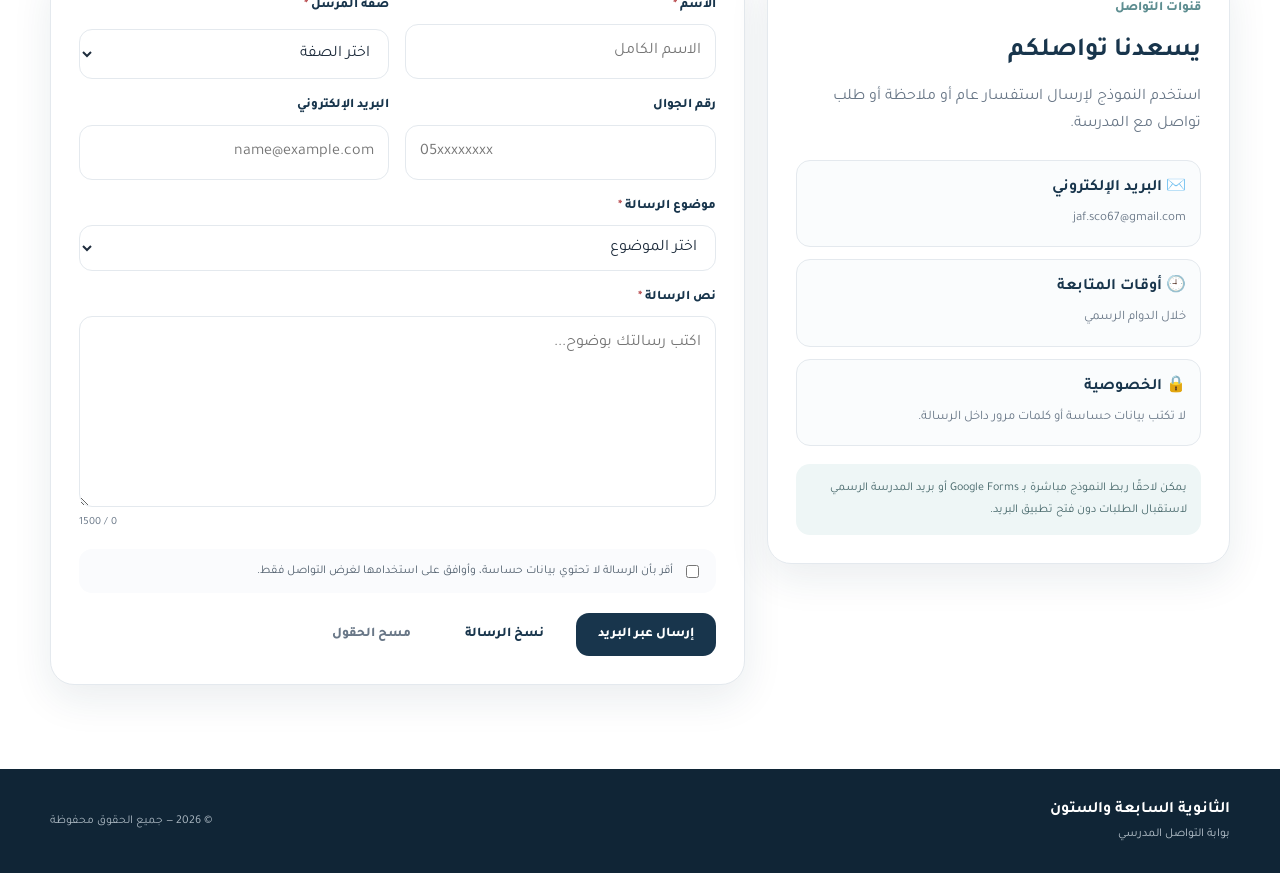
==== commit 045b8fe1: "Add alerts section" ====
--- a/index.html
+++ b/index.html
@@ -18,6 +18,7 @@
     <nav id="mainNav">
       <a href="#home">الرئيسية</a>
       <a href="#news">الأخبار والفعاليات</a>
+      <a href="#alerts">التنبيهات</a>
       <a href="#students">الطالبات والتعلم</a>
       <a href="#parents">ولي الأمر</a>
       <a href="#resources">الموارد والتطوير</a>
@@ -47,6 +48,24 @@
   </div>
 </section>
 
+<section class="alerts-section" id="alerts">
+  <div class="container">
+    <div class="alerts-head">
+      <div>
+        <span>تنبيهات المدرسة</span>
+        <h3>التنبيهات والإشعارات المهمة</h3>
+      </div>
+      <a href="#contact" class="text-link contact-jump">إرسال استفسار ←</a>
+    </div>
+    <div class="alerts-grid" id="alertsGrid">
+      <div class="alert-card priority-normal">
+        <div class="alert-icon">🔔</div>
+        <div><b>لا توجد تنبيهات عاجلة حاليًا</b><p>ستظهر هنا التنبيهات التي تضيفها الإدارة.</p></div>
+      </div>
+    </div>
+  </div>
+</section>
+
 <section class="section" id="services">
   <div class="container">
     <div class="section-head"><span>الخدمات الرئيسية</span><h3>كل ما تحتاجينه في مكان واحد</h3><p>بطاقات وصول سريعة لأهم أقسام البوابة المدرسية.</p></div>
@@ -135,7 +154,7 @@
     <div class="section-head">
       <span>تواصل معنا</span>
       <h3>نموذج التواصل مع <span id="contactSchoolName">الثانوية السابعة والستون</span></h3>
-      <p>أرسل استفسارك أو ملاحظتك، وسيتم تجهيز الرسالة لإرسالها عبر تطبيق البريد في جهازك.</p>
+      <p>أرسل استفسارك أو ملاحظتك، وسيتم تجهيز الرسالة لإرسالها إلى البريد الرسمي للمدرسة عبر تطبيق البريد في جهازك.</p>
     </div>
 
     <div class="contact-layout">
--- a/style.css
+++ b/style.css
@@ -43,3 +43,10 @@
 .form-status.show{display:block}.form-status.success{background:#eaf6ef;color:#286846}.form-status.error{background:#fff0f0;color:#9c3f43}.form-status.info{background:#eef4f8;color:#285f7f}
 @media(max-width:900px){.contact-layout{grid-template-columns:1fr}.contact-info-card{position:static}}
 @media(max-width:600px){.contact-form,.contact-info-card{padding:20px}.form-grid{grid-template-columns:1fr}.form-group.full,.privacy-check.full{grid-column:auto}.form-actions .btn{width:100%}}
+
+/* المحتوى الديناميكي */
+.news-image{width:100%;height:180px;object-fit:cover;border-radius:15px;margin-bottom:14px;border:1px solid var(--line)}
+.card-link{display:inline-block;margin-top:12px;color:var(--teal);font-weight:800;font-size:13px}
+.quick-grid a{display:flex;align-items:center;gap:8px}
+.quick-icon{font-size:18px}
+.empty-state{grid-column:1/-1;padding:24px;border:1px dashed #cbd5dc;border-radius:16px;text-align:center;color:var(--muted);background:#fff}
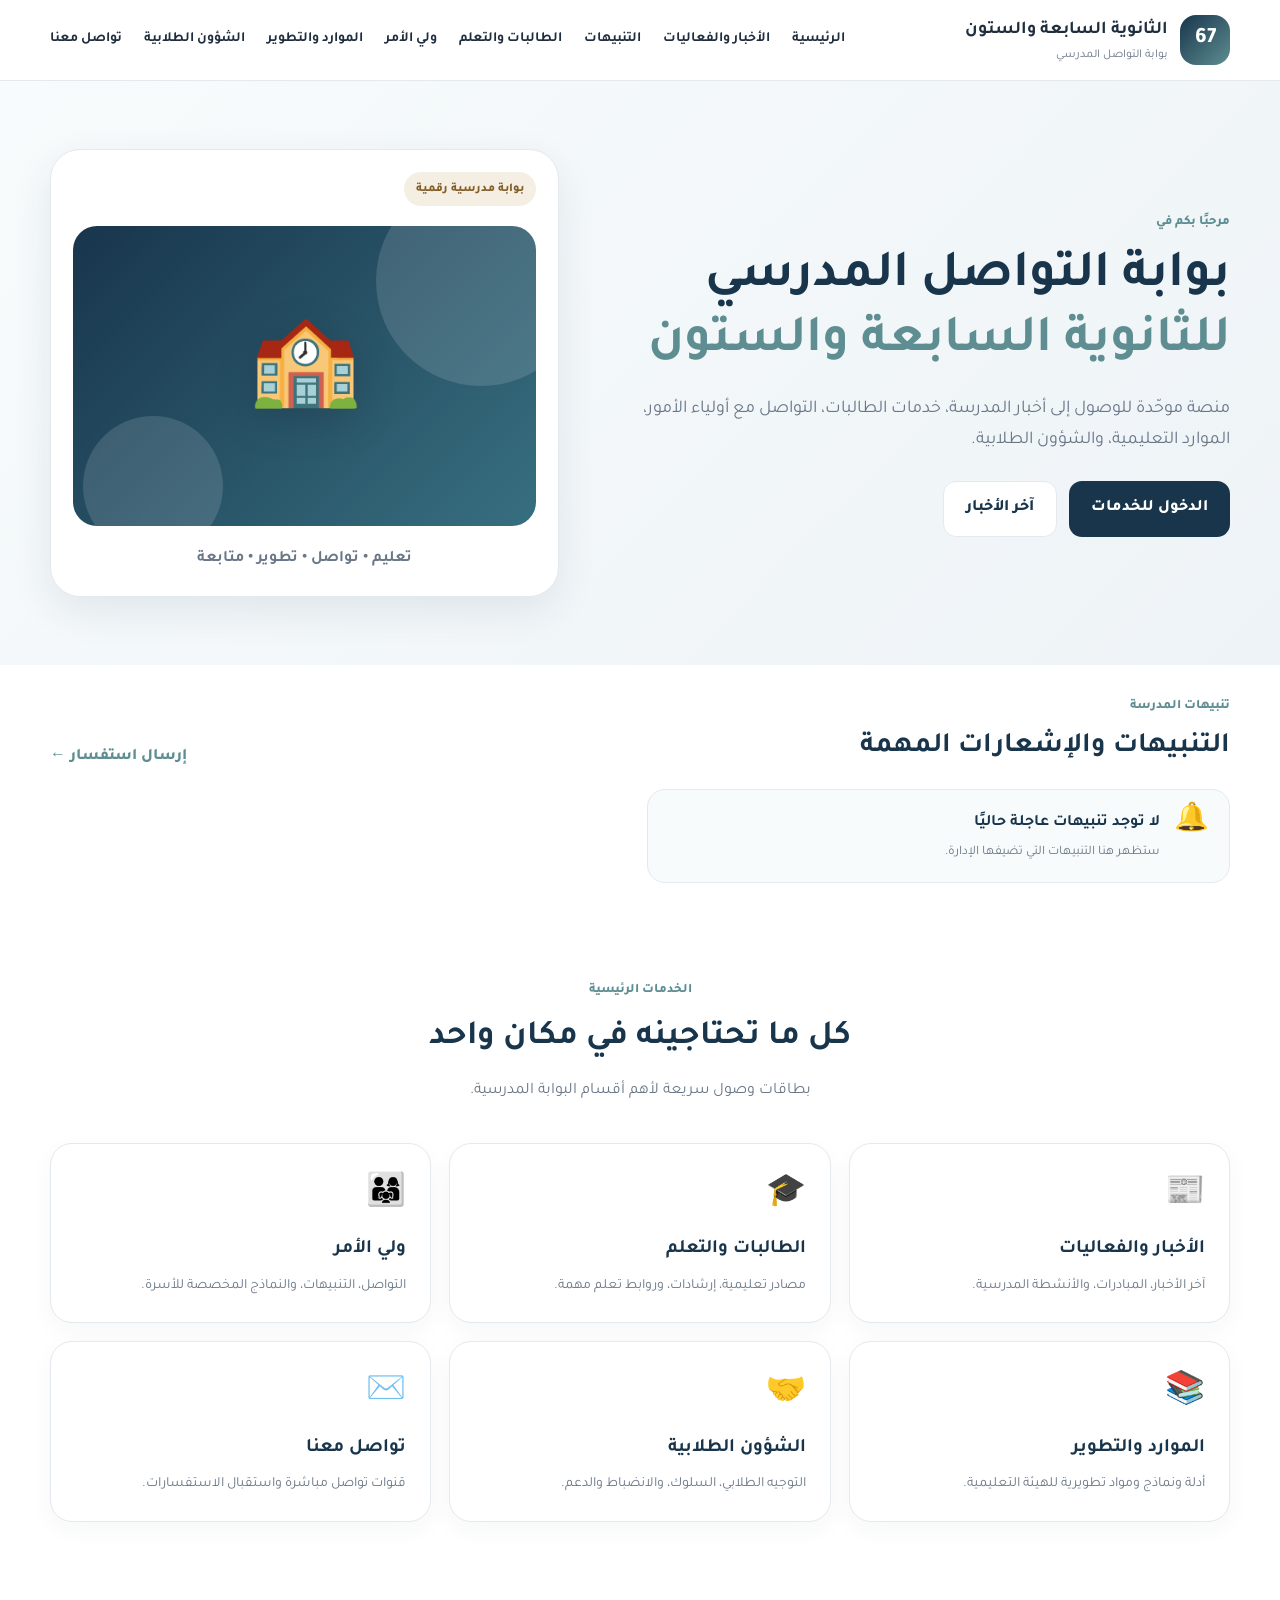
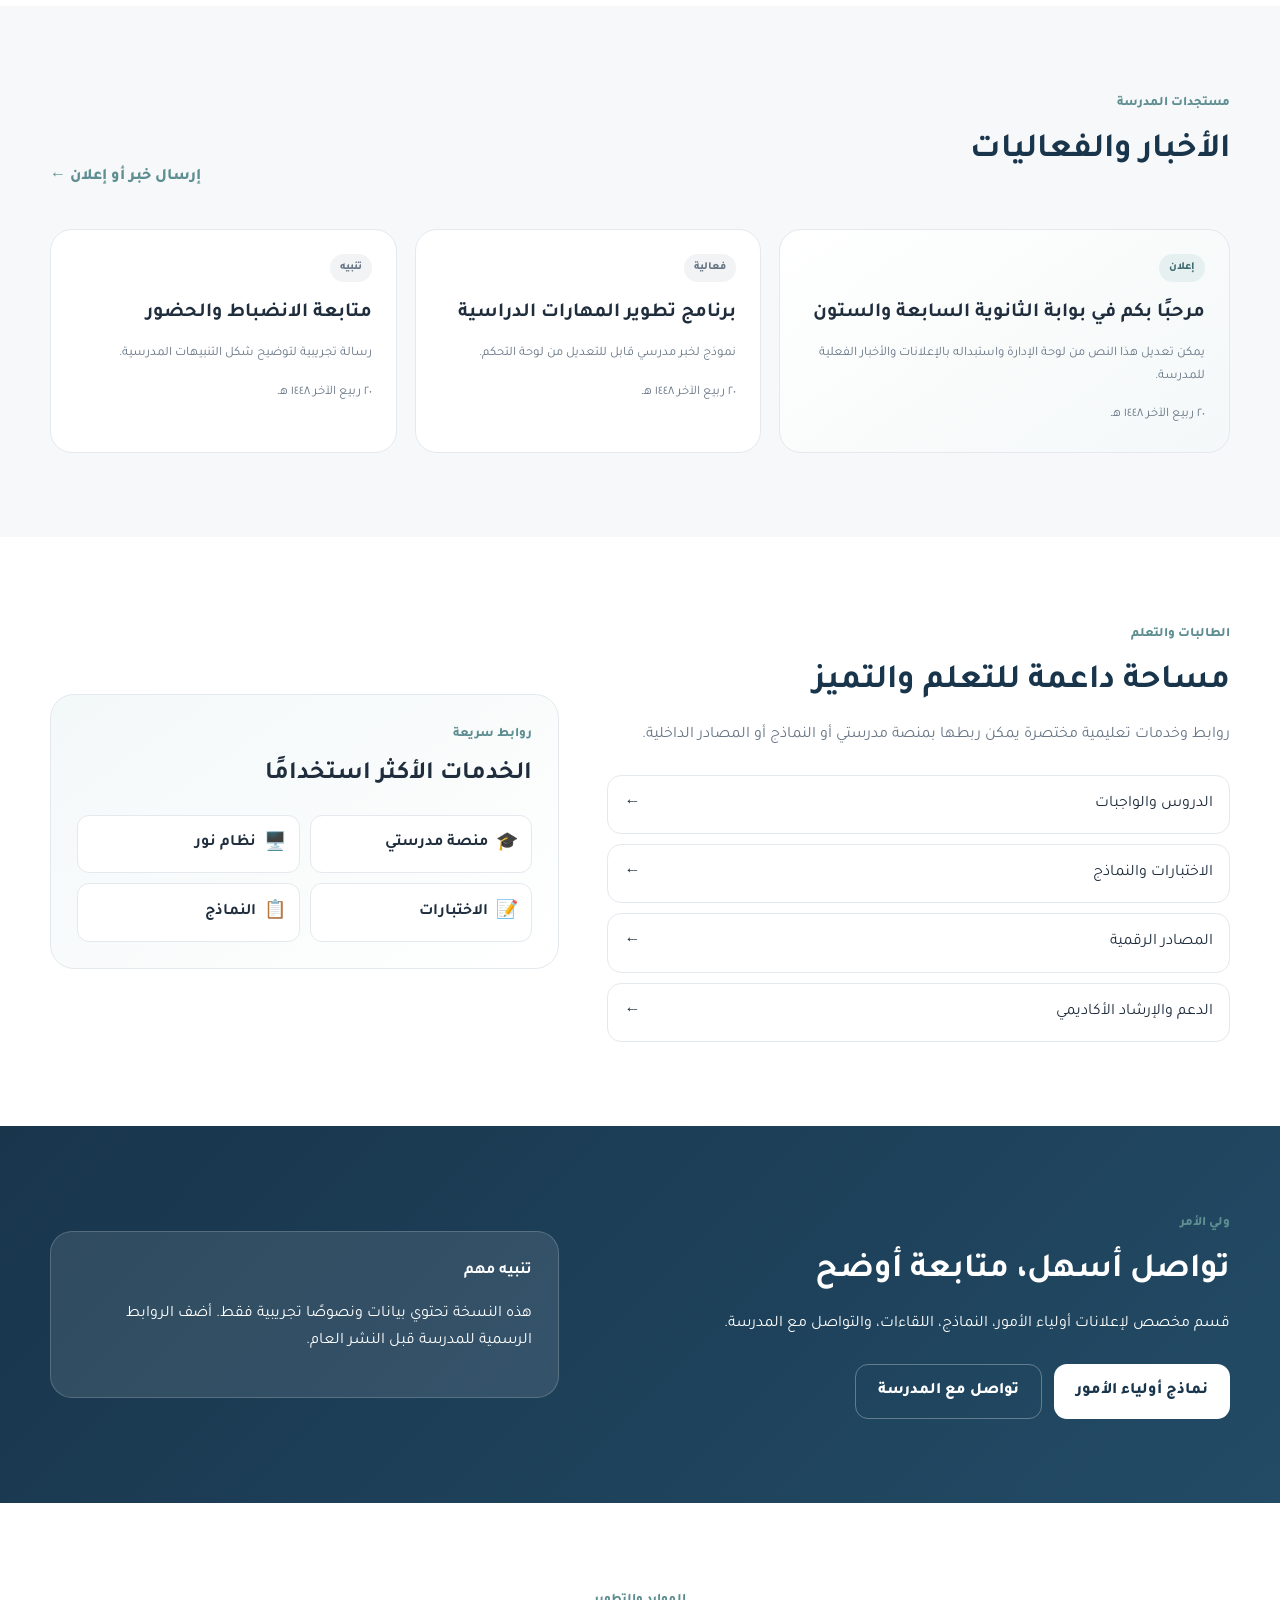
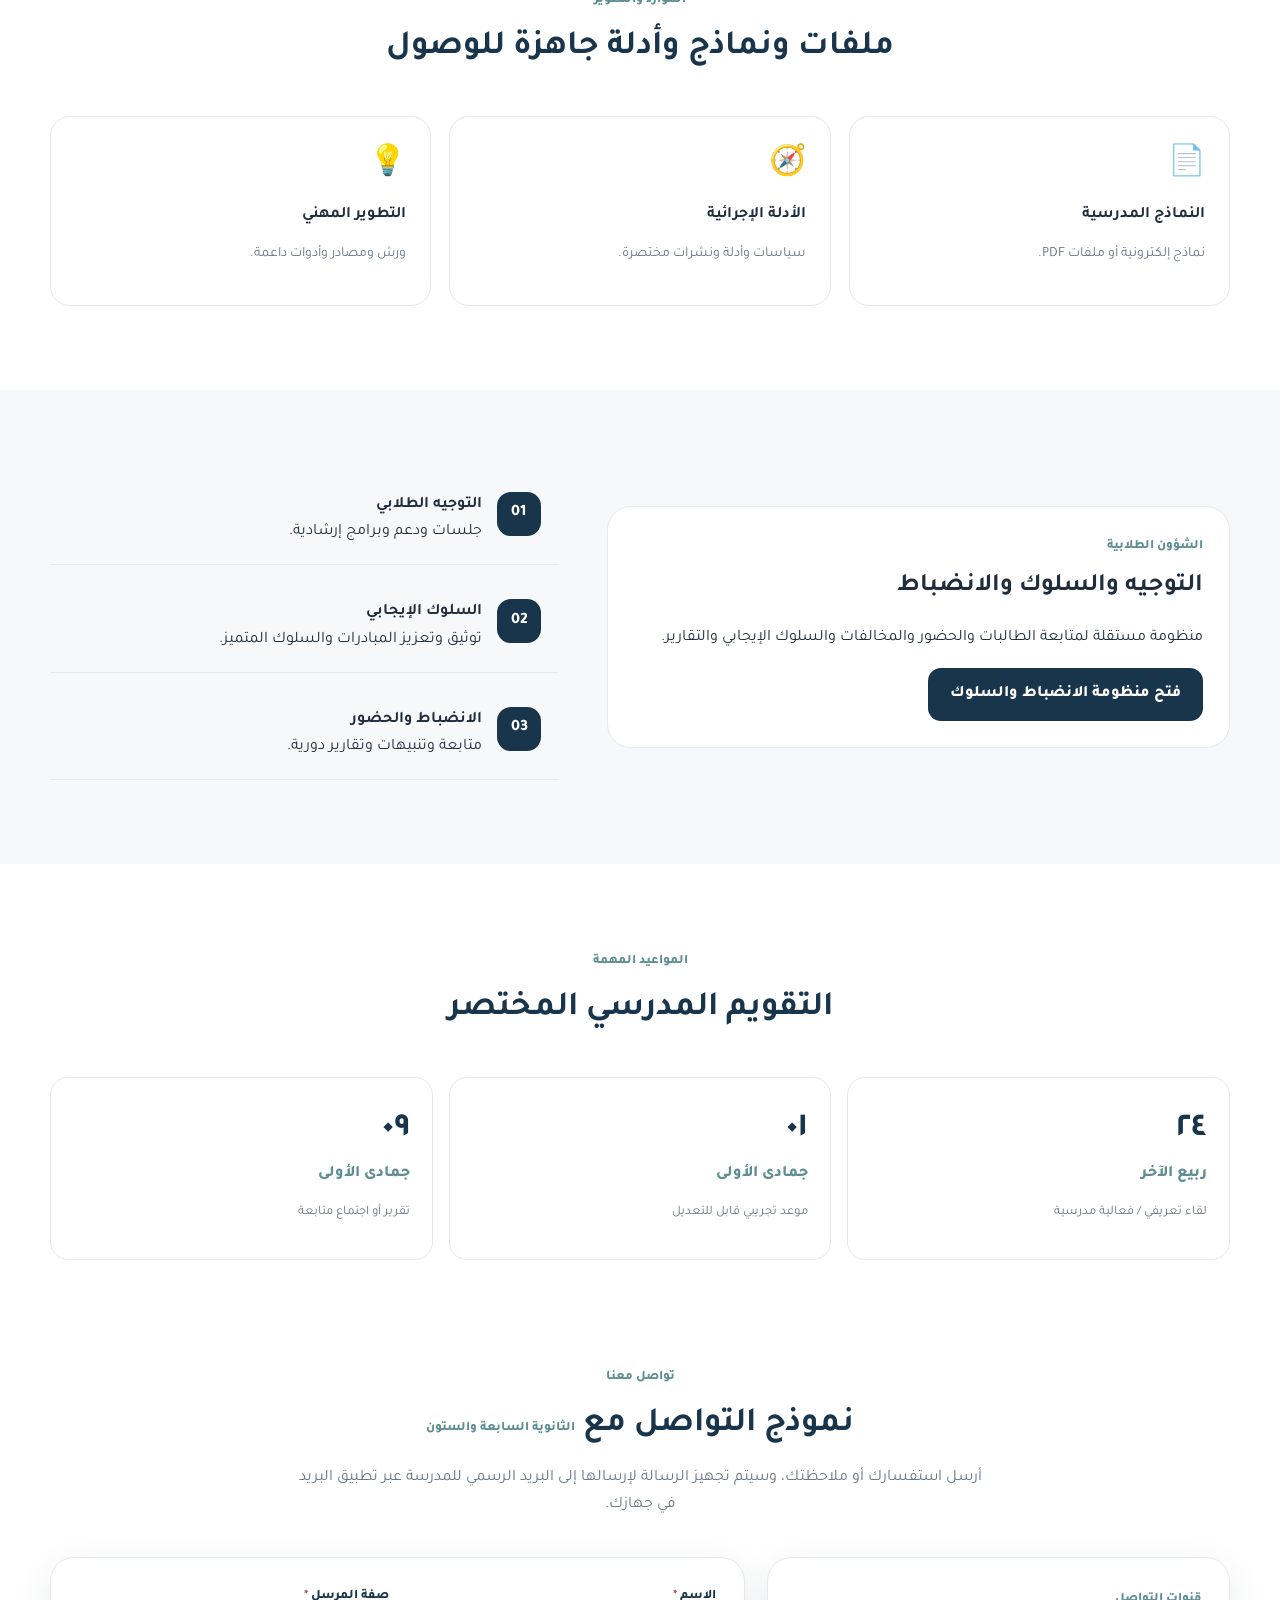
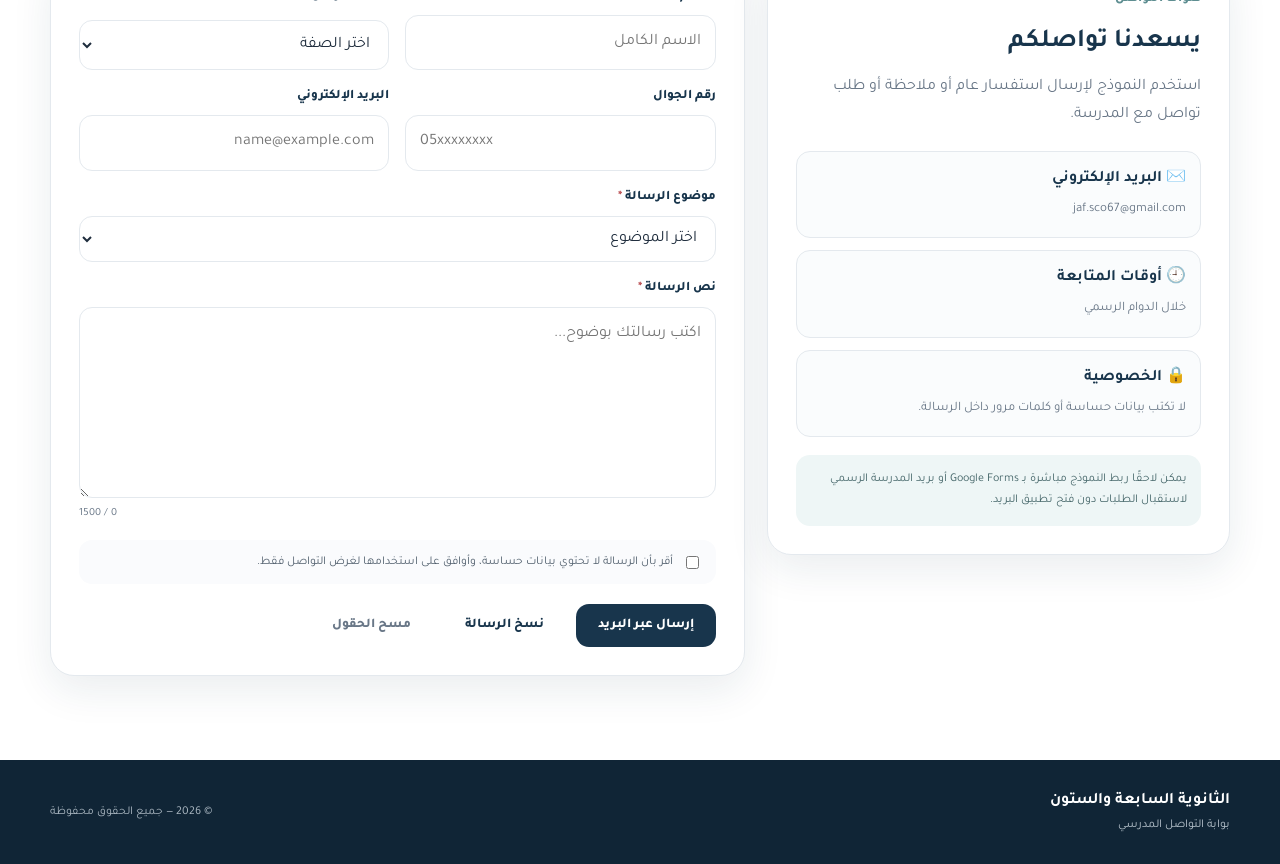
==== commit ffced853: "Link discipline system from school portal" ====
--- a/index.html
+++ b/index.html
@@ -129,7 +129,7 @@
 
 <section class="section alt" id="guidance">
   <div class="container split">
-    <div class="info-card flat"><span class="mini">الشؤون الطلابية</span><h4>التوجيه والسلوك والانضباط</h4><p>يمكن ربط هذا القسم بمنظومة الانضباط المدرسي أو نماذج الجلسات الإرشادية وبرامج التحفيز.</p><a class="btn primary" href="#">فتح خدمات الشؤون الطلابية</a></div>
+    <div class="info-card flat"><span class="mini">الشؤون الطلابية</span><h4>التوجيه والسلوك والانضباط</h4><p>منظومة مستقلة لمتابعة الطالبات والحضور والمخالفات والسلوك الإيجابي والتقارير.</p><a class="btn primary" href="discipline/">فتح منظومة الانضباط والسلوك</a></div>
     <div class="timeline">
       <div><span>01</span><p><b>التوجيه الطلابي</b><br>جلسات ودعم وبرامج إرشادية.</p></div>
       <div><span>02</span><p><b>السلوك الإيجابي</b><br>توثيق وتعزيز المبادرات والسلوك المتميز.</p></div>
--- a/style.css
+++ b/style.css
@@ -50,3 +50,21 @@
 .quick-grid a{display:flex;align-items:center;gap:8px}
 .quick-icon{font-size:18px}
 .empty-state{grid-column:1/-1;padding:24px;border:1px dashed #cbd5dc;border-radius:16px;text-align:center;color:var(--muted);background:#fff}
+
+/* التنبيهات */
+.alerts-section{padding:28px 0 10px;background:#fff}
+.alerts-head{display:flex;align-items:end;justify-content:space-between;gap:18px;margin-bottom:18px}
+.alerts-head span{color:var(--teal);font-weight:800;font-size:13px}
+.alerts-head h3{margin:4px 0 0;color:var(--navy);font-size:28px}
+.alerts-grid{display:grid;grid-template-columns:repeat(2,1fr);gap:14px}
+.alert-card{display:flex;gap:14px;align-items:flex-start;padding:18px 20px;border-radius:18px;border:1px solid var(--line);background:#fff}
+.alert-icon{font-size:28px;line-height:1}
+.alert-card b{display:block;color:var(--navy);font-size:16px;margin:2px 0 4px}
+.alert-card p{margin:0;color:var(--muted);font-size:13px}
+.alert-type{display:inline-block;font-size:10px;font-weight:800;border-radius:999px;padding:3px 8px;margin-bottom:4px;background:#edf3f5;color:#506c7b}
+.priority-urgent{border-color:#efb7b7;background:#fff7f7}
+.priority-urgent .alert-type{background:#fde5e5;color:#9d3131}
+.priority-important{border-color:#ead3a2;background:#fffaf0}
+.priority-important .alert-type{background:#f9edcf;color:#8d6925}
+.priority-normal{background:#f8fbfc}
+@media(max-width:700px){.alerts-grid{grid-template-columns:1fr}.alerts-head{display:block}.alerts-head .text-link{margin-top:8px}}
